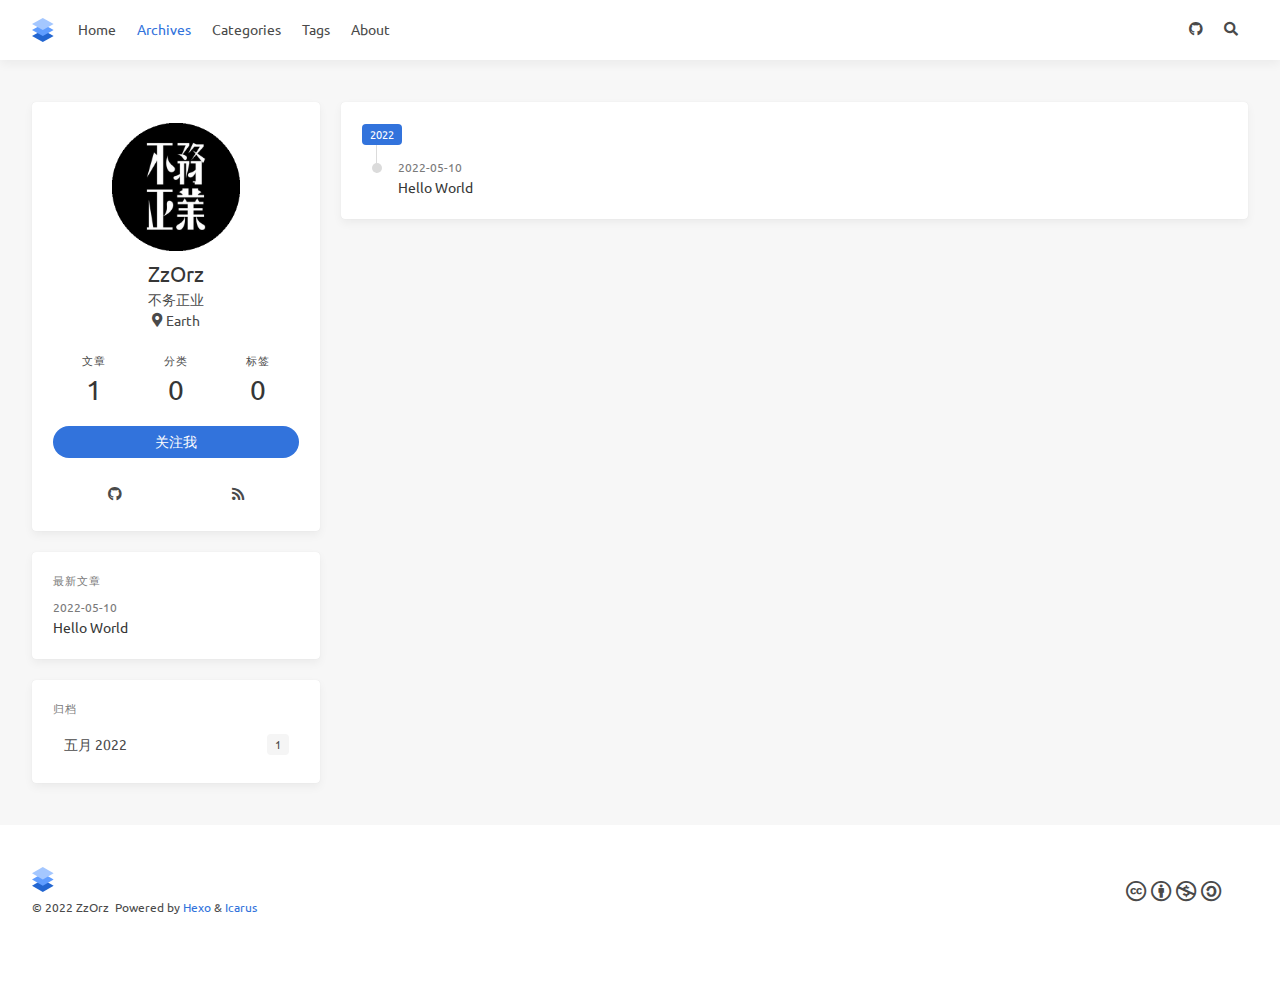
==== archives/index.html @ 0574f5ba "Site updated: 2022-05-11 13:56:56" ====
<!doctype html>
<html lang="zh"><head><meta charset="utf-8"><meta name="viewport" content="width=device-width, initial-scale=1, maximum-scale=1"><meta name="robots" content="noindex"><meta><title>归档 - ZzOrz&#039;s Blog</title><link rel="manifest" href="/manifest.json"><meta name="application-name" content="ZzOrz&#039;s Blog"><meta name="msapplication-TileImage" content="/img/favicon.svg"><meta name="apple-mobile-web-app-capable" content="yes"><meta name="apple-mobile-web-app-title" content="ZzOrz&#039;s Blog"><meta name="apple-mobile-web-app-status-bar-style" content="default"><meta property="og:type" content="blog"><meta property="og:title" content="ZzOrz&#039;s Blog"><meta property="og:url" content="https://0xzzorz.github.io/"><meta property="og:site_name" content="ZzOrz&#039;s Blog"><meta property="og:locale" content="zh_CN"><meta property="og:image" content="https://0xzzorz.github.io/img/og_image.png"><meta property="article:author" content="ZzOrz"><meta property="twitter:card" content="summary"><meta property="twitter:image" content="/img/og_image.png"><script type="application/ld+json">{"@context":"https://schema.org","@type":"BlogPosting","mainEntityOfPage":{"@type":"WebPage","@id":"https://0xZzOrz.github.io"},"headline":"ZzOrz's Blog","image":["https://0xzzorz.github.io/img/og_image.png"],"author":{"@type":"Person","name":"ZzOrz"},"publisher":{"@type":"Organization","name":"ZzOrz's Blog","logo":{"@type":"ImageObject","url":"https://0xzzorz.github.io/img/logo.svg"}},"description":""}</script><link rel="icon" href="/img/favicon.svg"><link rel="stylesheet" href="https://cdnjs.loli.net/ajax/libs/font-awesome/5.15.2/css/all.min.css"><link rel="stylesheet" href="https://cdnjs.loli.net/ajax/libs/highlight.js/9.12.0/styles/atom-one-light.min.css"><link rel="stylesheet" href="https://fonts.loli.net/css2?family=Ubuntu:wght@400;600&amp;family=Source+Code+Pro"><link rel="stylesheet" href="/css/default.css"><style>body>.footer,body>.navbar,body>.section{opacity:0}</style><!--!--><!--!--><!--!--><!--!--><link rel="stylesheet" href="https://cdnjs.loli.net/ajax/libs/cookieconsent/3.1.1/cookieconsent.min.css"><link rel="stylesheet" href="https://cdnjs.loli.net/ajax/libs/lightgallery/1.10.0/css/lightgallery.min.css"><link rel="stylesheet" href="https://cdnjs.loli.net/ajax/libs/justifiedGallery/3.8.1/css/justifiedGallery.min.css"><!--!--><!--!--><style>.pace{-webkit-pointer-events:none;pointer-events:none;-webkit-user-select:none;-moz-user-select:none;user-select:none}.pace-inactive{display:none}.pace .pace-progress{background:#3273dc;position:fixed;z-index:2000;top:0;right:100%;width:100%;height:2px}</style><script src="https://cdnjs.loli.net/ajax/libs/pace/1.2.4/pace.min.js"></script><!--!--><!--!--><!-- hexo injector head_end start --><script>
  (function () {
      function switchTab() {
          if (!location.hash) {
            return;
          }
          Array
              .from(document.querySelectorAll('.tab-content'))
              .forEach($tab => {
                  $tab.classList.add('is-hidden');
              });
          Array
              .from(document.querySelectorAll('.tabs li'))
              .forEach($tab => {
                  $tab.classList.remove('is-active');
              });
          const $activeTab = document.querySelector(location.hash);
          if ($activeTab) {
              $activeTab.classList.remove('is-hidden');
          }
          const $tabMenu = document.querySelector(`a[href="${location.hash}"]`);
          if ($tabMenu) {
              $tabMenu.parentElement.classList.add('is-active');
          }
      }
      switchTab();
      window.addEventListener('hashchange', switchTab, false);
  })();
  </script><!-- hexo injector head_end end --><meta name="generator" content="Hexo 6.1.0"></head><body class="is-3-column"><nav class="navbar navbar-main"><div class="container navbar-container"><div class="navbar-brand justify-content-center"><a class="navbar-item navbar-logo" href="/"><img src="/img/logo.svg" alt="ZzOrz&#039;s Blog" height="28"></a></div><div class="navbar-menu"><div class="navbar-start"><a class="navbar-item" href="/">Home</a><a class="navbar-item is-active" href="/archives">Archives</a><a class="navbar-item" href="/categories">Categories</a><a class="navbar-item" href="/tags">Tags</a><a class="navbar-item" href="/about">About</a></div><div class="navbar-end"><a class="navbar-item" target="_blank" rel="noopener" title="Download on GitHub" href="https://github.com/0xZzOrz"><i class="fab fa-github"></i></a><a class="navbar-item search" title="搜索" href="javascript:;"><i class="fas fa-search"></i></a></div></div></div></nav><section class="section"><div class="container"><div class="columns"><div class="column order-2 column-main is-8-tablet is-8-desktop is-9-widescreen"><div class="card"><div class="card-content"><h3 class="tag is-primary">2022</h3><div class="timeline"><article class="media"><div class="media-content"><p class="date"><time dateTime="2022-05-10T03:17:18.511Z">2022-05-10</time></p><p class="title"><a href="/2022/05/10/hello-world/">Hello World</a></p></div></article></div></div></div></div><div class="column column-left is-4-tablet is-4-desktop is-3-widescreen  order-1"><div class="card widget" data-type="profile"><div class="card-content"><nav class="level"><div class="level-item has-text-centered flex-shrink-1"><div><figure class="image is-128x128 mx-auto mb-2"><img class="avatar" src="/img/avatar.png" alt="ZzOrz"></figure><p class="title is-size-4 is-block" style="line-height:inherit;">ZzOrz</p><p class="is-size-6 is-block">不务正业</p><p class="is-size-6 is-flex justify-content-center"><i class="fas fa-map-marker-alt mr-1"></i><span>Earth</span></p></div></div></nav><nav class="level is-mobile"><div class="level-item has-text-centered is-marginless"><div><p class="heading">文章</p><a href="/archives"><p class="title">1</p></a></div></div><div class="level-item has-text-centered is-marginless"><div><p class="heading">分类</p><a href="/categories"><p class="title">0</p></a></div></div><div class="level-item has-text-centered is-marginless"><div><p class="heading">标签</p><a href="/tags"><p class="title">0</p></a></div></div></nav><div class="level"><a class="level-item button is-primary is-rounded" href="https://github.com/ppoffice" target="_blank" rel="noopener">关注我</a></div><div class="level is-mobile is-multiline"><a class="level-item button is-transparent is-marginless" target="_blank" rel="noopener" title="Github" href="https://github.com/ppoffice"><i class="fab fa-github"></i></a><a class="level-item button is-transparent is-marginless" target="_blank" rel="noopener" title="RSS" href="/"><i class="fas fa-rss"></i></a></div></div></div><!--!--><!--!--><div class="card widget" data-type="recent-posts"><div class="card-content"><h3 class="menu-label">最新文章</h3><article class="media"><div class="media-content"><p class="date"><time dateTime="2022-05-10T03:17:18.511Z">2022-05-10</time></p><p class="title"><a href="/2022/05/10/hello-world/">Hello World</a></p></div></article></div></div><div class="card widget" data-type="archives"><div class="card-content"><div class="menu"><h3 class="menu-label">归档</h3><ul class="menu-list"><li><a class="level is-mobile" href="/archives/2022/05/"><span class="level-start"><span class="level-item">五月 2022</span></span><span class="level-end"><span class="level-item tag">1</span></span></a></li></ul></div></div></div><!--!--></div><!--!--></div></div></section><footer class="footer"><div class="container"><div class="level"><div class="level-start"><a class="footer-logo is-block mb-2" href="/"><img src="/img/logo.svg" alt="ZzOrz&#039;s Blog" height="28"></a><p class="is-size-7"><span>&copy; 2022 ZzOrz</span>  Powered by <a href="https://hexo.io/" target="_blank" rel="noopener">Hexo</a> &amp; <a href="https://github.com/ppoffice/hexo-theme-icarus" target="_blank" rel="noopener">Icarus</a></p></div><div class="level-end"><div class="field has-addons"><p class="control"><a class="button is-transparent is-large" target="_blank" rel="noopener" title="CC BY-NC-SA 4.0" href="https://creativecommons.org/licenses/by-nc-sa/4.0/"><i class="fab fa-creative-commons"></i> <i class="fab fa-creative-commons-by"></i> <i class="fab fa-creative-commons-nc"></i> <i class="fab fa-creative-commons-sa"></i> </a></p></div></div></div></div></footer><script src="https://cdnjs.loli.net/ajax/libs/jquery/3.3.1/jquery.min.js"></script><script src="https://cdnjs.loli.net/ajax/libs/moment.js/2.22.2/moment-with-locales.min.js"></script><script src="https://cdnjs.loli.net/ajax/libs/clipboard.js/2.0.4/clipboard.min.js" defer></script><script>moment.locale("zh-CN");</script><script>var IcarusThemeSettings = {
            article: {
                highlight: {
                    clipboard: true,
                    fold: 'unfolded'
                }
            }
        };</script><script src="/js/column.js"></script><script src="/js/animation.js"></script><a id="back-to-top" title="回到顶端" href="javascript:;"><i class="fas fa-chevron-up"></i></a><script src="/js/back_to_top.js" defer></script><!--!--><!--!--><!--!--><script src="https://cdnjs.loli.net/ajax/libs/cookieconsent/3.1.1/cookieconsent.min.js" defer></script><script>window.addEventListener("load", () => {
      window.cookieconsent.initialise({
        type: "info",
        theme: "edgeless",
        static: false,
        position: "bottom-left",
        content: {
          message: "此网站使用Cookie来改善您的体验。",
          dismiss: "知道了！",
          allow: "允许使用Cookie",
          deny: "拒绝",
          link: "了解更多",
          policy: "Cookie政策",
          href: "https://www.cookiesandyou.com/",
        },
        palette: {
          popup: {
            background: "#edeff5",
            text: "#838391"
          },
          button: {
            background: "#4b81e8"
          },
        },
      });
    });</script><script src="https://cdnjs.loli.net/ajax/libs/lightgallery/1.10.0/js/lightgallery.min.js" defer></script><script src="https://cdnjs.loli.net/ajax/libs/justifiedGallery/3.8.1/js/jquery.justifiedGallery.min.js" defer></script><script>window.addEventListener("load", () => {
            if (typeof $.fn.lightGallery === 'function') {
                $('.article').lightGallery({ selector: '.gallery-item' });
            }
            if (typeof $.fn.justifiedGallery === 'function') {
                if ($('.justified-gallery > p > .gallery-item').length) {
                    $('.justified-gallery > p > .gallery-item').unwrap();
                }
                $('.justified-gallery').justifiedGallery();
            }
        });</script><!--!--><!--!--><!--!--><!--!--><!--!--><script src="/js/main.js" defer></script><div class="searchbox"><div class="searchbox-container"><div class="searchbox-header"><div class="searchbox-input-container"><input class="searchbox-input" type="text" placeholder="想要查找什么..."></div><a class="searchbox-close" href="javascript:;">×</a></div><div class="searchbox-body"></div></div></div><script src="/js/insight.js" defer></script><script>document.addEventListener('DOMContentLoaded', function () {
            loadInsight({"contentUrl":"/content.json"}, {"hint":"想要查找什么...","untitled":"(无标题)","posts":"文章","pages":"页面","categories":"分类","tags":"标签"});
        });</script></body></html>
---- css/default.css ----
@-moz-keyframes spinAround {
  from {
    transform: rotate(0deg);
  }
  to {
    transform: rotate(359deg);
  }
}
@-webkit-keyframes spinAround {
  from {
    transform: rotate(0deg);
  }
  to {
    transform: rotate(359deg);
  }
}
@-o-keyframes spinAround {
  from {
    transform: rotate(0deg);
  }
  to {
    transform: rotate(359deg);
  }
}
@keyframes spinAround {
  from {
    transform: rotate(0deg);
  }
  to {
    transform: rotate(359deg);
  }
}
.is-unselectable,
.breadcrumb,
.modal-close,
.pagination-previous,
.pagination-next,
.pagination-link,
.pagination-ellipsis,
.tabs,
.button,
.delete,
.file {
  -webkit-touch-callout: none;
  -webkit-user-select: none;
  -moz-user-select: none;
  -ms-user-select: none;
  user-select: none;
}
.navbar-link:not(.is-arrowless)::after,
.select:not(.is-multiple):not(.is-loading)::after {
  border: 3px solid transparent;
  border-radius: 2px;
  border-right: 0;
  border-top: 0;
  content: " ";
  display: block;
  height: 0.625em;
  margin-top: -0.4375em;
  pointer-events: none;
  position: absolute;
  top: 50%;
  transform: rotate(-45deg);
  transform-origin: center;
  width: 0.625em;
}
.breadcrumb:not(:last-child),
.level:not(:last-child),
.list:not(:last-child),
.message:not(:last-child),
.pagination:not(:last-child),
.tabs:not(:last-child),
.box:not(:last-child),
.content:not(:last-child),
.notification:not(:last-child),
.progress:not(:last-child),
.table:not(:last-child),
.table-container:not(:last-child),
.title:not(:last-child),
.subtitle:not(:last-child),
.block:not(:last-child),
.highlight:not(:last-child) {
  margin-bottom: 1.5rem;
}
.modal-close,
.delete {
  -moz-appearance: none;
  -webkit-appearance: none;
  background-color: rgba(10,10,10,0.2);
  border: none;
  border-radius: 290486px;
  cursor: pointer;
  pointer-events: auto;
  display: inline-block;
  flex-grow: 0;
  flex-shrink: 0;
  font-size: 0;
  height: 20px;
  max-height: 20px;
  max-width: 20px;
  min-height: 20px;
  min-width: 20px;
  outline: none;
  position: relative;
  vertical-align: top;
  width: 20px;
}
.modal-close::before,
.delete::before,
.modal-close::after,
.delete::after {
  background-color: #fff;
  content: "";
  display: block;
  left: 50%;
  position: absolute;
  top: 50%;
  transform: translateX(-50%) translateY(-50%) rotate(45deg);
  transform-origin: center center;
}
.modal-close::before,
.delete::before {
  height: 2px;
  width: 50%;
}
.modal-close::after,
.delete::after {
  height: 50%;
  width: 2px;
}
.modal-close:hover,
.delete:hover,
.modal-close:focus,
.delete:focus {
  background-color: rgba(10,10,10,0.3);
}
.modal-close:active,
.delete:active {
  background-color: rgba(10,10,10,0.4);
}
.modal-close.is-small,
.delete.is-small {
  height: 16px;
  max-height: 16px;
  max-width: 16px;
  min-height: 16px;
  min-width: 16px;
  width: 16px;
}
.modal-close.is-medium,
.delete.is-medium {
  height: 24px;
  max-height: 24px;
  max-width: 24px;
  min-height: 24px;
  min-width: 24px;
  width: 24px;
}
.modal-close.is-large,
.delete.is-large {
  height: 32px;
  max-height: 32px;
  max-width: 32px;
  min-height: 32px;
  min-width: 32px;
  width: 32px;
}
.button.is-loading::after,
.loader,
.select.is-loading::after,
.control.is-loading::after {
  animation: spinAround 500ms infinite linear;
  border: 2px solid #dbdbdb;
  border-radius: 290486px;
  border-right-color: transparent;
  border-top-color: transparent;
  content: "";
  display: block;
  height: 1em;
  position: relative;
  width: 1em;
}
.is-overlay,
.modal,
.modal-background,
.image.is-square img,
.image.is-1by1 img,
.image.is-5by4 img,
.image.is-4by3 img,
.image.is-3by2 img,
.image.is-5by3 img,
.image.is-16by9 img,
.image.is-2by1 img,
.image.is-3by1 img,
.image.is-4by5 img,
.image.is-3by4 img,
.image.is-2by3 img,
.image.is-3by5 img,
.image.is-9by16 img,
.image.is-1by2 img,
.image.is-1by3 img,
.image.is-square .has-ratio,
.image.is-1by1 .has-ratio,
.image.is-5by4 .has-ratio,
.image.is-4by3 .has-ratio,
.image.is-3by2 .has-ratio,
.image.is-5by3 .has-ratio,
.image.is-16by9 .has-ratio,
.image.is-2by1 .has-ratio,
.image.is-3by1 .has-ratio,
.image.is-4by5 .has-ratio,
.image.is-3by4 .has-ratio,
.image.is-2by3 .has-ratio,
.image.is-3by5 .has-ratio,
.image.is-9by16 .has-ratio,
.image.is-1by2 .has-ratio,
.image.is-1by3 .has-ratio,
.hero-video {
  bottom: 0;
  left: 0;
  position: absolute;
  right: 0;
  top: 0;
}
.pagination-previous,
.pagination-next,
.pagination-link,
.pagination-ellipsis,
.button,
.input,
.textarea,
.select select,
.file-cta,
.file-name {
  -moz-appearance: none;
  -webkit-appearance: none;
  align-items: center;
  border: 1px solid transparent;
  border-radius: 4px;
  box-shadow: none;
  display: inline-flex;
  font-size: 1rem;
  height: 2.25em;
  justify-content: flex-start;
  line-height: 1.5;
  padding-bottom: calc(0.5em - 1px);
  padding-left: calc(0.75em - 1px);
  padding-right: calc(0.75em - 1px);
  padding-top: calc(0.5em - 1px);
  position: relative;
  vertical-align: top;
}
.pagination-previous:focus,
.pagination-next:focus,
.pagination-link:focus,
.pagination-ellipsis:focus,
.button:focus,
.input:focus,
.textarea:focus,
.select select:focus,
.file-cta:focus,
.file-name:focus,
.pagination-previous.is-focused,
.pagination-next.is-focused,
.pagination-link.is-focused,
.pagination-ellipsis.is-focused,
.button.is-focused,
.input.is-focused,
.textarea.is-focused,
.select select.is-focused,
.file-cta.is-focused,
.file-name.is-focused,
.pagination-previous:active,
.pagination-next:active,
.pagination-link:active,
.pagination-ellipsis:active,
.button:active,
.input:active,
.textarea:active,
.select select:active,
.file-cta:active,
.file-name:active,
.pagination-previous.is-active,
.pagination-next.is-active,
.pagination-link.is-active,
.pagination-ellipsis.is-active,
.button.is-active,
.input.is-active,
.textarea.is-active,
.select select.is-active,
.file-cta.is-active,
.file-name.is-active {
  outline: none;
}
.pagination-previous[disabled],
.pagination-next[disabled],
.pagination-link[disabled],
.pagination-ellipsis[disabled],
.button[disabled],
.input[disabled],
.textarea[disabled],
.select select[disabled],
.file-cta[disabled],
.file-name[disabled],
fieldset[disabled] .pagination-previous,
fieldset[disabled] .pagination-next,
fieldset[disabled] .pagination-link,
fieldset[disabled] .pagination-ellipsis,
fieldset[disabled] .button,
fieldset[disabled] .input,
fieldset[disabled] .textarea,
fieldset[disabled] .select select,
fieldset[disabled] .file-cta,
fieldset[disabled] .file-name {
  cursor: not-allowed;
}
/* minireset.css v0.0.6 | MIT License | github.com/jgthms/minireset.css */
html,
body,
p,
ol,
ul,
li,
dl,
dt,
dd,
blockquote,
figure,
fieldset,
legend,
textarea,
pre,
iframe,
hr,
h1,
h2,
h3,
h4,
h5,
h6 {
  margin: 0;
  padding: 0;
}
h1,
h2,
h3,
h4,
h5,
h6 {
  font-size: 100%;
  font-weight: normal;
}
ul {
  list-style: none;
}
button,
input,
select,
textarea {
  margin: 0;
}
html {
  box-sizing: border-box;
}
*,
*::before,
*::after {
  box-sizing: inherit;
}
img,
video {
  height: auto;
  max-width: 100%;
}
iframe {
  border: 0;
}
table {
  border-collapse: collapse;
  border-spacing: 0;
}
td,
th {
  padding: 0;
}
td:not([align]),
th:not([align]) {
  text-align: left;
}
html {
  background-color: #f7f7f7;
  font-size: 14px;
  -moz-osx-font-smoothing: grayscale;
  -webkit-font-smoothing: antialiased;
  min-width: 300px;
  overflow-x: hidden;
  overflow-y: scroll;
  text-rendering: optimizeLegibility;
  text-size-adjust: 100%;
}
article,
aside,
figure,
footer,
header,
hgroup,
section {
  display: block;
}
body,
button,
input,
select,
textarea {
  font-family: Ubuntu, Roboto, 'Open Sans', 'Microsoft YaHei', sans-serif;
}
code,
pre {
  -moz-osx-font-smoothing: auto;
  -webkit-font-smoothing: auto;
  font-family: 'Source Code Pro', monospace, 'Microsoft YaHei';
}
body {
  color: #4a4a4a;
  font-size: 1em;
  font-weight: 400;
  line-height: 1.5;
}
a {
  color: #3273dc;
  cursor: pointer;
  text-decoration: none;
}
a strong {
  color: currentColor;
}
a:hover {
  color: #363636;
}
code {
  background-color: #f5f5f5;
  color: #f14668;
  font-size: 0.875em;
  font-weight: normal;
  padding: 0.25em 0.5em 0.25em;
}
hr {
  background-color: #f5f5f5;
  border: none;
  display: block;
  height: 2px;
  margin: 1.5rem 0;
}
img {
  height: auto;
  max-width: 100%;
}
input[type="checkbox"],
input[type="radio"] {
  vertical-align: baseline;
}
small {
  font-size: 0.875em;
}
span {
  font-style: inherit;
  font-weight: inherit;
}
strong {
  color: #363636;
  font-weight: 700;
}
fieldset {
  border: none;
}
pre {
  -webkit-overflow-scrolling: touch;
  background-color: #f5f5f5;
  color: #4a4a4a;
  font-size: 0.875em;
  overflow-x: auto;
  padding: 1.25rem 1.5rem;
  white-space: pre;
  word-wrap: normal;
}
pre code {
  background-color: transparent;
  color: currentColor;
  font-size: 1em;
  padding: 0;
}
table td,
table th {
  vertical-align: top;
}
table td:not([align]),
table th:not([align]) {
  text-align: left;
}
table th {
  color: #363636;
}
.is-clearfix::after {
  clear: both;
  content: " ";
  display: table;
}
.is-pulled-left {
  float: left !important;
}
.is-pulled-right {
  float: right !important;
}
.is-clipped {
  overflow: hidden !important;
}
.is-size-1 {
  font-size: 3rem !important;
}
.is-size-2 {
  font-size: 2.5rem !important;
}
.is-size-3 {
  font-size: 2rem !important;
}
.is-size-4 {
  font-size: 1.5rem !important;
}
.is-size-5 {
  font-size: 1.25rem !important;
}
.is-size-6,
article.media .title {
  font-size: 1rem !important;
}
.is-size-7,
article.media .date,
article.media .categories,
.article-licensing .licensing-title a,
.article-licensing .licensing-meta h6 {
  font-size: 0.85rem !important;
}
@media screen and (max-width: 768px) {
  .is-size-1-mobile {
    font-size: 3rem !important;
  }
  .is-size-2-mobile {
    font-size: 2.5rem !important;
  }
  .is-size-3-mobile {
    font-size: 2rem !important;
  }
  .is-size-4-mobile {
    font-size: 1.5rem !important;
  }
  .is-size-5-mobile {
    font-size: 1.25rem !important;
  }
  .is-size-6-mobile {
    font-size: 1rem !important;
  }
  .is-size-7-mobile {
    font-size: 0.85rem !important;
  }
}
@media screen and (min-width: 769px), print {
  .is-size-1-tablet {
    font-size: 3rem !important;
  }
  .is-size-2-tablet {
    font-size: 2.5rem !important;
  }
  .is-size-3-tablet {
    font-size: 2rem !important;
  }
  .is-size-4-tablet {
    font-size: 1.5rem !important;
  }
  .is-size-5-tablet {
    font-size: 1.25rem !important;
  }
  .is-size-6-tablet {
    font-size: 1rem !important;
  }
  .is-size-7-tablet {
    font-size: 0.85rem !important;
  }
}
@media screen and (max-width: 1087px) {
  .is-size-1-touch {
    font-size: 3rem !important;
  }
  .is-size-2-touch {
    font-size: 2.5rem !important;
  }
  .is-size-3-touch {
    font-size: 2rem !important;
  }
  .is-size-4-touch {
    font-size: 1.5rem !important;
  }
  .is-size-5-touch {
    font-size: 1.25rem !important;
  }
  .is-size-6-touch {
    font-size: 1rem !important;
  }
  .is-size-7-touch {
    font-size: 0.85rem !important;
  }
}
@media screen and (min-width: 1088px) {
  .is-size-1-desktop {
    font-size: 3rem !important;
  }
  .is-size-2-desktop {
    font-size: 2.5rem !important;
  }
  .is-size-3-desktop {
    font-size: 2rem !important;
  }
  .is-size-4-desktop {
    font-size: 1.5rem !important;
  }
  .is-size-5-desktop {
    font-size: 1.25rem !important;
  }
  .is-size-6-desktop {
    font-size: 1rem !important;
  }
  .is-size-7-desktop {
    font-size: 0.85rem !important;
  }
}
@media screen and (min-width: 1280px) {
  .is-size-1-widescreen {
    font-size: 3rem !important;
  }
  .is-size-2-widescreen {
    font-size: 2.5rem !important;
  }
  .is-size-3-widescreen {
    font-size: 2rem !important;
  }
  .is-size-4-widescreen {
    font-size: 1.5rem !important;
  }
  .is-size-5-widescreen {
    font-size: 1.25rem !important;
  }
  .is-size-6-widescreen {
    font-size: 1rem !important;
  }
  .is-size-7-widescreen {
    font-size: 0.85rem !important;
  }
}
@media screen and (min-width: 1472px) {
  .is-size-1-fullhd {
    font-size: 3rem !important;
  }
  .is-size-2-fullhd {
    font-size: 2.5rem !important;
  }
  .is-size-3-fullhd {
    font-size: 2rem !important;
  }
  .is-size-4-fullhd {
    font-size: 1.5rem !important;
  }
  .is-size-5-fullhd {
    font-size: 1.25rem !important;
  }
  .is-size-6-fullhd {
    font-size: 1rem !important;
  }
  .is-size-7-fullhd {
    font-size: 0.85rem !important;
  }
}
.has-text-centered {
  text-align: center !important;
}
.has-text-justified {
  text-align: justify !important;
}
.has-text-left {
  text-align: left !important;
}
.has-text-right {
  text-align: right !important;
}
@media screen and (max-width: 768px) {
  .has-text-centered-mobile {
    text-align: center !important;
  }
}
@media screen and (min-width: 769px), print {
  .has-text-centered-tablet {
    text-align: center !important;
  }
}
@media screen and (min-width: 769px) and (max-width: 1087px) {
  .has-text-centered-tablet-only {
    text-align: center !important;
  }
}
@media screen and (max-width: 1087px) {
  .has-text-centered-touch {
    text-align: center !important;
  }
}
@media screen and (min-width: 1088px) {
  .has-text-centered-desktop {
    text-align: center !important;
  }
}
@media screen and (min-width: 1088px) and (max-width: 1279px) {
  .has-text-centered-desktop-only {
    text-align: center !important;
  }
}
@media screen and (min-width: 1280px) {
  .has-text-centered-widescreen {
    text-align: center !important;
  }
}
@media screen and (min-width: 1280px) and (max-width: 1471px) {
  .has-text-centered-widescreen-only {
    text-align: center !important;
  }
}
@media screen and (min-width: 1472px) {
  .has-text-centered-fullhd {
    text-align: center !important;
  }
}
@media screen and (max-width: 768px) {
  .has-text-justified-mobile {
    text-align: justify !important;
  }
}
@media screen and (min-width: 769px), print {
  .has-text-justified-tablet {
    text-align: justify !important;
  }
}
@media screen and (min-width: 769px) and (max-width: 1087px) {
  .has-text-justified-tablet-only {
    text-align: justify !important;
  }
}
@media screen and (max-width: 1087px) {
  .has-text-justified-touch {
    text-align: justify !important;
  }
}
@media screen and (min-width: 1088px) {
  .has-text-justified-desktop {
    text-align: justify !important;
  }
}
@media screen and (min-width: 1088px) and (max-width: 1279px) {
  .has-text-justified-desktop-only {
    text-align: justify !important;
  }
}
@media screen and (min-width: 1280px) {
  .has-text-justified-widescreen {
    text-align: justify !important;
  }
}
@media screen and (min-width: 1280px) and (max-width: 1471px) {
  .has-text-justified-widescreen-only {
    text-align: justify !important;
  }
}
@media screen and (min-width: 1472px) {
  .has-text-justified-fullhd {
    text-align: justify !important;
  }
}
@media screen and (max-width: 768px) {
  .has-text-left-mobile {
    text-align: left !important;
  }
}
@media screen and (min-width: 769px), print {
  .has-text-left-tablet {
    text-align: left !important;
  }
}
@media screen and (min-width: 769px) and (max-width: 1087px) {
  .has-text-left-tablet-only {
    text-align: left !important;
  }
}
@media screen and (max-width: 1087px) {
  .has-text-left-touch {
    text-align: left !important;
  }
}
@media screen and (min-width: 1088px) {
  .has-text-left-desktop {
    text-align: left !important;
  }
}
@media screen and (min-width: 1088px) and (max-width: 1279px) {
  .has-text-left-desktop-only {
    text-align: left !important;
  }
}
@media screen and (min-width: 1280px) {
  .has-text-left-widescreen {
    text-align: left !important;
  }
}
@media screen and (min-width: 1280px) and (max-width: 1471px) {
  .has-text-left-widescreen-only {
    text-align: left !important;
  }
}
@media screen and (min-width: 1472px) {
  .has-text-left-fullhd {
    text-align: left !important;
  }
}
@media screen and (max-width: 768px) {
  .has-text-right-mobile {
    text-align: right !important;
  }
}
@media screen and (min-width: 769px), print {
  .has-text-right-tablet {
    text-align: right !important;
  }
}
@media screen and (min-width: 769px) and (max-width: 1087px) {
  .has-text-right-tablet-only {
    text-align: right !important;
  }
}
@media screen and (max-width: 1087px) {
  .has-text-right-touch {
    text-align: right !important;
  }
}
@media screen and (min-width: 1088px) {
  .has-text-right-desktop {
    text-align: right !important;
  }
}
@media screen and (min-width: 1088px) and (max-width: 1279px) {
  .has-text-right-desktop-only {
    text-align: right !important;
  }
}
@media screen and (min-width: 1280px) {
  .has-text-right-widescreen {
    text-align: right !important;
  }
}
@media screen and (min-width: 1280px) and (max-width: 1471px) {
  .has-text-right-widescreen-only {
    text-align: right !important;
  }
}
@media screen and (min-width: 1472px) {
  .has-text-right-fullhd {
    text-align: right !important;
  }
}
.is-capitalized {
  text-transform: capitalize !important;
}
.is-lowercase {
  text-transform: lowercase !important;
}
.is-uppercase,
article.media .categories {
  text-transform: uppercase !important;
}
.is-italic {
  font-style: italic !important;
}
.has-text-white {
  color: #fff !important;
}
a.has-text-white:hover,
a.has-text-white:focus {
  color: #e6e6e6 !important;
}
.has-background-white {
  background-color: #fff !important;
}
.has-text-black {
  color: #0a0a0a !important;
}
a.has-text-black:hover,
a.has-text-black:focus {
  color: #000 !important;
}
.has-background-black {
  background-color: #0a0a0a !important;
}
.has-text-light {
  color: #f5f5f5 !important;
}
a.has-text-light:hover,
a.has-text-light:focus {
  color: #dbdbdb !important;
}
.has-background-light {
  background-color: #f5f5f5 !important;
}
.has-text-dark {
  color: #363636 !important;
}
a.has-text-dark:hover,
a.has-text-dark:focus {
  color: #1c1c1c !important;
}
.has-background-dark {
  background-color: #363636 !important;
}
.has-text-primary {
  color: #3273dc !important;
}
a.has-text-primary:hover,
a.has-text-primary:focus {
  color: #205bbc !important;
}
.has-background-primary {
  background-color: #3273dc !important;
}
.has-text-link {
  color: #3273dc !important;
}
a.has-text-link:hover,
a.has-text-link:focus {
  color: #205bbc !important;
}
.has-background-link {
  background-color: #3273dc !important;
}
.has-text-info {
  color: #3298dc !important;
}
a.has-text-info:hover,
a.has-text-info:focus {
  color: #207dbc !important;
}
.has-background-info {
  background-color: #3298dc !important;
}
.has-text-success {
  color: #48c774 !important;
}
a.has-text-success:hover,
a.has-text-success:focus {
  color: #34a85c !important;
}
.has-background-success {
  background-color: #48c774 !important;
}
.has-text-warning {
  color: #ffdd57 !important;
}
a.has-text-warning:hover,
a.has-text-warning:focus {
  color: #ffd324 !important;
}
.has-background-warning {
  background-color: #ffdd57 !important;
}
.has-text-danger {
  color: #f14668 !important;
}
a.has-text-danger:hover,
a.has-text-danger:focus {
  color: #ee1742 !important;
}
.has-background-danger {
  background-color: #f14668 !important;
}
.has-text-grey-lightest {
  color: #ededed !important;
}
a.has-text-grey-lightest:hover,
a.has-text-grey-lightest:focus {
  color: #d4d4d4 !important;
}
.has-background-grey-lightest {
  background-color: #ededed !important;
}
.has-text-black-bis {
  color: #121212 !important;
}
.has-background-black-bis {
  background-color: #121212 !important;
}
.has-text-black-ter {
  color: #242424 !important;
}
.has-background-black-ter {
  background-color: #242424 !important;
}
.has-text-grey-darker {
  color: #363636 !important;
}
.has-background-grey-darker {
  background-color: #363636 !important;
}
.has-text-grey-dark {
  color: #4a4a4a !important;
}
.has-background-grey-dark {
  background-color: #4a4a4a !important;
}
.has-text-grey,
.article-licensing .licensing-title a {
  color: #7a7a7a !important;
}
.has-background-grey {
  background-color: #7a7a7a !important;
}
.has-text-grey-light {
  color: #b5b5b5 !important;
}
.has-background-grey-light {
  background-color: #b5b5b5 !important;
}
.has-text-grey-lighter {
  color: #dbdbdb !important;
}
.has-background-grey-lighter {
  background-color: #dbdbdb !important;
}
.has-text-white-ter {
  color: #f5f5f5 !important;
}
.has-background-white-ter {
  background-color: #f5f5f5 !important;
}
.has-text-white-bis {
  color: #fafafa !important;
}
.has-background-white-bis {
  background-color: #fafafa !important;
}
.has-text-weight-light {
  font-weight: 300 !important;
}
.has-text-weight-normal {
  font-weight: 400 !important;
}
.has-text-weight-medium {
  font-weight: 500 !important;
}
.has-text-weight-semibold {
  font-weight: 600 !important;
}
.has-text-weight-bold {
  font-weight: 700 !important;
}
.is-family-primary {
  font-family: Ubuntu, Roboto, 'Open Sans', 'Microsoft YaHei', sans-serif !important;
}
.is-family-secondary {
  font-family: Ubuntu, Roboto, 'Open Sans', 'Microsoft YaHei', sans-serif !important;
}
.is-family-sans-serif {
  font-family: Ubuntu, Roboto, 'Open Sans', 'Microsoft YaHei', sans-serif !important;
}
.is-family-monospace {
  font-family: monospace !important;
}
.is-family-code {
  font-family: 'Source Code Pro', monospace, 'Microsoft YaHei' !important;
}
.is-block {
  display: block !important;
}
@media screen and (max-width: 768px) {
  .is-block-mobile {
    display: block !important;
  }
}
@media screen and (min-width: 769px), print {
  .is-block-tablet {
    display: block !important;
  }
}
@media screen and (min-width: 769px) and (max-width: 1087px) {
  .is-block-tablet-only {
    display: block !important;
  }
}
@media screen and (max-width: 1087px) {
  .is-block-touch {
    display: block !important;
  }
}
@media screen and (min-width: 1088px) {
  .is-block-desktop {
    display: block !important;
  }
}
@media screen and (min-width: 1088px) and (max-width: 1279px) {
  .is-block-desktop-only {
    display: block !important;
  }
}
@media screen and (min-width: 1280px) {
  .is-block-widescreen {
    display: block !important;
  }
}
@media screen and (min-width: 1280px) and (max-width: 1471px) {
  .is-block-widescreen-only {
    display: block !important;
  }
}
@media screen and (min-width: 1472px) {
  .is-block-fullhd {
    display: block !important;
  }
}
.is-flex {
  display: flex !important;
}
@media screen and (max-width: 768px) {
  .is-flex-mobile {
    display: flex !important;
  }
}
@media screen and (min-width: 769px), print {
  .is-flex-tablet {
    display: flex !important;
  }
}
@media screen and (min-width: 769px) and (max-width: 1087px) {
  .is-flex-tablet-only {
    display: flex !important;
  }
}
@media screen and (max-width: 1087px) {
  .is-flex-touch {
    display: flex !important;
  }
}
@media screen and (min-width: 1088px) {
  .is-flex-desktop {
    display: flex !important;
  }
}
@media screen and (min-width: 1088px) and (max-width: 1279px) {
  .is-flex-desktop-only {
    display: flex !important;
  }
}
@media screen and (min-width: 1280px) {
  .is-flex-widescreen {
    display: flex !important;
  }
}
@media screen and (min-width: 1280px) and (max-width: 1471px) {
  .is-flex-widescreen-only {
    display: flex !important;
  }
}
@media screen and (min-width: 1472px) {
  .is-flex-fullhd {
    display: flex !important;
  }
}
.is-inline {
  display: inline !important;
}
@media screen and (max-width: 768px) {
  .is-inline-mobile {
    display: inline !important;
  }
}
@media screen and (min-width: 769px), print {
  .is-inline-tablet {
    display: inline !important;
  }
}
@media screen and (min-width: 769px) and (max-width: 1087px) {
  .is-inline-tablet-only {
    display: inline !important;
  }
}
@media screen and (max-width: 1087px) {
  .is-inline-touch {
    display: inline !important;
  }
}
@media screen and (min-width: 1088px) {
  .is-inline-desktop {
    display: inline !important;
  }
}
@media screen and (min-width: 1088px) and (max-width: 1279px) {
  .is-inline-desktop-only {
    display: inline !important;
  }
}
@media screen and (min-width: 1280px) {
  .is-inline-widescreen {
    display: inline !important;
  }
}
@media screen and (min-width: 1280px) and (max-width: 1471px) {
  .is-inline-widescreen-only {
    display: inline !important;
  }
}
@media screen and (min-width: 1472px) {
  .is-inline-fullhd {
    display: inline !important;
  }
}
.is-inline-block {
  display: inline-block !important;
}
@media screen and (max-width: 768px) {
  .is-inline-block-mobile {
    display: inline-block !important;
  }
}
@media screen and (min-width: 769px), print {
  .is-inline-block-tablet {
    display: inline-block !important;
  }
}
@media screen and (min-width: 769px) and (max-width: 1087px) {
  .is-inline-block-tablet-only {
    display: inline-block !important;
  }
}
@media screen and (max-width: 1087px) {
  .is-inline-block-touch {
    display: inline-block !important;
  }
}
@media screen and (min-width: 1088px) {
  .is-inline-block-desktop {
    display: inline-block !important;
  }
}
@media screen and (min-width: 1088px) and (max-width: 1279px) {
  .is-inline-block-desktop-only {
    display: inline-block !important;
  }
}
@media screen and (min-width: 1280px) {
  .is-inline-block-widescreen {
    display: inline-block !important;
  }
}
@media screen and (min-width: 1280px) and (max-width: 1471px) {
  .is-inline-block-widescreen-only {
    display: inline-block !important;
  }
}
@media screen and (min-width: 1472px) {
  .is-inline-block-fullhd {
    display: inline-block !important;
  }
}
.is-inline-flex {
  display: inline-flex !important;
}
@media screen and (max-width: 768px) {
  .is-inline-flex-mobile {
    display: inline-flex !important;
  }
}
@media screen and (min-width: 769px), print {
  .is-inline-flex-tablet {
    display: inline-flex !important;
  }
}
@media screen and (min-width: 769px) and (max-width: 1087px) {
  .is-inline-flex-tablet-only {
    display: inline-flex !important;
  }
}
@media screen and (max-width: 1087px) {
  .is-inline-flex-touch {
    display: inline-flex !important;
  }
}
@media screen and (min-width: 1088px) {
  .is-inline-flex-desktop {
    display: inline-flex !important;
  }
}
@media screen and (min-width: 1088px) and (max-width: 1279px) {
  .is-inline-flex-desktop-only {
    display: inline-flex !important;
  }
}
@media screen and (min-width: 1280px) {
  .is-inline-flex-widescreen {
    display: inline-flex !important;
  }
}
@media screen and (min-width: 1280px) and (max-width: 1471px) {
  .is-inline-flex-widescreen-only {
    display: inline-flex !important;
  }
}
@media screen and (min-width: 1472px) {
  .is-inline-flex-fullhd {
    display: inline-flex !important;
  }
}
.is-hidden {
  display: none !important;
}
.is-sr-only {
  border: none !important;
  clip: rect(0, 0, 0, 0) !important;
  height: 0.01em !important;
  overflow: hidden !important;
  padding: 0 !important;
  position: absolute !important;
  white-space: nowrap !important;
  width: 0.01em !important;
}
@media screen and (max-width: 768px) {
  .is-hidden-mobile {
    display: none !important;
  }
}
@media screen and (min-width: 769px), print {
  .is-hidden-tablet {
    display: none !important;
  }
}
@media screen and (min-width: 769px) and (max-width: 1087px) {
  .is-hidden-tablet-only {
    display: none !important;
  }
}
@media screen and (max-width: 1087px) {
  .is-hidden-touch {
    display: none !important;
  }
}
@media screen and (min-width: 1088px) {
  .is-hidden-desktop {
    display: none !important;
  }
}
@media screen and (min-width: 1088px) and (max-width: 1279px) {
  .is-hidden-desktop-only {
    display: none !important;
  }
}
@media screen and (min-width: 1280px) {
  .is-hidden-widescreen {
    display: none !important;
  }
}
@media screen and (min-width: 1280px) and (max-width: 1471px) {
  .is-hidden-widescreen-only {
    display: none !important;
  }
}
@media screen and (min-width: 1472px) {
  .is-hidden-fullhd {
    display: none !important;
  }
}
.is-invisible {
  visibility: hidden !important;
}
@media screen and (max-width: 768px) {
  .is-invisible-mobile {
    visibility: hidden !important;
  }
}
@media screen and (min-width: 769px), print {
  .is-invisible-tablet {
    visibility: hidden !important;
  }
}
@media screen and (min-width: 769px) and (max-width: 1087px) {
  .is-invisible-tablet-only {
    visibility: hidden !important;
  }
}
@media screen and (max-width: 1087px) {
  .is-invisible-touch {
    visibility: hidden !important;
  }
}
@media screen and (min-width: 1088px) {
  .is-invisible-desktop {
    visibility: hidden !important;
  }
}
@media screen and (min-width: 1088px) and (max-width: 1279px) {
  .is-invisible-desktop-only {
    visibility: hidden !important;
  }
}
@media screen and (min-width: 1280px) {
  .is-invisible-widescreen {
    visibility: hidden !important;
  }
}
@media screen and (min-width: 1280px) and (max-width: 1471px) {
  .is-invisible-widescreen-only {
    visibility: hidden !important;
  }
}
@media screen and (min-width: 1472px) {
  .is-invisible-fullhd {
    visibility: hidden !important;
  }
}
.is-marginless {
  margin: 0 !important;
}
.is-paddingless {
  padding: 0 !important;
}
.is-radiusless {
  border-radius: 0 !important;
}
.is-shadowless {
  box-shadow: none !important;
}
.is-relative {
  position: relative !important;
}
.breadcrumb {
  font-size: 1rem;
  white-space: nowrap;
}
.breadcrumb a {
  align-items: center;
  color: #3273dc;
  display: flex;
  justify-content: center;
  padding: 0 0.75em;
}
.breadcrumb a:hover {
  color: #363636;
}
.breadcrumb li {
  align-items: center;
  display: flex;
}
.breadcrumb li:first-child a {
  padding-left: 0;
}
.breadcrumb li.is-active a {
  color: #363636;
  cursor: default;
  pointer-events: none;
}
.breadcrumb li + li::before {
  color: #b5b5b5;
  content: "\0002f";
}
.breadcrumb ul,
.breadcrumb ol {
  align-items: flex-start;
  display: flex;
  flex-wrap: wrap;
  justify-content: flex-start;
}
.breadcrumb .icon:first-child {
  margin-right: 0.5em;
}
.breadcrumb .icon:last-child {
  margin-left: 0.5em;
}
.breadcrumb.is-centered ol,
.breadcrumb.is-centered ul {
  justify-content: center;
}
.breadcrumb.is-right ol,
.breadcrumb.is-right ul {
  justify-content: flex-end;
}
.breadcrumb.is-small {
  font-size: 0.75rem;
}
.breadcrumb.is-medium {
  font-size: 1.25rem;
}
.breadcrumb.is-large {
  font-size: 1.5rem;
}
.breadcrumb.has-arrow-separator li + li::before {
  content: "\02192";
}
.breadcrumb.has-bullet-separator li + li::before {
  content: "\02022";
}
.breadcrumb.has-dot-separator li + li::before {
  content: "\000b7";
}
.breadcrumb.has-succeeds-separator li + li::before {
  content: "\0227B";
}
.card {
  background-color: #fff;
  box-shadow: 0 4px 10px rgba(0,0,0,0.05), 0 0 1px rgba(0,0,0,0.1);
  color: #4a4a4a;
  max-width: 100%;
  position: relative;
}
.card-header {
  background-color: transparent;
  align-items: stretch;
  box-shadow: 0 0.125em 0.25em rgba(10,10,10,0.1);
  display: flex;
}
.card-header-title {
  align-items: center;
  color: #363636;
  display: flex;
  flex-grow: 1;
  font-weight: 700;
  padding: 0.75rem 1rem;
}
.card-header-title.is-centered {
  justify-content: center;
}
.card-header-icon {
  align-items: center;
  cursor: pointer;
  display: flex;
  justify-content: center;
  padding: 0.75rem 1rem;
}
.card-image {
  display: block;
  position: relative;
}
.card-content {
  background-color: transparent;
  padding: 1.5rem;
}
.card-footer {
  background-color: transparent;
  border-top: 1px solid #ededed;
  align-items: stretch;
  display: flex;
}
.card-footer-item {
  align-items: center;
  display: flex;
  flex-basis: 0;
  flex-grow: 1;
  flex-shrink: 0;
  justify-content: center;
  padding: 0.75rem;
}
.card-footer-item:not(:last-child) {
  border-right: 1px solid #ededed;
}
.card .media:not(:last-child) {
  margin-bottom: 0.75rem;
}
.dropdown {
  display: inline-flex;
  position: relative;
  vertical-align: top;
}
.dropdown.is-active .dropdown-menu,
.dropdown.is-hoverable:hover .dropdown-menu {
  display: block;
}
.dropdown.is-right .dropdown-menu {
  left: auto;
  right: 0;
}
.dropdown.is-up .dropdown-menu {
  bottom: 100%;
  padding-bottom: 4px;
  padding-top: initial;
  top: auto;
}
.dropdown-menu {
  display: none;
  left: 0;
  min-width: 12rem;
  padding-top: 4px;
  position: absolute;
  top: 100%;
  z-index: 20;
}
.dropdown-content {
  background-color: #fff;
  border-radius: 4px;
  box-shadow: 0 0.5em 1em -0.125em rgba(10,10,10,0.1), 0 0px 0 1px rgba(10,10,10,0.02);
  padding-bottom: 0.5rem;
  padding-top: 0.5rem;
}
.dropdown-item {
  color: #4a4a4a;
  display: block;
  font-size: 0.875rem;
  line-height: 1.5;
  padding: 0.375rem 1rem;
  position: relative;
}
a.dropdown-item,
button.dropdown-item {
  padding-right: 3rem;
  text-align: left;
  white-space: nowrap;
  width: 100%;
}
a.dropdown-item:hover,
button.dropdown-item:hover {
  background-color: #f5f5f5;
  color: #0a0a0a;
}
a.dropdown-item.is-active,
button.dropdown-item.is-active {
  background-color: #3273dc;
  color: #fff;
}
.dropdown-divider {
  background-color: #ededed;
  border: none;
  display: block;
  height: 1px;
  margin: 0.5rem 0;
}
.level {
  align-items: center;
  justify-content: space-between;
}
.level code {
  border-radius: 4px;
}
.level img {
  display: inline-block;
  vertical-align: top;
}
.level.is-mobile {
  display: flex;
}
.level.is-mobile .level-left,
.level.is-mobile .level-right {
  display: flex;
}
.level.is-mobile .level-left + .level-right {
  margin-top: 0;
}
.level.is-mobile .level-item:not(:last-child) {
  margin-bottom: 0;
  margin-right: 0.75rem;
}
.level.is-mobile .level-item:not(.is-narrow) {
  flex-grow: 1;
}
@media screen and (min-width: 769px), print {
  .level {
    display: flex;
  }
  .level > .level-item:not(.is-narrow) {
    flex-grow: 1;
  }
}
.level-item {
  align-items: center;
  display: flex;
  flex-basis: auto;
  flex-grow: 0;
  flex-shrink: 0;
  justify-content: center;
}
.level-item .title,
.level-item .subtitle {
  margin-bottom: 0;
}
@media screen and (max-width: 768px) {
  .level-item:not(:last-child) {
    margin-bottom: 0.75rem;
  }
}
.level-left,
.level-right {
  flex-basis: auto;
  flex-grow: 0;
  flex-shrink: 0;
}
.level-left .level-item.is-flexible,
.level-right .level-item.is-flexible {
  flex-grow: 1;
}
@media screen and (min-width: 769px), print {
  .level-left .level-item:not(:last-child),
  .level-right .level-item:not(:last-child) {
    margin-right: 0.75rem;
  }
}
.level-left {
  align-items: center;
  justify-content: flex-start;
}
@media screen and (max-width: 768px) {
  .level-left + .level-right {
    margin-top: 1.5rem;
  }
}
@media screen and (min-width: 769px), print {
  .level-left {
    display: flex;
  }
}
.level-right {
  align-items: center;
  justify-content: flex-end;
}
@media screen and (min-width: 769px), print {
  .level-right {
    display: flex;
  }
}
.list {
  background-color: #fff;
  border-radius: 4px;
  box-shadow: 0 2px 3px rgba(10,10,10,0.1), 0 0 0 1px rgba(10,10,10,0.1);
}
.list-item {
  display: block;
  padding: 0.5em 1em;
}
.list-item:not(a) {
  color: #4a4a4a;
}
.list-item:first-child {
  border-top-left-radius: 4px;
  border-top-right-radius: 4px;
}
.list-item:last-child {
  border-bottom-left-radius: 4px;
  border-bottom-right-radius: 4px;
}
.list-item:not(:last-child) {
  border-bottom: 1px solid #dbdbdb;
}
.list-item.is-active {
  background-color: #3273dc;
  color: #fff;
}
a.list-item {
  background-color: #f5f5f5;
  cursor: pointer;
}
.media {
  align-items: flex-start;
  display: flex;
  text-align: left;
}
.media .content:not(:last-child) {
  margin-bottom: 0.75rem;
}
.media .media {
  border-top: 1px solid rgba(219,219,219,0.5);
  display: flex;
  padding-top: 0.75rem;
}
.media .media .content:not(:last-child),
.media .media .control:not(:last-child) {
  margin-bottom: 0.5rem;
}
.media .media .media {
  padding-top: 0.5rem;
}
.media .media .media + .media {
  margin-top: 0.5rem;
}
.media + .media {
  border-top: 1px solid rgba(219,219,219,0.5);
  margin-top: 1rem;
  padding-top: 1rem;
}
.media.is-large + .media {
  margin-top: 1.5rem;
  padding-top: 1.5rem;
}
.media-left,
.media-right {
  flex-basis: auto;
  flex-grow: 0;
  flex-shrink: 0;
}
.media-left {
  margin-right: 1rem;
}
.media-right {
  margin-left: 1rem;
}
.media-content {
  flex-basis: auto;
  flex-grow: 1;
  flex-shrink: 1;
  text-align: left;
}
@media screen and (max-width: 768px) {
  .media-content {
    overflow-x: auto;
  }
}
.menu {
  font-size: 1rem;
}
.menu.is-small {
  font-size: 0.75rem;
}
.menu.is-medium {
  font-size: 1.25rem;
}
.menu.is-large {
  font-size: 1.5rem;
}
.menu-list {
  line-height: 1.25;
}
.menu-list a {
  border-radius: 2px;
  color: #4a4a4a;
  display: block;
  padding: 0.5em 0.75em;
}
.menu-list a:hover {
  background-color: #f5f5f5;
  color: #363636;
}
.menu-list a.is-active {
  background-color: #eef3fc;
  color: #3273dc;
}
.menu-list li ul {
  border-left: 1px solid #dbdbdb;
  margin: 0.75em;
  padding-left: 0.75em;
}
.menu-label {
  color: #7a7a7a;
  font-size: 0.75em;
  letter-spacing: 0.1em;
  text-transform: uppercase;
}
.menu-label:not(:first-child) {
  margin-top: 1em;
}
.menu-label:not(:last-child) {
  margin-bottom: 1em;
}
.message {
  background-color: #f5f5f5;
  border-radius: 4px;
  font-size: 1rem;
}
.message strong {
  color: currentColor;
}
.message a:not(.button):not(.tag):not(.dropdown-item) {
  color: currentColor;
  text-decoration: underline;
}
.message.is-small {
  font-size: 0.75rem;
}
.message.is-medium {
  font-size: 1.25rem;
}
.message.is-large {
  font-size: 1.5rem;
}
.message.is-white {
  background-color: #fff;
}
.message.is-white .message-header {
  background-color: #fff;
  color: #0a0a0a;
}
.message.is-white .message-body {
  border-color: #fff;
}
.message.is-black {
  background-color: #fafafa;
}
.message.is-black .message-header {
  background-color: #0a0a0a;
  color: #fff;
}
.message.is-black .message-body {
  border-color: #0a0a0a;
}
.message.is-light {
  background-color: #fafafa;
}
.message.is-light .message-header {
  background-color: #f5f5f5;
  color: rgba(0,0,0,0.7);
}
.message.is-light .message-body {
  border-color: #f5f5f5;
}
.message.is-dark {
  background-color: #fafafa;
}
.message.is-dark .message-header {
  background-color: #363636;
  color: #fff;
}
.message.is-dark .message-body {
  border-color: #363636;
}
.message.is-primary {
  background-color: #eef3fc;
}
.message.is-primary .message-header {
  background-color: #3273dc;
  color: #fff;
}
.message.is-primary .message-body {
  border-color: #3273dc;
  color: #2160c4;
}
.message.is-link {
  background-color: #eef3fc;
}
.message.is-link .message-header {
  background-color: #3273dc;
  color: #fff;
}
.message.is-link .message-body {
  border-color: #3273dc;
  color: #2160c4;
}
.message.is-info {
  background-color: #eef6fc;
}
.message.is-info .message-header {
  background-color: #3298dc;
  color: #fff;
}
.message.is-info .message-body {
  border-color: #3298dc;
  color: #1d72aa;
}
.message.is-success {
  background-color: #effaf3;
}
.message.is-success .message-header {
  background-color: #48c774;
  color: #fff;
}
.message.is-success .message-body {
  border-color: #48c774;
  color: #257942;
}
.message.is-warning {
  background-color: #fffbeb;
}
.message.is-warning .message-header {
  background-color: #ffdd57;
  color: rgba(0,0,0,0.7);
}
.message.is-warning .message-body {
  border-color: #ffdd57;
  color: #947600;
}
.message.is-danger {
  background-color: #feecf0;
}
.message.is-danger .message-header {
  background-color: #f14668;
  color: #fff;
}
.message.is-danger .message-body {
  border-color: #f14668;
  color: #cc0f35;
}
.message.is-grey-lightest {
  background-color: #fafafa;
}
.message.is-grey-lightest .message-header {
  background-color: #ededed;
  color: #363636;
}
.message.is-grey-lightest .message-body {
  border-color: #ededed;
}
.message-header {
  align-items: center;
  background-color: #4a4a4a;
  border-radius: 4px 4px 0 0;
  color: #fff;
  display: flex;
  font-weight: 700;
  justify-content: space-between;
  line-height: 1.25;
  padding: 0.75em 1em;
  position: relative;
}
.message-header .delete {
  flex-grow: 0;
  flex-shrink: 0;
  margin-left: 0.75em;
}
.message-header + .message-body {
  border-width: 0;
  border-top-left-radius: 0;
  border-top-right-radius: 0;
}
.message-body {
  border-color: #dbdbdb;
  border-radius: 4px;
  border-style: solid;
  border-width: 0 0 0 4px;
  color: #4a4a4a;
  padding: 1.25em 1.5em;
}
.message-body code,
.message-body pre {
  background-color: #fff;
}
.message-body pre code {
  background-color: transparent;
}
.modal {
  align-items: center;
  display: none;
  flex-direction: column;
  justify-content: center;
  overflow: hidden;
  position: fixed;
  z-index: 40;
}
.modal.is-active {
  display: flex;
}
.modal-background {
  background-color: rgba(10,10,10,0.86);
}
.modal-content,
.modal-card {
  margin: 0 20px;
  max-height: calc(100vh - 160px);
  overflow: auto;
  position: relative;
  width: 100%;
}
@media screen and (min-width: 769px), print {
  .modal-content,
  .modal-card {
    margin: 0 auto;
    max-height: calc(100vh - 40px);
    width: 640px;
  }
}
.modal-close {
  background: none;
  height: 40px;
  position: fixed;
  right: 20px;
  top: 20px;
  width: 40px;
}
.modal-card {
  display: flex;
  flex-direction: column;
  max-height: calc(100vh - 40px);
  overflow: hidden;
  -ms-overflow-y: visible;
}
.modal-card-head,
.modal-card-foot {
  align-items: center;
  background-color: #f5f5f5;
  display: flex;
  flex-shrink: 0;
  justify-content: flex-start;
  padding: 20px;
  position: relative;
}
.modal-card-head {
  border-bottom: 1px solid #dbdbdb;
  border-top-left-radius: 6px;
  border-top-right-radius: 6px;
}
.modal-card-title {
  color: #363636;
  flex-grow: 1;
  flex-shrink: 0;
  font-size: 1.5rem;
  line-height: 1;
}
.modal-card-foot {
  border-bottom-left-radius: 6px;
  border-bottom-right-radius: 6px;
  border-top: 1px solid #dbdbdb;
}
.modal-card-foot .button:not(:last-child) {
  margin-right: 0.5em;
}
.modal-card-body {
  -webkit-overflow-scrolling: touch;
  background-color: #fff;
  flex-grow: 1;
  flex-shrink: 1;
  overflow: auto;
  padding: 20px;
}
.navbar {
  background-color: #fff;
  min-height: 3.25rem;
  position: relative;
  z-index: 30;
}
.navbar.is-white {
  background-color: #fff;
  color: #0a0a0a;
}
.navbar.is-white .navbar-brand > .navbar-item,
.navbar.is-white .navbar-brand .navbar-link {
  color: #0a0a0a;
}
.navbar.is-white .navbar-brand > a.navbar-item:focus,
.navbar.is-white .navbar-brand .navbar-link:focus,
.navbar.is-white .navbar-brand > a.navbar-item:hover,
.navbar.is-white .navbar-brand .navbar-link:hover,
.navbar.is-white .navbar-brand > a.navbar-item.is-active,
.navbar.is-white .navbar-brand .navbar-link.is-active {
  background-color: #f2f2f2;
  color: #0a0a0a;
}
.navbar.is-white .navbar-brand .navbar-link::after {
  border-color: #0a0a0a;
}
.navbar.is-white .navbar-burger {
  color: #0a0a0a;
}
@media screen and (min-width: 1088px) {
  .navbar.is-white .navbar-start > .navbar-item,
  .navbar.is-white .navbar-end > .navbar-item,
  .navbar.is-white .navbar-start .navbar-link,
  .navbar.is-white .navbar-end .navbar-link {
    color: #0a0a0a;
  }
  .navbar.is-white .navbar-start > a.navbar-item:focus,
  .navbar.is-white .navbar-end > a.navbar-item:focus,
  .navbar.is-white .navbar-start .navbar-link:focus,
  .navbar.is-white .navbar-end .navbar-link:focus,
  .navbar.is-white .navbar-start > a.navbar-item:hover,
  .navbar.is-white .navbar-end > a.navbar-item:hover,
  .navbar.is-white .navbar-start .navbar-link:hover,
  .navbar.is-white .navbar-end .navbar-link:hover,
  .navbar.is-white .navbar-start > a.navbar-item.is-active,
  .navbar.is-white .navbar-end > a.navbar-item.is-active,
  .navbar.is-white .navbar-start .navbar-link.is-active,
  .navbar.is-white .navbar-end .navbar-link.is-active {
    background-color: #f2f2f2;
    color: #0a0a0a;
  }
  .navbar.is-white .navbar-start .navbar-link::after,
  .navbar.is-white .navbar-end .navbar-link::after {
    border-color: #0a0a0a;
  }
  .navbar.is-white .navbar-item.has-dropdown:focus .navbar-link,
  .navbar.is-white .navbar-item.has-dropdown:hover .navbar-link,
  .navbar.is-white .navbar-item.has-dropdown.is-active .navbar-link {
    background-color: #f2f2f2;
    color: #0a0a0a;
  }
  .navbar.is-white .navbar-dropdown a.navbar-item.is-active {
    background-color: #fff;
    color: #0a0a0a;
  }
}
.navbar.is-black {
  background-color: #0a0a0a;
  color: #fff;
}
.navbar.is-black .navbar-brand > .navbar-item,
.navbar.is-black .navbar-brand .navbar-link {
  color: #fff;
}
.navbar.is-black .navbar-brand > a.navbar-item:focus,
.navbar.is-black .navbar-brand .navbar-link:focus,
.navbar.is-black .navbar-brand > a.navbar-item:hover,
.navbar.is-black .navbar-brand .navbar-link:hover,
.navbar.is-black .navbar-brand > a.navbar-item.is-active,
.navbar.is-black .navbar-brand .navbar-link.is-active {
  background-color: #000;
  color: #fff;
}
.navbar.is-black .navbar-brand .navbar-link::after {
  border-color: #fff;
}
.navbar.is-black .navbar-burger {
  color: #fff;
}
@media screen and (min-width: 1088px) {
  .navbar.is-black .navbar-start > .navbar-item,
  .navbar.is-black .navbar-end > .navbar-item,
  .navbar.is-black .navbar-start .navbar-link,
  .navbar.is-black .navbar-end .navbar-link {
    color: #fff;
  }
  .navbar.is-black .navbar-start > a.navbar-item:focus,
  .navbar.is-black .navbar-end > a.navbar-item:focus,
  .navbar.is-black .navbar-start .navbar-link:focus,
  .navbar.is-black .navbar-end .navbar-link:focus,
  .navbar.is-black .navbar-start > a.navbar-item:hover,
  .navbar.is-black .navbar-end > a.navbar-item:hover,
  .navbar.is-black .navbar-start .navbar-link:hover,
  .navbar.is-black .navbar-end .navbar-link:hover,
  .navbar.is-black .navbar-start > a.navbar-item.is-active,
  .navbar.is-black .navbar-end > a.navbar-item.is-active,
  .navbar.is-black .navbar-start .navbar-link.is-active,
  .navbar.is-black .navbar-end .navbar-link.is-active {
    background-color: #000;
    color: #fff;
  }
  .navbar.is-black .navbar-start .navbar-link::after,
  .navbar.is-black .navbar-end .navbar-link::after {
    border-color: #fff;
  }
  .navbar.is-black .navbar-item.has-dropdown:focus .navbar-link,
  .navbar.is-black .navbar-item.has-dropdown:hover .navbar-link,
  .navbar.is-black .navbar-item.has-dropdown.is-active .navbar-link {
    background-color: #000;
    color: #fff;
  }
  .navbar.is-black .navbar-dropdown a.navbar-item.is-active {
    background-color: #0a0a0a;
    color: #fff;
  }
}
.navbar.is-light {
  background-color: #f5f5f5;
  color: rgba(0,0,0,0.7);
}
.navbar.is-light .navbar-brand > .navbar-item,
.navbar.is-light .navbar-brand .navbar-link {
  color: rgba(0,0,0,0.7);
}
.navbar.is-light .navbar-brand > a.navbar-item:focus,
.navbar.is-light .navbar-brand .navbar-link:focus,
.navbar.is-light .navbar-brand > a.navbar-item:hover,
.navbar.is-light .navbar-brand .navbar-link:hover,
.navbar.is-light .navbar-brand > a.navbar-item.is-active,
.navbar.is-light .navbar-brand .navbar-link.is-active {
  background-color: #e8e8e8;
  color: rgba(0,0,0,0.7);
}
.navbar.is-light .navbar-brand .navbar-link::after {
  border-color: rgba(0,0,0,0.7);
}
.navbar.is-light .navbar-burger {
  color: rgba(0,0,0,0.7);
}
@media screen and (min-width: 1088px) {
  .navbar.is-light .navbar-start > .navbar-item,
  .navbar.is-light .navbar-end > .navbar-item,
  .navbar.is-light .navbar-start .navbar-link,
  .navbar.is-light .navbar-end .navbar-link {
    color: rgba(0,0,0,0.7);
  }
  .navbar.is-light .navbar-start > a.navbar-item:focus,
  .navbar.is-light .navbar-end > a.navbar-item:focus,
  .navbar.is-light .navbar-start .navbar-link:focus,
  .navbar.is-light .navbar-end .navbar-link:focus,
  .navbar.is-light .navbar-start > a.navbar-item:hover,
  .navbar.is-light .navbar-end > a.navbar-item:hover,
  .navbar.is-light .navbar-start .navbar-link:hover,
  .navbar.is-light .navbar-end .navbar-link:hover,
  .navbar.is-light .navbar-start > a.navbar-item.is-active,
  .navbar.is-light .navbar-end > a.navbar-item.is-active,
  .navbar.is-light .navbar-start .navbar-link.is-active,
  .navbar.is-light .navbar-end .navbar-link.is-active {
    background-color: #e8e8e8;
    color: rgba(0,0,0,0.7);
  }
  .navbar.is-light .navbar-start .navbar-link::after,
  .navbar.is-light .navbar-end .navbar-link::after {
    border-color: rgba(0,0,0,0.7);
  }
  .navbar.is-light .navbar-item.has-dropdown:focus .navbar-link,
  .navbar.is-light .navbar-item.has-dropdown:hover .navbar-link,
  .navbar.is-light .navbar-item.has-dropdown.is-active .navbar-link {
    background-color: #e8e8e8;
    color: rgba(0,0,0,0.7);
  }
  .navbar.is-light .navbar-dropdown a.navbar-item.is-active {
    background-color: #f5f5f5;
    color: rgba(0,0,0,0.7);
  }
}
.navbar.is-dark {
  background-color: #363636;
  color: #fff;
}
.navbar.is-dark .navbar-brand > .navbar-item,
.navbar.is-dark .navbar-brand .navbar-link {
  color: #fff;
}
.navbar.is-dark .navbar-brand > a.navbar-item:focus,
.navbar.is-dark .navbar-brand .navbar-link:focus,
.navbar.is-dark .navbar-brand > a.navbar-item:hover,
.navbar.is-dark .navbar-brand .navbar-link:hover,
.navbar.is-dark .navbar-brand > a.navbar-item.is-active,
.navbar.is-dark .navbar-brand .navbar-link.is-active {
  background-color: #292929;
  color: #fff;
}
.navbar.is-dark .navbar-brand .navbar-link::after {
  border-color: #fff;
}
.navbar.is-dark .navbar-burger {
  color: #fff;
}
@media screen and (min-width: 1088px) {
  .navbar.is-dark .navbar-start > .navbar-item,
  .navbar.is-dark .navbar-end > .navbar-item,
  .navbar.is-dark .navbar-start .navbar-link,
  .navbar.is-dark .navbar-end .navbar-link {
    color: #fff;
  }
  .navbar.is-dark .navbar-start > a.navbar-item:focus,
  .navbar.is-dark .navbar-end > a.navbar-item:focus,
  .navbar.is-dark .navbar-start .navbar-link:focus,
  .navbar.is-dark .navbar-end .navbar-link:focus,
  .navbar.is-dark .navbar-start > a.navbar-item:hover,
  .navbar.is-dark .navbar-end > a.navbar-item:hover,
  .navbar.is-dark .navbar-start .navbar-link:hover,
  .navbar.is-dark .navbar-end .navbar-link:hover,
  .navbar.is-dark .navbar-start > a.navbar-item.is-active,
  .navbar.is-dark .navbar-end > a.navbar-item.is-active,
  .navbar.is-dark .navbar-start .navbar-link.is-active,
  .navbar.is-dark .navbar-end .navbar-link.is-active {
    background-color: #292929;
    color: #fff;
  }
  .navbar.is-dark .navbar-start .navbar-link::after,
  .navbar.is-dark .navbar-end .navbar-link::after {
    border-color: #fff;
  }
  .navbar.is-dark .navbar-item.has-dropdown:focus .navbar-link,
  .navbar.is-dark .navbar-item.has-dropdown:hover .navbar-link,
  .navbar.is-dark .navbar-item.has-dropdown.is-active .navbar-link {
    background-color: #292929;
    color: #fff;
  }
  .navbar.is-dark .navbar-dropdown a.navbar-item.is-active {
    background-color: #363636;
    color: #fff;
  }
}
.navbar.is-primary {
  background-color: #3273dc;
  color: #fff;
}
.navbar.is-primary .navbar-brand > .navbar-item,
.navbar.is-primary .navbar-brand .navbar-link {
  color: #fff;
}
.navbar.is-primary .navbar-brand > a.navbar-item:focus,
.navbar.is-primary .navbar-brand .navbar-link:focus,
.navbar.is-primary .navbar-brand > a.navbar-item:hover,
.navbar.is-primary .navbar-brand .navbar-link:hover,
.navbar.is-primary .navbar-brand > a.navbar-item.is-active,
.navbar.is-primary .navbar-brand .navbar-link.is-active {
  background-color: #2366d1;
  color: #fff;
}
.navbar.is-primary .navbar-brand .navbar-link::after {
  border-color: #fff;
}
.navbar.is-primary .navbar-burger {
  color: #fff;
}
@media screen and (min-width: 1088px) {
  .navbar.is-primary .navbar-start > .navbar-item,
  .navbar.is-primary .navbar-end > .navbar-item,
  .navbar.is-primary .navbar-start .navbar-link,
  .navbar.is-primary .navbar-end .navbar-link {
    color: #fff;
  }
  .navbar.is-primary .navbar-start > a.navbar-item:focus,
  .navbar.is-primary .navbar-end > a.navbar-item:focus,
  .navbar.is-primary .navbar-start .navbar-link:focus,
  .navbar.is-primary .navbar-end .navbar-link:focus,
  .navbar.is-primary .navbar-start > a.navbar-item:hover,
  .navbar.is-primary .navbar-end > a.navbar-item:hover,
  .navbar.is-primary .navbar-start .navbar-link:hover,
  .navbar.is-primary .navbar-end .navbar-link:hover,
  .navbar.is-primary .navbar-start > a.navbar-item.is-active,
  .navbar.is-primary .navbar-end > a.navbar-item.is-active,
  .navbar.is-primary .navbar-start .navbar-link.is-active,
  .navbar.is-primary .navbar-end .navbar-link.is-active {
    background-color: #2366d1;
    color: #fff;
  }
  .navbar.is-primary .navbar-start .navbar-link::after,
  .navbar.is-primary .navbar-end .navbar-link::after {
    border-color: #fff;
  }
  .navbar.is-primary .navbar-item.has-dropdown:focus .navbar-link,
  .navbar.is-primary .navbar-item.has-dropdown:hover .navbar-link,
  .navbar.is-primary .navbar-item.has-dropdown.is-active .navbar-link {
    background-color: #2366d1;
    color: #fff;
  }
  .navbar.is-primary .navbar-dropdown a.navbar-item.is-active {
    background-color: #3273dc;
    color: #fff;
  }
}
.navbar.is-link {
  background-color: #3273dc;
  color: #fff;
}
.navbar.is-link .navbar-brand > .navbar-item,
.navbar.is-link .navbar-brand .navbar-link {
  color: #fff;
}
.navbar.is-link .navbar-brand > a.navbar-item:focus,
.navbar.is-link .navbar-brand .navbar-link:focus,
.navbar.is-link .navbar-brand > a.navbar-item:hover,
.navbar.is-link .navbar-brand .navbar-link:hover,
.navbar.is-link .navbar-brand > a.navbar-item.is-active,
.navbar.is-link .navbar-brand .navbar-link.is-active {
  background-color: #2366d1;
  color: #fff;
}
.navbar.is-link .navbar-brand .navbar-link::after {
  border-color: #fff;
}
.navbar.is-link .navbar-burger {
  color: #fff;
}
@media screen and (min-width: 1088px) {
  .navbar.is-link .navbar-start > .navbar-item,
  .navbar.is-link .navbar-end > .navbar-item,
  .navbar.is-link .navbar-start .navbar-link,
  .navbar.is-link .navbar-end .navbar-link {
    color: #fff;
  }
  .navbar.is-link .navbar-start > a.navbar-item:focus,
  .navbar.is-link .navbar-end > a.navbar-item:focus,
  .navbar.is-link .navbar-start .navbar-link:focus,
  .navbar.is-link .navbar-end .navbar-link:focus,
  .navbar.is-link .navbar-start > a.navbar-item:hover,
  .navbar.is-link .navbar-end > a.navbar-item:hover,
  .navbar.is-link .navbar-start .navbar-link:hover,
  .navbar.is-link .navbar-end .navbar-link:hover,
  .navbar.is-link .navbar-start > a.navbar-item.is-active,
  .navbar.is-link .navbar-end > a.navbar-item.is-active,
  .navbar.is-link .navbar-start .navbar-link.is-active,
  .navbar.is-link .navbar-end .navbar-link.is-active {
    background-color: #2366d1;
    color: #fff;
  }
  .navbar.is-link .navbar-start .navbar-link::after,
  .navbar.is-link .navbar-end .navbar-link::after {
    border-color: #fff;
  }
  .navbar.is-link .navbar-item.has-dropdown:focus .navbar-link,
  .navbar.is-link .navbar-item.has-dropdown:hover .navbar-link,
  .navbar.is-link .navbar-item.has-dropdown.is-active .navbar-link {
    background-color: #2366d1;
    color: #fff;
  }
  .navbar.is-link .navbar-dropdown a.navbar-item.is-active {
    background-color: #3273dc;
    color: #fff;
  }
}
.navbar.is-info {
  background-color: #3298dc;
  color: #fff;
}
.navbar.is-info .navbar-brand > .navbar-item,
.navbar.is-info .navbar-brand .navbar-link {
  color: #fff;
}
.navbar.is-info .navbar-brand > a.navbar-item:focus,
.navbar.is-info .navbar-brand .navbar-link:focus,
.navbar.is-info .navbar-brand > a.navbar-item:hover,
.navbar.is-info .navbar-brand .navbar-link:hover,
.navbar.is-info .navbar-brand > a.navbar-item.is-active,
.navbar.is-info .navbar-brand .navbar-link.is-active {
  background-color: #238cd1;
  color: #fff;
}
.navbar.is-info .navbar-brand .navbar-link::after {
  border-color: #fff;
}
.navbar.is-info .navbar-burger {
  color: #fff;
}
@media screen and (min-width: 1088px) {
  .navbar.is-info .navbar-start > .navbar-item,
  .navbar.is-info .navbar-end > .navbar-item,
  .navbar.is-info .navbar-start .navbar-link,
  .navbar.is-info .navbar-end .navbar-link {
    color: #fff;
  }
  .navbar.is-info .navbar-start > a.navbar-item:focus,
  .navbar.is-info .navbar-end > a.navbar-item:focus,
  .navbar.is-info .navbar-start .navbar-link:focus,
  .navbar.is-info .navbar-end .navbar-link:focus,
  .navbar.is-info .navbar-start > a.navbar-item:hover,
  .navbar.is-info .navbar-end > a.navbar-item:hover,
  .navbar.is-info .navbar-start .navbar-link:hover,
  .navbar.is-info .navbar-end .navbar-link:hover,
  .navbar.is-info .navbar-start > a.navbar-item.is-active,
  .navbar.is-info .navbar-end > a.navbar-item.is-active,
  .navbar.is-info .navbar-start .navbar-link.is-active,
  .navbar.is-info .navbar-end .navbar-link.is-active {
    background-color: #238cd1;
    color: #fff;
  }
  .navbar.is-info .navbar-start .navbar-link::after,
  .navbar.is-info .navbar-end .navbar-link::after {
    border-color: #fff;
  }
  .navbar.is-info .navbar-item.has-dropdown:focus .navbar-link,
  .navbar.is-info .navbar-item.has-dropdown:hover .navbar-link,
  .navbar.is-info .navbar-item.has-dropdown.is-active .navbar-link {
    background-color: #238cd1;
    color: #fff;
  }
  .navbar.is-info .navbar-dropdown a.navbar-item.is-active {
    background-color: #3298dc;
    color: #fff;
  }
}
.navbar.is-success {
  background-color: #48c774;
  color: #fff;
}
.navbar.is-success .navbar-brand > .navbar-item,
.navbar.is-success .navbar-brand .navbar-link {
  color: #fff;
}
.navbar.is-success .navbar-brand > a.navbar-item:focus,
.navbar.is-success .navbar-brand .navbar-link:focus,
.navbar.is-success .navbar-brand > a.navbar-item:hover,
.navbar.is-success .navbar-brand .navbar-link:hover,
.navbar.is-success .navbar-brand > a.navbar-item.is-active,
.navbar.is-success .navbar-brand .navbar-link.is-active {
  background-color: #3abb67;
  color: #fff;
}
.navbar.is-success .navbar-brand .navbar-link::after {
  border-color: #fff;
}
.navbar.is-success .navbar-burger {
  color: #fff;
}
@media screen and (min-width: 1088px) {
  .navbar.is-success .navbar-start > .navbar-item,
  .navbar.is-success .navbar-end > .navbar-item,
  .navbar.is-success .navbar-start .navbar-link,
  .navbar.is-success .navbar-end .navbar-link {
    color: #fff;
  }
  .navbar.is-success .navbar-start > a.navbar-item:focus,
  .navbar.is-success .navbar-end > a.navbar-item:focus,
  .navbar.is-success .navbar-start .navbar-link:focus,
  .navbar.is-success .navbar-end .navbar-link:focus,
  .navbar.is-success .navbar-start > a.navbar-item:hover,
  .navbar.is-success .navbar-end > a.navbar-item:hover,
  .navbar.is-success .navbar-start .navbar-link:hover,
  .navbar.is-success .navbar-end .navbar-link:hover,
  .navbar.is-success .navbar-start > a.navbar-item.is-active,
  .navbar.is-success .navbar-end > a.navbar-item.is-active,
  .navbar.is-success .navbar-start .navbar-link.is-active,
  .navbar.is-success .navbar-end .navbar-link.is-active {
    background-color: #3abb67;
    color: #fff;
  }
  .navbar.is-success .navbar-start .navbar-link::after,
  .navbar.is-success .navbar-end .navbar-link::after {
    border-color: #fff;
  }
  .navbar.is-success .navbar-item.has-dropdown:focus .navbar-link,
  .navbar.is-success .navbar-item.has-dropdown:hover .navbar-link,
  .navbar.is-success .navbar-item.has-dropdown.is-active .navbar-link {
    background-color: #3abb67;
    color: #fff;
  }
  .navbar.is-success .navbar-dropdown a.navbar-item.is-active {
    background-color: #48c774;
    color: #fff;
  }
}
.navbar.is-warning {
  background-color: #ffdd57;
  color: rgba(0,0,0,0.7);
}
.navbar.is-warning .navbar-brand > .navbar-item,
.navbar.is-warning .navbar-brand .navbar-link {
  color: rgba(0,0,0,0.7);
}
.navbar.is-warning .navbar-brand > a.navbar-item:focus,
.navbar.is-warning .navbar-brand .navbar-link:focus,
.navbar.is-warning .navbar-brand > a.navbar-item:hover,
.navbar.is-warning .navbar-brand .navbar-link:hover,
.navbar.is-warning .navbar-brand > a.navbar-item.is-active,
.navbar.is-warning .navbar-brand .navbar-link.is-active {
  background-color: #ffd83d;
  color: rgba(0,0,0,0.7);
}
.navbar.is-warning .navbar-brand .navbar-link::after {
  border-color: rgba(0,0,0,0.7);
}
.navbar.is-warning .navbar-burger {
  color: rgba(0,0,0,0.7);
}
@media screen and (min-width: 1088px) {
  .navbar.is-warning .navbar-start > .navbar-item,
  .navbar.is-warning .navbar-end > .navbar-item,
  .navbar.is-warning .navbar-start .navbar-link,
  .navbar.is-warning .navbar-end .navbar-link {
    color: rgba(0,0,0,0.7);
  }
  .navbar.is-warning .navbar-start > a.navbar-item:focus,
  .navbar.is-warning .navbar-end > a.navbar-item:focus,
  .navbar.is-warning .navbar-start .navbar-link:focus,
  .navbar.is-warning .navbar-end .navbar-link:focus,
  .navbar.is-warning .navbar-start > a.navbar-item:hover,
  .navbar.is-warning .navbar-end > a.navbar-item:hover,
  .navbar.is-warning .navbar-start .navbar-link:hover,
  .navbar.is-warning .navbar-end .navbar-link:hover,
  .navbar.is-warning .navbar-start > a.navbar-item.is-active,
  .navbar.is-warning .navbar-end > a.navbar-item.is-active,
  .navbar.is-warning .navbar-start .navbar-link.is-active,
  .navbar.is-warning .navbar-end .navbar-link.is-active {
    background-color: #ffd83d;
    color: rgba(0,0,0,0.7);
  }
  .navbar.is-warning .navbar-start .navbar-link::after,
  .navbar.is-warning .navbar-end .navbar-link::after {
    border-color: rgba(0,0,0,0.7);
  }
  .navbar.is-warning .navbar-item.has-dropdown:focus .navbar-link,
  .navbar.is-warning .navbar-item.has-dropdown:hover .navbar-link,
  .navbar.is-warning .navbar-item.has-dropdown.is-active .navbar-link {
    background-color: #ffd83d;
    color: rgba(0,0,0,0.7);
  }
  .navbar.is-warning .navbar-dropdown a.navbar-item.is-active {
    background-color: #ffdd57;
    color: rgba(0,0,0,0.7);
  }
}
.navbar.is-danger {
  background-color: #f14668;
  color: #fff;
}
.navbar.is-danger .navbar-brand > .navbar-item,
.navbar.is-danger .navbar-brand .navbar-link {
  color: #fff;
}
.navbar.is-danger .navbar-brand > a.navbar-item:focus,
.navbar.is-danger .navbar-brand .navbar-link:focus,
.navbar.is-danger .navbar-brand > a.navbar-item:hover,
.navbar.is-danger .navbar-brand .navbar-link:hover,
.navbar.is-danger .navbar-brand > a.navbar-item.is-active,
.navbar.is-danger .navbar-brand .navbar-link.is-active {
  background-color: #ef2e55;
  color: #fff;
}
.navbar.is-danger .navbar-brand .navbar-link::after {
  border-color: #fff;
}
.navbar.is-danger .navbar-burger {
  color: #fff;
}
@media screen and (min-width: 1088px) {
  .navbar.is-danger .navbar-start > .navbar-item,
  .navbar.is-danger .navbar-end > .navbar-item,
  .navbar.is-danger .navbar-start .navbar-link,
  .navbar.is-danger .navbar-end .navbar-link {
    color: #fff;
  }
  .navbar.is-danger .navbar-start > a.navbar-item:focus,
  .navbar.is-danger .navbar-end > a.navbar-item:focus,
  .navbar.is-danger .navbar-start .navbar-link:focus,
  .navbar.is-danger .navbar-end .navbar-link:focus,
  .navbar.is-danger .navbar-start > a.navbar-item:hover,
  .navbar.is-danger .navbar-end > a.navbar-item:hover,
  .navbar.is-danger .navbar-start .navbar-link:hover,
  .navbar.is-danger .navbar-end .navbar-link:hover,
  .navbar.is-danger .navbar-start > a.navbar-item.is-active,
  .navbar.is-danger .navbar-end > a.navbar-item.is-active,
  .navbar.is-danger .navbar-start .navbar-link.is-active,
  .navbar.is-danger .navbar-end .navbar-link.is-active {
    background-color: #ef2e55;
    color: #fff;
  }
  .navbar.is-danger .navbar-start .navbar-link::after,
  .navbar.is-danger .navbar-end .navbar-link::after {
    border-color: #fff;
  }
  .navbar.is-danger .navbar-item.has-dropdown:focus .navbar-link,
  .navbar.is-danger .navbar-item.has-dropdown:hover .navbar-link,
  .navbar.is-danger .navbar-item.has-dropdown.is-active .navbar-link {
    background-color: #ef2e55;
    color: #fff;
  }
  .navbar.is-danger .navbar-dropdown a.navbar-item.is-active {
    background-color: #f14668;
    color: #fff;
  }
}
.navbar.is-grey-lightest {
  background-color: #ededed;
  color: #363636;
}
.navbar.is-grey-lightest .navbar-brand > .navbar-item,
.navbar.is-grey-lightest .navbar-brand .navbar-link {
  color: #363636;
}
.navbar.is-grey-lightest .navbar-brand > a.navbar-item:focus,
.navbar.is-grey-lightest .navbar-brand .navbar-link:focus,
.navbar.is-grey-lightest .navbar-brand > a.navbar-item:hover,
.navbar.is-grey-lightest .navbar-brand .navbar-link:hover,
.navbar.is-grey-lightest .navbar-brand > a.navbar-item.is-active,
.navbar.is-grey-lightest .navbar-brand .navbar-link.is-active {
  background-color: #e0e0e0;
  color: #363636;
}
.navbar.is-grey-lightest .navbar-brand .navbar-link::after {
  border-color: #363636;
}
.navbar.is-grey-lightest .navbar-burger {
  color: #363636;
}
@media screen and (min-width: 1088px) {
  .navbar.is-grey-lightest .navbar-start > .navbar-item,
  .navbar.is-grey-lightest .navbar-end > .navbar-item,
  .navbar.is-grey-lightest .navbar-start .navbar-link,
  .navbar.is-grey-lightest .navbar-end .navbar-link {
    color: #363636;
  }
  .navbar.is-grey-lightest .navbar-start > a.navbar-item:focus,
  .navbar.is-grey-lightest .navbar-end > a.navbar-item:focus,
  .navbar.is-grey-lightest .navbar-start .navbar-link:focus,
  .navbar.is-grey-lightest .navbar-end .navbar-link:focus,
  .navbar.is-grey-lightest .navbar-start > a.navbar-item:hover,
  .navbar.is-grey-lightest .navbar-end > a.navbar-item:hover,
  .navbar.is-grey-lightest .navbar-start .navbar-link:hover,
  .navbar.is-grey-lightest .navbar-end .navbar-link:hover,
  .navbar.is-grey-lightest .navbar-start > a.navbar-item.is-active,
  .navbar.is-grey-lightest .navbar-end > a.navbar-item.is-active,
  .navbar.is-grey-lightest .navbar-start .navbar-link.is-active,
  .navbar.is-grey-lightest .navbar-end .navbar-link.is-active {
    background-color: #e0e0e0;
    color: #363636;
  }
  .navbar.is-grey-lightest .navbar-start .navbar-link::after,
  .navbar.is-grey-lightest .navbar-end .navbar-link::after {
    border-color: #363636;
  }
  .navbar.is-grey-lightest .navbar-item.has-dropdown:focus .navbar-link,
  .navbar.is-grey-lightest .navbar-item.has-dropdown:hover .navbar-link,
  .navbar.is-grey-lightest .navbar-item.has-dropdown.is-active .navbar-link {
    background-color: #e0e0e0;
    color: #363636;
  }
  .navbar.is-grey-lightest .navbar-dropdown a.navbar-item.is-active {
    background-color: #ededed;
    color: #363636;
  }
}
.navbar > .container {
  align-items: stretch;
  display: flex;
  min-height: 3.25rem;
  width: 100%;
}
.navbar.has-shadow {
  box-shadow: 0 2px 0 0 #f5f5f5;
}
.navbar.is-fixed-bottom,
.navbar.is-fixed-top {
  left: 0;
  position: fixed;
  right: 0;
  z-index: 30;
}
.navbar.is-fixed-bottom {
  bottom: 0;
}
.navbar.is-fixed-bottom.has-shadow {
  box-shadow: 0 -2px 0 0 #f5f5f5;
}
.navbar.is-fixed-top {
  top: 0;
}
html.has-navbar-fixed-top,
body.has-navbar-fixed-top {
  padding-top: 3.25rem;
}
html.has-navbar-fixed-bottom,
body.has-navbar-fixed-bottom {
  padding-bottom: 3.25rem;
}
.navbar-brand,
.navbar-tabs {
  align-items: stretch;
  display: flex;
  flex-shrink: 0;
  min-height: 3.25rem;
}
.navbar-brand a.navbar-item:focus,
.navbar-brand a.navbar-item:hover {
  background-color: transparent;
}
.navbar-tabs {
  -webkit-overflow-scrolling: touch;
  max-width: 100vw;
  overflow-x: auto;
  overflow-y: hidden;
}
.navbar-burger {
  color: #4a4a4a;
  cursor: pointer;
  display: block;
  height: 3.25rem;
  position: relative;
  width: 3.25rem;
  margin-left: auto;
}
.navbar-burger span {
  background-color: currentColor;
  display: block;
  height: 1px;
  left: calc(50% - 8px);
  position: absolute;
  transform-origin: center;
  transition-duration: 86ms;
  transition-property: background-color, opacity, transform;
  transition-timing-function: ease-out;
  width: 16px;
}
.navbar-burger span:nth-child(1) {
  top: calc(50% - 6px);
}
.navbar-burger span:nth-child(2) {
  top: calc(50% - 1px);
}
.navbar-burger span:nth-child(3) {
  top: calc(50% + 4px);
}
.navbar-burger:hover {
  background-color: rgba(0,0,0,0.05);
}
.navbar-burger.is-active span:nth-child(1) {
  transform: translateY(5px) rotate(45deg);
}
.navbar-burger.is-active span:nth-child(2) {
  opacity: 0;
}
.navbar-burger.is-active span:nth-child(3) {
  transform: translateY(-5px) rotate(-45deg);
}
.navbar-menu {
  display: none;
}
.navbar-item,
.navbar-link {
  color: #4a4a4a;
  display: block;
  line-height: 1.5;
  padding: 0.5rem 0.75rem;
  position: relative;
}
.navbar-item .icon:only-child,
.navbar-link .icon:only-child {
  margin-left: -0.25rem;
  margin-right: -0.25rem;
}
a.navbar-item,
.navbar-link {
  cursor: pointer;
}
a.navbar-item:focus,
.navbar-link:focus,
a.navbar-item:focus-within,
.navbar-link:focus-within,
a.navbar-item:hover,
.navbar-link:hover,
a.navbar-item.is-active,
.navbar-link.is-active {
  background-color: #fafafa;
  color: #3273dc;
}
.navbar-item {
  display: block;
  flex-grow: 0;
  flex-shrink: 0;
}
.navbar-item img {
  max-height: 1.75rem;
}
.navbar-item.has-dropdown {
  padding: 0;
}
.navbar-item.is-expanded {
  flex-grow: 1;
  flex-shrink: 1;
}
.navbar-item.is-tab {
  border-bottom: 1px solid transparent;
  min-height: 3.25rem;
  padding-bottom: calc(0.5rem - 1px);
}
.navbar-item.is-tab:focus,
.navbar-item.is-tab:hover {
  background-color: transparent;
  border-bottom-color: #3273dc;
}
.navbar-item.is-tab.is-active {
  background-color: transparent;
  border-bottom-color: #3273dc;
  border-bottom-style: solid;
  border-bottom-width: 3px;
  color: #3273dc;
  padding-bottom: calc(0.5rem - 3px);
}
.navbar-content {
  flex-grow: 1;
  flex-shrink: 1;
}
.navbar-link:not(.is-arrowless) {
  padding-right: 2.5em;
}
.navbar-link:not(.is-arrowless)::after {
  border-color: #3273dc;
  margin-top: -0.375em;
  right: 1.125em;
}
.navbar-dropdown {
  font-size: 0.875rem;
  padding-bottom: 0.5rem;
  padding-top: 0.5rem;
}
.navbar-dropdown .navbar-item {
  padding-left: 1.5rem;
  padding-right: 1.5rem;
}
.navbar-divider {
  background-color: #f5f5f5;
  border: none;
  display: none;
  height: 2px;
  margin: 0.5rem 0;
}
@media screen and (max-width: 1087px) {
  .navbar > .container {
    display: block;
  }
  .navbar-brand .navbar-item,
  .navbar-tabs .navbar-item {
    align-items: center;
    display: flex;
  }
  .navbar-link::after {
    display: none;
  }
  .navbar-menu {
    background-color: #fff;
    box-shadow: 0 8px 16px rgba(10,10,10,0.1);
    padding: 0.5rem 0;
  }
  .navbar-menu.is-active {
    display: block;
  }
  .navbar.is-fixed-bottom-touch,
  .navbar.is-fixed-top-touch {
    left: 0;
    position: fixed;
    right: 0;
    z-index: 30;
  }
  .navbar.is-fixed-bottom-touch {
    bottom: 0;
  }
  .navbar.is-fixed-bottom-touch.has-shadow {
    box-shadow: 0 -2px 3px rgba(10,10,10,0.1);
  }
  .navbar.is-fixed-top-touch {
    top: 0;
  }
  .navbar.is-fixed-top .navbar-menu,
  .navbar.is-fixed-top-touch .navbar-menu {
    -webkit-overflow-scrolling: touch;
    max-height: calc(100vh - 3.25rem);
    overflow: auto;
  }
  html.has-navbar-fixed-top-touch,
  body.has-navbar-fixed-top-touch {
    padding-top: 3.25rem;
  }
  html.has-navbar-fixed-bottom-touch,
  body.has-navbar-fixed-bottom-touch {
    padding-bottom: 3.25rem;
  }
}
@media screen and (min-width: 1088px) {
  .navbar,
  .navbar-menu,
  .navbar-start,
  .navbar-end {
    align-items: stretch;
    display: flex;
  }
  .navbar {
    min-height: 3.25rem;
  }
  .navbar.is-spaced {
    padding: 1rem 2rem;
  }
  .navbar.is-spaced .navbar-start,
  .navbar.is-spaced .navbar-end {
    align-items: center;
  }
  .navbar.is-spaced a.navbar-item,
  .navbar.is-spaced .navbar-link {
    border-radius: 4px;
  }
  .navbar.is-transparent a.navbar-item:focus,
  .navbar.is-transparent .navbar-link:focus,
  .navbar.is-transparent a.navbar-item:hover,
  .navbar.is-transparent .navbar-link:hover,
  .navbar.is-transparent a.navbar-item.is-active,
  .navbar.is-transparent .navbar-link.is-active {
    background-color: transparent !important;
  }
  .navbar.is-transparent .navbar-item.has-dropdown.is-active .navbar-link,
  .navbar.is-transparent .navbar-item.has-dropdown.is-hoverable:focus .navbar-link,
  .navbar.is-transparent .navbar-item.has-dropdown.is-hoverable:focus-within .navbar-link,
  .navbar.is-transparent .navbar-item.has-dropdown.is-hoverable:hover .navbar-link {
    background-color: transparent !important;
  }
  .navbar.is-transparent .navbar-dropdown a.navbar-item:focus,
  .navbar.is-transparent .navbar-dropdown a.navbar-item:hover {
    background-color: #f5f5f5;
    color: #0a0a0a;
  }
  .navbar.is-transparent .navbar-dropdown a.navbar-item.is-active {
    background-color: #f5f5f5;
    color: #3273dc;
  }
  .navbar-burger {
    display: none;
  }
  .navbar-item,
  .navbar-link {
    align-items: center;
    display: flex;
  }
  .navbar-item {
    display: flex;
  }
  .navbar-item.has-dropdown {
    align-items: stretch;
  }
  .navbar-item.has-dropdown-up .navbar-link::after {
    transform: rotate(135deg) translate(0.25em, -0.25em);
  }
  .navbar-item.has-dropdown-up .navbar-dropdown {
    border-bottom: 2px solid #dbdbdb;
    border-radius: 6px 6px 0 0;
    border-top: none;
    bottom: 100%;
    box-shadow: 0 -8px 8px rgba(10,10,10,0.1);
    top: auto;
  }
  .navbar-item.is-active .navbar-dropdown,
  .navbar-item.is-hoverable:focus .navbar-dropdown,
  .navbar-item.is-hoverable:focus-within .navbar-dropdown,
  .navbar-item.is-hoverable:hover .navbar-dropdown {
    display: block;
  }
  .navbar.is-spaced .navbar-item.is-active .navbar-dropdown,
  .navbar.is-spaced .navbar-item.is-hoverable:focus .navbar-dropdown,
  .navbar.is-spaced .navbar-item.is-hoverable:focus-within .navbar-dropdown,
  .navbar.is-spaced .navbar-item.is-hoverable:hover .navbar-dropdown,
  .navbar-item.is-active .navbar-dropdown.is-boxed,
  .navbar-item.is-hoverable:focus .navbar-dropdown.is-boxed,
  .navbar-item.is-hoverable:focus-within .navbar-dropdown.is-boxed,
  .navbar-item.is-hoverable:hover .navbar-dropdown.is-boxed {
    opacity: 1;
    pointer-events: auto;
    transform: translateY(0);
  }
  .navbar-menu {
    flex-grow: 1;
    flex-shrink: 0;
  }
  .navbar-start {
    justify-content: flex-start;
    margin-right: auto;
  }
  .navbar-end {
    justify-content: flex-end;
    margin-left: auto;
  }
  .navbar-dropdown {
    background-color: #fff;
    border-bottom-left-radius: 6px;
    border-bottom-right-radius: 6px;
    border-top: 2px solid #dbdbdb;
    box-shadow: 0 8px 8px rgba(10,10,10,0.1);
    display: none;
    font-size: 0.875rem;
    left: 0;
    min-width: 100%;
    position: absolute;
    top: 100%;
    z-index: 20;
  }
  .navbar-dropdown .navbar-item {
    padding: 0.375rem 1rem;
    white-space: nowrap;
  }
  .navbar-dropdown a.navbar-item {
    padding-right: 3rem;
  }
  .navbar-dropdown a.navbar-item:focus,
  .navbar-dropdown a.navbar-item:hover {
    background-color: #f5f5f5;
    color: #0a0a0a;
  }
  .navbar-dropdown a.navbar-item.is-active {
    background-color: #f5f5f5;
    color: #3273dc;
  }
  .navbar.is-spaced .navbar-dropdown,
  .navbar-dropdown.is-boxed {
    border-radius: 6px;
    border-top: none;
    box-shadow: 0 8px 8px rgba(10,10,10,0.1), 0 0 0 1px rgba(10,10,10,0.1);
    display: block;
    opacity: 0;
    pointer-events: none;
    top: calc(100% + -4px);
    transform: translateY(-5px);
    transition-duration: 86ms;
    transition-property: opacity, transform;
  }
  .navbar-dropdown.is-right {
    left: auto;
    right: 0;
  }
  .navbar-divider {
    display: block;
  }
  .navbar > .container .navbar-brand,
  .container > .navbar .navbar-brand {
    margin-left: -0.75rem;
  }
  .navbar > .container .navbar-menu,
  .container > .navbar .navbar-menu {
    margin-right: -0.75rem;
  }
  .navbar.is-fixed-bottom-desktop,
  .navbar.is-fixed-top-desktop {
    left: 0;
    position: fixed;
    right: 0;
    z-index: 30;
  }
  .navbar.is-fixed-bottom-desktop {
    bottom: 0;
  }
  .navbar.is-fixed-bottom-desktop.has-shadow {
    box-shadow: 0 -2px 3px rgba(10,10,10,0.1);
  }
  .navbar.is-fixed-top-desktop {
    top: 0;
  }
  html.has-navbar-fixed-top-desktop,
  body.has-navbar-fixed-top-desktop {
    padding-top: 3.25rem;
  }
  html.has-navbar-fixed-bottom-desktop,
  body.has-navbar-fixed-bottom-desktop {
    padding-bottom: 3.25rem;
  }
  html.has-spaced-navbar-fixed-top,
  body.has-spaced-navbar-fixed-top {
    padding-top: 5.25rem;
  }
  html.has-spaced-navbar-fixed-bottom,
  body.has-spaced-navbar-fixed-bottom {
    padding-bottom: 5.25rem;
  }
  a.navbar-item.is-active,
  .navbar-link.is-active {
    color: #3273dc;
  }
  a.navbar-item.is-active:not(:focus):not(:hover),
  .navbar-link.is-active:not(:focus):not(:hover) {
    background-color: transparent;
  }
  .navbar-item.has-dropdown:focus .navbar-link,
  .navbar-item.has-dropdown:hover .navbar-link,
  .navbar-item.has-dropdown.is-active .navbar-link {
    background-color: #fafafa;
  }
}
.hero.is-fullheight-with-navbar {
  min-height: calc(100vh - 3.25rem);
}
.pagination {
  font-size: 1rem;
  margin: -0.25rem;
}
.pagination.is-small {
  font-size: 0.75rem;
}
.pagination.is-medium {
  font-size: 1.25rem;
}
.pagination.is-large {
  font-size: 1.5rem;
}
.pagination.is-rounded .pagination-previous,
.pagination.is-rounded .pagination-next {
  padding-left: 1em;
  padding-right: 1em;
  border-radius: 290486px;
}
.pagination.is-rounded .pagination-link {
  border-radius: 290486px;
}
.pagination,
.pagination-list {
  align-items: center;
  display: flex;
  justify-content: center;
  text-align: center;
}
.pagination-previous,
.pagination-next,
.pagination-link,
.pagination-ellipsis {
  font-size: 1em;
  justify-content: center;
  margin: 0.25rem;
  padding-left: 0.5em;
  padding-right: 0.5em;
  text-align: center;
}
.pagination-previous,
.pagination-next,
.pagination-link {
  border-color: #dbdbdb;
  color: #363636;
  min-width: 2.25em;
}
.pagination-previous:hover,
.pagination-next:hover,
.pagination-link:hover {
  border-color: #b5b5b5;
  color: #363636;
}
.pagination-previous:focus,
.pagination-next:focus,
.pagination-link:focus {
  border-color: #3273dc;
}
.pagination-previous:active,
.pagination-next:active,
.pagination-link:active {
  box-shadow: inset 0 1px 2px rgba(10,10,10,0.2);
}
.pagination-previous[disabled],
.pagination-next[disabled],
.pagination-link[disabled] {
  background-color: #dbdbdb;
  border-color: #dbdbdb;
  box-shadow: none;
  color: #7a7a7a;
  opacity: 0.5;
}
.pagination-previous,
.pagination-next {
  padding-left: 0.75em;
  padding-right: 0.75em;
  white-space: nowrap;
}
.pagination-link.is-current {
  background-color: #3273dc;
  border-color: #3273dc;
  color: #fff;
}
.pagination-ellipsis {
  color: #b5b5b5;
  pointer-events: none;
}
.pagination-list {
  flex-wrap: wrap;
}
@media screen and (max-width: 768px) {
  .pagination {
    flex-wrap: wrap;
  }
  .pagination-previous,
  .pagination-next {
    flex-grow: 1;
    flex-shrink: 1;
  }
  .pagination-list li {
    flex-grow: 1;
    flex-shrink: 1;
  }
}
@media screen and (min-width: 769px), print {
  .pagination-list {
    flex-grow: 1;
    flex-shrink: 1;
    justify-content: flex-start;
    order: 1;
  }
  .pagination-previous {
    order: 2;
  }
  .pagination-next {
    order: 3;
  }
  .pagination {
    justify-content: space-between;
  }
  .pagination.is-centered .pagination-previous,
  .pagination .pagination-previous {
    order: 1;
  }
  .pagination.is-centered .pagination-list,
  .pagination .pagination-list {
    justify-content: center;
    order: 2;
  }
  .pagination.is-centered .pagination-next,
  .pagination .pagination-next {
    order: 3;
  }
  .pagination.is-right .pagination-previous {
    order: 1;
  }
  .pagination.is-right .pagination-next {
    order: 2;
  }
  .pagination.is-right .pagination-list {
    justify-content: flex-end;
    order: 3;
  }
}
.panel {
  border-radius: 6px;
  box-shadow: 0 0.5em 1em -0.125em rgba(10,10,10,0.1), 0 0px 0 1px rgba(10,10,10,0.02);
  font-size: 1rem;
}
.panel:not(:last-child) {
  margin-bottom: 1.5rem;
}
.panel.is-white .panel-heading {
  background-color: #fff;
  color: #0a0a0a;
}
.panel.is-white .panel-tabs a.is-active {
  border-bottom-color: #fff;
}
.panel.is-white .panel-block.is-active .panel-icon {
  color: #fff;
}
.panel.is-black .panel-heading {
  background-color: #0a0a0a;
  color: #fff;
}
.panel.is-black .panel-tabs a.is-active {
  border-bottom-color: #0a0a0a;
}
.panel.is-black .panel-block.is-active .panel-icon {
  color: #0a0a0a;
}
.panel.is-light .panel-heading {
  background-color: #f5f5f5;
  color: rgba(0,0,0,0.7);
}
.panel.is-light .panel-tabs a.is-active {
  border-bottom-color: #f5f5f5;
}
.panel.is-light .panel-block.is-active .panel-icon {
  color: #f5f5f5;
}
.panel.is-dark .panel-heading {
  background-color: #363636;
  color: #fff;
}
.panel.is-dark .panel-tabs a.is-active {
  border-bottom-color: #363636;
}
.panel.is-dark .panel-block.is-active .panel-icon {
  color: #363636;
}
.panel.is-primary .panel-heading {
  background-color: #3273dc;
  color: #fff;
}
.panel.is-primary .panel-tabs a.is-active {
  border-bottom-color: #3273dc;
}
.panel.is-primary .panel-block.is-active .panel-icon {
  color: #3273dc;
}
.panel.is-link .panel-heading {
  background-color: #3273dc;
  color: #fff;
}
.panel.is-link .panel-tabs a.is-active {
  border-bottom-color: #3273dc;
}
.panel.is-link .panel-block.is-active .panel-icon {
  color: #3273dc;
}
.panel.is-info .panel-heading {
  background-color: #3298dc;
  color: #fff;
}
.panel.is-info .panel-tabs a.is-active {
  border-bottom-color: #3298dc;
}
.panel.is-info .panel-block.is-active .panel-icon {
  color: #3298dc;
}
.panel.is-success .panel-heading {
  background-color: #48c774;
  color: #fff;
}
.panel.is-success .panel-tabs a.is-active {
  border-bottom-color: #48c774;
}
.panel.is-success .panel-block.is-active .panel-icon {
  color: #48c774;
}
.panel.is-warning .panel-heading {
  background-color: #ffdd57;
  color: rgba(0,0,0,0.7);
}
.panel.is-warning .panel-tabs a.is-active {
  border-bottom-color: #ffdd57;
}
.panel.is-warning .panel-block.is-active .panel-icon {
  color: #ffdd57;
}
.panel.is-danger .panel-heading {
  background-color: #f14668;
  color: #fff;
}
.panel.is-danger .panel-tabs a.is-active {
  border-bottom-color: #f14668;
}
.panel.is-danger .panel-block.is-active .panel-icon {
  color: #f14668;
}
.panel.is-grey-lightest .panel-heading {
  background-color: #ededed;
  color: #363636;
}
.panel.is-grey-lightest .panel-tabs a.is-active {
  border-bottom-color: #ededed;
}
.panel.is-grey-lightest .panel-block.is-active .panel-icon {
  color: #ededed;
}
.panel-tabs:not(:last-child),
.panel-block:not(:last-child) {
  border-bottom: 1px solid #ededed;
}
.panel-heading {
  background-color: #ededed;
  border-radius: 6px 6px 0 0;
  color: #363636;
  font-size: 1.25em;
  font-weight: 700;
  line-height: 1.25;
  padding: 0.75em 1em;
}
.panel-tabs {
  align-items: flex-end;
  display: flex;
  font-size: 0.875em;
  justify-content: center;
}
.panel-tabs a {
  border-bottom: 1px solid #dbdbdb;
  margin-bottom: -1px;
  padding: 0.5em;
}
.panel-tabs a.is-active {
  border-bottom-color: #4a4a4a;
  color: #363636;
}
.panel-list a {
  color: #4a4a4a;
}
.panel-list a:hover {
  color: #3273dc;
}
.panel-block {
  align-items: center;
  color: #363636;
  display: flex;
  justify-content: flex-start;
  padding: 0.5em 0.75em;
}
.panel-block input[type="checkbox"] {
  margin-right: 0.75em;
}
.panel-block > .control {
  flex-grow: 1;
  flex-shrink: 1;
  width: 100%;
}
.panel-block.is-wrapped {
  flex-wrap: wrap;
}
.panel-block.is-active {
  border-left-color: #3273dc;
  color: #363636;
}
.panel-block.is-active .panel-icon {
  color: #3273dc;
}
.panel-block:last-child {
  border-bottom-left-radius: 6px;
  border-bottom-right-radius: 6px;
}
a.panel-block,
label.panel-block {
  cursor: pointer;
}
a.panel-block:hover,
label.panel-block:hover {
  background-color: #f5f5f5;
}
.panel-icon {
  display: inline-block;
  font-size: 14px;
  height: 1em;
  line-height: 1em;
  text-align: center;
  vertical-align: top;
  width: 1em;
  color: #7a7a7a;
  margin-right: 0.75em;
}
.panel-icon .fa {
  font-size: inherit;
  line-height: inherit;
}
.tabs {
  -webkit-overflow-scrolling: touch;
  align-items: stretch;
  display: flex;
  font-size: 1rem;
  justify-content: space-between;
  overflow: hidden;
  overflow-x: auto;
  white-space: nowrap;
}
.tabs a {
  align-items: center;
  border-bottom-color: #dbdbdb;
  border-bottom-style: solid;
  border-bottom-width: 1px;
  color: #4a4a4a;
  display: flex;
  justify-content: center;
  margin-bottom: -1px;
  padding: 0.5em 1em;
  vertical-align: top;
}
.tabs a:hover {
  border-bottom-color: #363636;
  color: #363636;
}
.tabs li {
  display: block;
}
.tabs li.is-active a {
  border-bottom-color: #3273dc;
  color: #3273dc;
}
.tabs ul {
  align-items: center;
  border-bottom-color: #dbdbdb;
  border-bottom-style: solid;
  border-bottom-width: 1px;
  display: flex;
  flex-grow: 1;
  flex-shrink: 0;
  justify-content: flex-start;
}
.tabs ul.is-left {
  padding-right: 0.75em;
}
.tabs ul.is-center {
  flex: none;
  justify-content: center;
  padding-left: 0.75em;
  padding-right: 0.75em;
}
.tabs ul.is-right {
  justify-content: flex-end;
  padding-left: 0.75em;
}
.tabs .icon:first-child {
  margin-right: 0.5em;
}
.tabs .icon:last-child {
  margin-left: 0.5em;
}
.tabs.is-centered ul {
  justify-content: center;
}
.tabs.is-right ul {
  justify-content: flex-end;
}
.tabs.is-boxed a {
  border: 1px solid transparent;
  border-radius: 4px 4px 0 0;
}
.tabs.is-boxed a:hover {
  background-color: #f5f5f5;
  border-bottom-color: #dbdbdb;
}
.tabs.is-boxed li.is-active a {
  background-color: #fff;
  border-color: #dbdbdb;
  border-bottom-color: transparent !important;
}
.tabs.is-fullwidth li {
  flex-grow: 1;
  flex-shrink: 0;
}
.tabs.is-toggle a {
  border-color: #dbdbdb;
  border-style: solid;
  border-width: 1px;
  margin-bottom: 0;
  position: relative;
}
.tabs.is-toggle a:hover {
  background-color: #f5f5f5;
  border-color: #b5b5b5;
  z-index: 2;
}
.tabs.is-toggle li + li {
  margin-left: -1px;
}
.tabs.is-toggle li:first-child a {
  border-radius: 4px 0 0 4px;
}
.tabs.is-toggle li:last-child a {
  border-radius: 0 4px 4px 0;
}
.tabs.is-toggle li.is-active a {
  background-color: #3273dc;
  border-color: #3273dc;
  color: #fff;
  z-index: 1;
}
.tabs.is-toggle ul {
  border-bottom: none;
}
.tabs.is-toggle.is-toggle-rounded li:first-child a {
  border-bottom-left-radius: 290486px;
  border-top-left-radius: 290486px;
  padding-left: 1.25em;
}
.tabs.is-toggle.is-toggle-rounded li:last-child a {
  border-bottom-right-radius: 290486px;
  border-top-right-radius: 290486px;
  padding-right: 1.25em;
}
.tabs.is-small {
  font-size: 0.75rem;
}
.tabs.is-medium {
  font-size: 1.25rem;
}
.tabs.is-large {
  font-size: 1.5rem;
}
.box {
  background-color: #fff;
  border-radius: 6px;
  box-shadow: 0 0.5em 1em -0.125em rgba(10,10,10,0.1), 0 0px 0 1px rgba(10,10,10,0.02);
  color: #4a4a4a;
  display: block;
  padding: 1.25rem;
}
a.box:hover,
a.box:focus {
  box-shadow: 0 0.5em 1em -0.125em rgba(10,10,10,0.1), 0 0 0 1px #3273dc;
}
a.box:active {
  box-shadow: inset 0 1px 2px rgba(10,10,10,0.2), 0 0 0 1px #3273dc;
}
.button {
  background-color: #fff;
  border-color: #dbdbdb;
  border-width: 1px;
  color: #363636;
  cursor: pointer;
  justify-content: center;
  padding-bottom: calc(0.375em - 1px);
  padding-left: 1em;
  padding-right: 1em;
  padding-top: calc(0.375em - 1px);
  text-align: center;
  white-space: nowrap;
}
.button strong {
  color: inherit;
}
.button .icon,
.button .icon.is-small,
.button .icon.is-medium,
.button .icon.is-large {
  height: 1.5em;
  width: 1.5em;
}
.button .icon:first-child:not(:last-child) {
  margin-left: calc(-0.5em - 1px);
  margin-right: 0.25em;
}
.button .icon:last-child:not(:first-child) {
  margin-left: 0.25em;
  margin-right: calc(-0.5em - 1px);
}
.button .icon:first-child:last-child {
  margin-left: calc(-0.5em - 1px);
  margin-right: calc(-0.5em - 1px);
}
.button:hover,
.button.is-hovered {
  border-color: #b5b5b5;
  color: #363636;
}
.button:focus,
.button.is-focused {
  border-color: #3273dc;
  color: #363636;
}
.button:focus:not(:active),
.button.is-focused:not(:active) {
  box-shadow: 0 0 0 0.125em rgba(50,115,220,0.25);
}
.button:active,
.button.is-active {
  border-color: #4a4a4a;
  color: #363636;
}
.button.is-text {
  background-color: transparent;
  border-color: transparent;
  color: #4a4a4a;
  text-decoration: underline;
}
.button.is-text:hover,
.button.is-text.is-hovered,
.button.is-text:focus,
.button.is-text.is-focused {
  background-color: #f5f5f5;
  color: #363636;
}
.button.is-text:active,
.button.is-text.is-active {
  background-color: #e8e8e8;
  color: #363636;
}
.button.is-text[disabled],
fieldset[disabled] .button.is-text {
  background-color: transparent;
  border-color: transparent;
  box-shadow: none;
}
.button.is-white {
  background-color: #fff;
  border-color: transparent;
  color: #0a0a0a;
}
.button.is-white:hover,
.button.is-white.is-hovered {
  background-color: #f9f9f9;
  border-color: transparent;
  color: #0a0a0a;
}
.button.is-white:focus,
.button.is-white.is-focused {
  border-color: transparent;
  color: #0a0a0a;
}
.button.is-white:focus:not(:active),
.button.is-white.is-focused:not(:active) {
  box-shadow: 0 0 0 0.125em rgba(255,255,255,0.25);
}
.button.is-white:active,
.button.is-white.is-active {
  background-color: #f2f2f2;
  border-color: transparent;
  color: #0a0a0a;
}
.button.is-white[disabled],
fieldset[disabled] .button.is-white {
  background-color: #fff;
  border-color: transparent;
  box-shadow: none;
}
.button.is-white.is-inverted {
  background-color: #0a0a0a;
  color: #fff;
}
.button.is-white.is-inverted:hover,
.button.is-white.is-inverted.is-hovered {
  background-color: #000;
}
.button.is-white.is-inverted[disabled],
fieldset[disabled] .button.is-white.is-inverted {
  background-color: #0a0a0a;
  border-color: transparent;
  box-shadow: none;
  color: #fff;
}
.button.is-white.is-loading::after {
  border-color: transparent transparent #0a0a0a #0a0a0a !important;
}
.button.is-white.is-outlined {
  background-color: transparent;
  border-color: #fff;
  color: #fff;
}
.button.is-white.is-outlined:hover,
.button.is-white.is-outlined.is-hovered,
.button.is-white.is-outlined:focus,
.button.is-white.is-outlined.is-focused {
  background-color: #fff;
  border-color: #fff;
  color: #0a0a0a;
}
.button.is-white.is-outlined.is-loading::after {
  border-color: transparent transparent #fff #fff !important;
}
.button.is-white.is-outlined.is-loading:hover::after,
.button.is-white.is-outlined.is-loading.is-hovered::after,
.button.is-white.is-outlined.is-loading:focus::after,
.button.is-white.is-outlined.is-loading.is-focused::after {
  border-color: transparent transparent #0a0a0a #0a0a0a !important;
}
.button.is-white.is-outlined[disabled],
fieldset[disabled] .button.is-white.is-outlined {
  background-color: transparent;
  border-color: #fff;
  box-shadow: none;
  color: #fff;
}
.button.is-white.is-inverted.is-outlined {
  background-color: transparent;
  border-color: #0a0a0a;
  color: #0a0a0a;
}
.button.is-white.is-inverted.is-outlined:hover,
.button.is-white.is-inverted.is-outlined.is-hovered,
.button.is-white.is-inverted.is-outlined:focus,
.button.is-white.is-inverted.is-outlined.is-focused {
  background-color: #0a0a0a;
  color: #fff;
}
.button.is-white.is-inverted.is-outlined.is-loading:hover::after,
.button.is-white.is-inverted.is-outlined.is-loading.is-hovered::after,
.button.is-white.is-inverted.is-outlined.is-loading:focus::after,
.button.is-white.is-inverted.is-outlined.is-loading.is-focused::after {
  border-color: transparent transparent #fff #fff !important;
}
.button.is-white.is-inverted.is-outlined[disabled],
fieldset[disabled] .button.is-white.is-inverted.is-outlined {
  background-color: transparent;
  border-color: #0a0a0a;
  box-shadow: none;
  color: #0a0a0a;
}
.button.is-black {
  background-color: #0a0a0a;
  border-color: transparent;
  color: #fff;
}
.button.is-black:hover,
.button.is-black.is-hovered {
  background-color: #040404;
  border-color: transparent;
  color: #fff;
}
.button.is-black:focus,
.button.is-black.is-focused {
  border-color: transparent;
  color: #fff;
}
.button.is-black:focus:not(:active),
.button.is-black.is-focused:not(:active) {
  box-shadow: 0 0 0 0.125em rgba(10,10,10,0.25);
}
.button.is-black:active,
.button.is-black.is-active {
  background-color: #000;
  border-color: transparent;
  color: #fff;
}
.button.is-black[disabled],
fieldset[disabled] .button.is-black {
  background-color: #0a0a0a;
  border-color: transparent;
  box-shadow: none;
}
.button.is-black.is-inverted {
  background-color: #fff;
  color: #0a0a0a;
}
.button.is-black.is-inverted:hover,
.button.is-black.is-inverted.is-hovered {
  background-color: #f2f2f2;
}
.button.is-black.is-inverted[disabled],
fieldset[disabled] .button.is-black.is-inverted {
  background-color: #fff;
  border-color: transparent;
  box-shadow: none;
  color: #0a0a0a;
}
.button.is-black.is-loading::after {
  border-color: transparent transparent #fff #fff !important;
}
.button.is-black.is-outlined {
  background-color: transparent;
  border-color: #0a0a0a;
  color: #0a0a0a;
}
.button.is-black.is-outlined:hover,
.button.is-black.is-outlined.is-hovered,
.button.is-black.is-outlined:focus,
.button.is-black.is-outlined.is-focused {
  background-color: #0a0a0a;
  border-color: #0a0a0a;
  color: #fff;
}
.button.is-black.is-outlined.is-loading::after {
  border-color: transparent transparent #0a0a0a #0a0a0a !important;
}
.button.is-black.is-outlined.is-loading:hover::after,
.button.is-black.is-outlined.is-loading.is-hovered::after,
.button.is-black.is-outlined.is-loading:focus::after,
.button.is-black.is-outlined.is-loading.is-focused::after {
  border-color: transparent transparent #fff #fff !important;
}
.button.is-black.is-outlined[disabled],
fieldset[disabled] .button.is-black.is-outlined {
  background-color: transparent;
  border-color: #0a0a0a;
  box-shadow: none;
  color: #0a0a0a;
}
.button.is-black.is-inverted.is-outlined {
  background-color: transparent;
  border-color: #fff;
  color: #fff;
}
.button.is-black.is-inverted.is-outlined:hover,
.button.is-black.is-inverted.is-outlined.is-hovered,
.button.is-black.is-inverted.is-outlined:focus,
.button.is-black.is-inverted.is-outlined.is-focused {
  background-color: #fff;
  color: #0a0a0a;
}
.button.is-black.is-inverted.is-outlined.is-loading:hover::after,
.button.is-black.is-inverted.is-outlined.is-loading.is-hovered::after,
.button.is-black.is-inverted.is-outlined.is-loading:focus::after,
.button.is-black.is-inverted.is-outlined.is-loading.is-focused::after {
  border-color: transparent transparent #0a0a0a #0a0a0a !important;
}
.button.is-black.is-inverted.is-outlined[disabled],
fieldset[disabled] .button.is-black.is-inverted.is-outlined {
  background-color: transparent;
  border-color: #fff;
  box-shadow: none;
  color: #fff;
}
.button.is-light,
article.article .article-more {
  background-color: #f5f5f5;
  border-color: transparent;
  color: rgba(0,0,0,0.7);
}
.button.is-light:hover,
article.article .article-more:hover,
.button.is-light.is-hovered,
article.article .article-more.is-hovered {
  background-color: #eee;
  border-color: transparent;
  color: rgba(0,0,0,0.7);
}
.button.is-light:focus,
article.article .article-more:focus,
.button.is-light.is-focused,
article.article .article-more.is-focused {
  border-color: transparent;
  color: rgba(0,0,0,0.7);
}
.button.is-light:focus:not(:active),
article.article .article-more:focus:not(:active),
.button.is-light.is-focused:not(:active),
article.article .article-more.is-focused:not(:active) {
  box-shadow: 0 0 0 0.125em rgba(245,245,245,0.25);
}
.button.is-light:active,
article.article .article-more:active,
.button.is-light.is-active,
article.article .article-more.is-active {
  background-color: #e8e8e8;
  border-color: transparent;
  color: rgba(0,0,0,0.7);
}
.button.is-light[disabled],
article.article .article-more[disabled],
fieldset[disabled] .button.is-light,
fieldset[disabled] article.article .article-more {
  background-color: #f5f5f5;
  border-color: transparent;
  box-shadow: none;
}
.button.is-light.is-inverted,
article.article .article-more.is-inverted {
  background-color: rgba(0,0,0,0.7);
  color: #f5f5f5;
}
.button.is-light.is-inverted:hover,
article.article .article-more.is-inverted:hover,
.button.is-light.is-inverted.is-hovered,
article.article .article-more.is-inverted.is-hovered {
  background-color: rgba(0,0,0,0.7);
}
.button.is-light.is-inverted[disabled],
article.article .article-more.is-inverted[disabled],
fieldset[disabled] .button.is-light.is-inverted,
fieldset[disabled] article.article .article-more.is-inverted {
  background-color: rgba(0,0,0,0.7);
  border-color: transparent;
  box-shadow: none;
  color: #f5f5f5;
}
.button.is-light.is-loading::after,
article.article .article-more.is-loading::after {
  border-color: transparent transparent rgba(0,0,0,0.7) rgba(0,0,0,0.7) !important;
}
.button.is-light.is-outlined,
article.article .article-more.is-outlined {
  background-color: transparent;
  border-color: #f5f5f5;
  color: #f5f5f5;
}
.button.is-light.is-outlined:hover,
article.article .article-more.is-outlined:hover,
.button.is-light.is-outlined.is-hovered,
article.article .article-more.is-outlined.is-hovered,
.button.is-light.is-outlined:focus,
article.article .article-more.is-outlined:focus,
.button.is-light.is-outlined.is-focused,
article.article .article-more.is-outlined.is-focused {
  background-color: #f5f5f5;
  border-color: #f5f5f5;
  color: rgba(0,0,0,0.7);
}
.button.is-light.is-outlined.is-loading::after,
article.article .article-more.is-outlined.is-loading::after {
  border-color: transparent transparent #f5f5f5 #f5f5f5 !important;
}
.button.is-light.is-outlined.is-loading:hover::after,
article.article .article-more.is-outlined.is-loading:hover::after,
.button.is-light.is-outlined.is-loading.is-hovered::after,
article.article .article-more.is-outlined.is-loading.is-hovered::after,
.button.is-light.is-outlined.is-loading:focus::after,
article.article .article-more.is-outlined.is-loading:focus::after,
.button.is-light.is-outlined.is-loading.is-focused::after,
article.article .article-more.is-outlined.is-loading.is-focused::after {
  border-color: transparent transparent rgba(0,0,0,0.7) rgba(0,0,0,0.7) !important;
}
.button.is-light.is-outlined[disabled],
article.article .article-more.is-outlined[disabled],
fieldset[disabled] .button.is-light.is-outlined,
fieldset[disabled] article.article .article-more.is-outlined {
  background-color: transparent;
  border-color: #f5f5f5;
  box-shadow: none;
  color: #f5f5f5;
}
.button.is-light.is-inverted.is-outlined,
article.article .article-more.is-inverted.is-outlined {
  background-color: transparent;
  border-color: rgba(0,0,0,0.7);
  color: rgba(0,0,0,0.7);
}
.button.is-light.is-inverted.is-outlined:hover,
article.article .article-more.is-inverted.is-outlined:hover,
.button.is-light.is-inverted.is-outlined.is-hovered,
article.article .article-more.is-inverted.is-outlined.is-hovered,
.button.is-light.is-inverted.is-outlined:focus,
article.article .article-more.is-inverted.is-outlined:focus,
.button.is-light.is-inverted.is-outlined.is-focused,
article.article .article-more.is-inverted.is-outlined.is-focused {
  background-color: rgba(0,0,0,0.7);
  color: #f5f5f5;
}
.button.is-light.is-inverted.is-outlined.is-loading:hover::after,
article.article .article-more.is-inverted.is-outlined.is-loading:hover::after,
.button.is-light.is-inverted.is-outlined.is-loading.is-hovered::after,
article.article .article-more.is-inverted.is-outlined.is-loading.is-hovered::after,
.button.is-light.is-inverted.is-outlined.is-loading:focus::after,
article.article .article-more.is-inverted.is-outlined.is-loading:focus::after,
.button.is-light.is-inverted.is-outlined.is-loading.is-focused::after,
article.article .article-more.is-inverted.is-outlined.is-loading.is-focused::after {
  border-color: transparent transparent #f5f5f5 #f5f5f5 !important;
}
.button.is-light.is-inverted.is-outlined[disabled],
article.article .article-more.is-inverted.is-outlined[disabled],
fieldset[disabled] .button.is-light.is-inverted.is-outlined,
fieldset[disabled] article.article .article-more.is-inverted.is-outlined {
  background-color: transparent;
  border-color: rgba(0,0,0,0.7);
  box-shadow: none;
  color: rgba(0,0,0,0.7);
}
.button.is-dark {
  background-color: #363636;
  border-color: transparent;
  color: #fff;
}
.button.is-dark:hover,
.button.is-dark.is-hovered {
  background-color: #2f2f2f;
  border-color: transparent;
  color: #fff;
}
.button.is-dark:focus,
.button.is-dark.is-focused {
  border-color: transparent;
  color: #fff;
}
.button.is-dark:focus:not(:active),
.button.is-dark.is-focused:not(:active) {
  box-shadow: 0 0 0 0.125em rgba(54,54,54,0.25);
}
.button.is-dark:active,
.button.is-dark.is-active {
  background-color: #292929;
  border-color: transparent;
  color: #fff;
}
.button.is-dark[disabled],
fieldset[disabled] .button.is-dark {
  background-color: #363636;
  border-color: transparent;
  box-shadow: none;
}
.button.is-dark.is-inverted {
  background-color: #fff;
  color: #363636;
}
.button.is-dark.is-inverted:hover,
.button.is-dark.is-inverted.is-hovered {
  background-color: #f2f2f2;
}
.button.is-dark.is-inverted[disabled],
fieldset[disabled] .button.is-dark.is-inverted {
  background-color: #fff;
  border-color: transparent;
  box-shadow: none;
  color: #363636;
}
.button.is-dark.is-loading::after {
  border-color: transparent transparent #fff #fff !important;
}
.button.is-dark.is-outlined {
  background-color: transparent;
  border-color: #363636;
  color: #363636;
}
.button.is-dark.is-outlined:hover,
.button.is-dark.is-outlined.is-hovered,
.button.is-dark.is-outlined:focus,
.button.is-dark.is-outlined.is-focused {
  background-color: #363636;
  border-color: #363636;
  color: #fff;
}
.button.is-dark.is-outlined.is-loading::after {
  border-color: transparent transparent #363636 #363636 !important;
}
.button.is-dark.is-outlined.is-loading:hover::after,
.button.is-dark.is-outlined.is-loading.is-hovered::after,
.button.is-dark.is-outlined.is-loading:focus::after,
.button.is-dark.is-outlined.is-loading.is-focused::after {
  border-color: transparent transparent #fff #fff !important;
}
.button.is-dark.is-outlined[disabled],
fieldset[disabled] .button.is-dark.is-outlined {
  background-color: transparent;
  border-color: #363636;
  box-shadow: none;
  color: #363636;
}
.button.is-dark.is-inverted.is-outlined {
  background-color: transparent;
  border-color: #fff;
  color: #fff;
}
.button.is-dark.is-inverted.is-outlined:hover,
.button.is-dark.is-inverted.is-outlined.is-hovered,
.button.is-dark.is-inverted.is-outlined:focus,
.button.is-dark.is-inverted.is-outlined.is-focused {
  background-color: #fff;
  color: #363636;
}
.button.is-dark.is-inverted.is-outlined.is-loading:hover::after,
.button.is-dark.is-inverted.is-outlined.is-loading.is-hovered::after,
.button.is-dark.is-inverted.is-outlined.is-loading:focus::after,
.button.is-dark.is-inverted.is-outlined.is-loading.is-focused::after {
  border-color: transparent transparent #363636 #363636 !important;
}
.button.is-dark.is-inverted.is-outlined[disabled],
fieldset[disabled] .button.is-dark.is-inverted.is-outlined {
  background-color: transparent;
  border-color: #fff;
  box-shadow: none;
  color: #fff;
}
.button.is-primary {
  background-color: #3273dc;
  border-color: transparent;
  color: #fff;
}
.button.is-primary:hover,
.button.is-primary.is-hovered {
  background-color: #276cda;
  border-color: transparent;
  color: #fff;
}
.button.is-primary:focus,
.button.is-primary.is-focused {
  border-color: transparent;
  color: #fff;
}
.button.is-primary:focus:not(:active),
.button.is-primary.is-focused:not(:active) {
  box-shadow: 0 0 0 0.125em rgba(50,115,220,0.25);
}
.button.is-primary:active,
.button.is-primary.is-active {
  background-color: #2366d1;
  border-color: transparent;
  color: #fff;
}
.button.is-primary[disabled],
fieldset[disabled] .button.is-primary {
  background-color: #3273dc;
  border-color: transparent;
  box-shadow: none;
}
.button.is-primary.is-inverted {
  background-color: #fff;
  color: #3273dc;
}
.button.is-primary.is-inverted:hover,
.button.is-primary.is-inverted.is-hovered {
  background-color: #f2f2f2;
}
.button.is-primary.is-inverted[disabled],
fieldset[disabled] .button.is-primary.is-inverted {
  background-color: #fff;
  border-color: transparent;
  box-shadow: none;
  color: #3273dc;
}
.button.is-primary.is-loading::after {
  border-color: transparent transparent #fff #fff !important;
}
.button.is-primary.is-outlined {
  background-color: transparent;
  border-color: #3273dc;
  color: #3273dc;
}
.button.is-primary.is-outlined:hover,
.button.is-primary.is-outlined.is-hovered,
.button.is-primary.is-outlined:focus,
.button.is-primary.is-outlined.is-focused {
  background-color: #3273dc;
  border-color: #3273dc;
  color: #fff;
}
.button.is-primary.is-outlined.is-loading::after {
  border-color: transparent transparent #3273dc #3273dc !important;
}
.button.is-primary.is-outlined.is-loading:hover::after,
.button.is-primary.is-outlined.is-loading.is-hovered::after,
.button.is-primary.is-outlined.is-loading:focus::after,
.button.is-primary.is-outlined.is-loading.is-focused::after {
  border-color: transparent transparent #fff #fff !important;
}
.button.is-primary.is-outlined[disabled],
fieldset[disabled] .button.is-primary.is-outlined {
  background-color: transparent;
  border-color: #3273dc;
  box-shadow: none;
  color: #3273dc;
}
.button.is-primary.is-inverted.is-outlined {
  background-color: transparent;
  border-color: #fff;
  color: #fff;
}
.button.is-primary.is-inverted.is-outlined:hover,
.button.is-primary.is-inverted.is-outlined.is-hovered,
.button.is-primary.is-inverted.is-outlined:focus,
.button.is-primary.is-inverted.is-outlined.is-focused {
  background-color: #fff;
  color: #3273dc;
}
.button.is-primary.is-inverted.is-outlined.is-loading:hover::after,
.button.is-primary.is-inverted.is-outlined.is-loading.is-hovered::after,
.button.is-primary.is-inverted.is-outlined.is-loading:focus::after,
.button.is-primary.is-inverted.is-outlined.is-loading.is-focused::after {
  border-color: transparent transparent #3273dc #3273dc !important;
}
.button.is-primary.is-inverted.is-outlined[disabled],
fieldset[disabled] .button.is-primary.is-inverted.is-outlined {
  background-color: transparent;
  border-color: #fff;
  box-shadow: none;
  color: #fff;
}
.button.is-primary.is-light {
  background-color: #eef3fc;
  color: #2160c4;
}
.button.is-primary.is-light:hover,
.button.is-primary.is-light.is-hovered {
  background-color: #e3ecfa;
  border-color: transparent;
  color: #2160c4;
}
.button.is-primary.is-light:active,
.button.is-primary.is-light.is-active {
  background-color: #d8e4f8;
  border-color: transparent;
  color: #2160c4;
}
.button.is-link {
  background-color: #3273dc;
  border-color: transparent;
  color: #fff;
}
.button.is-link:hover,
.button.is-link.is-hovered {
  background-color: #276cda;
  border-color: transparent;
  color: #fff;
}
.button.is-link:focus,
.button.is-link.is-focused {
  border-color: transparent;
  color: #fff;
}
.button.is-link:focus:not(:active),
.button.is-link.is-focused:not(:active) {
  box-shadow: 0 0 0 0.125em rgba(50,115,220,0.25);
}
.button.is-link:active,
.button.is-link.is-active {
  background-color: #2366d1;
  border-color: transparent;
  color: #fff;
}
.button.is-link[disabled],
fieldset[disabled] .button.is-link {
  background-color: #3273dc;
  border-color: transparent;
  box-shadow: none;
}
.button.is-link.is-inverted {
  background-color: #fff;
  color: #3273dc;
}
.button.is-link.is-inverted:hover,
.button.is-link.is-inverted.is-hovered {
  background-color: #f2f2f2;
}
.button.is-link.is-inverted[disabled],
fieldset[disabled] .button.is-link.is-inverted {
  background-color: #fff;
  border-color: transparent;
  box-shadow: none;
  color: #3273dc;
}
.button.is-link.is-loading::after {
  border-color: transparent transparent #fff #fff !important;
}
.button.is-link.is-outlined {
  background-color: transparent;
  border-color: #3273dc;
  color: #3273dc;
}
.button.is-link.is-outlined:hover,
.button.is-link.is-outlined.is-hovered,
.button.is-link.is-outlined:focus,
.button.is-link.is-outlined.is-focused {
  background-color: #3273dc;
  border-color: #3273dc;
  color: #fff;
}
.button.is-link.is-outlined.is-loading::after {
  border-color: transparent transparent #3273dc #3273dc !important;
}
.button.is-link.is-outlined.is-loading:hover::after,
.button.is-link.is-outlined.is-loading.is-hovered::after,
.button.is-link.is-outlined.is-loading:focus::after,
.button.is-link.is-outlined.is-loading.is-focused::after {
  border-color: transparent transparent #fff #fff !important;
}
.button.is-link.is-outlined[disabled],
fieldset[disabled] .button.is-link.is-outlined {
  background-color: transparent;
  border-color: #3273dc;
  box-shadow: none;
  color: #3273dc;
}
.button.is-link.is-inverted.is-outlined {
  background-color: transparent;
  border-color: #fff;
  color: #fff;
}
.button.is-link.is-inverted.is-outlined:hover,
.button.is-link.is-inverted.is-outlined.is-hovered,
.button.is-link.is-inverted.is-outlined:focus,
.button.is-link.is-inverted.is-outlined.is-focused {
  background-color: #fff;
  color: #3273dc;
}
.button.is-link.is-inverted.is-outlined.is-loading:hover::after,
.button.is-link.is-inverted.is-outlined.is-loading.is-hovered::after,
.button.is-link.is-inverted.is-outlined.is-loading:focus::after,
.button.is-link.is-inverted.is-outlined.is-loading.is-focused::after {
  border-color: transparent transparent #3273dc #3273dc !important;
}
.button.is-link.is-inverted.is-outlined[disabled],
fieldset[disabled] .button.is-link.is-inverted.is-outlined {
  background-color: transparent;
  border-color: #fff;
  box-shadow: none;
  color: #fff;
}
.button.is-link.is-light {
  background-color: #eef3fc;
  color: #2160c4;
}
.button.is-link.is-light:hover,
.button.is-link.is-light.is-hovered {
  background-color: #e3ecfa;
  border-color: transparent;
  color: #2160c4;
}
.button.is-link.is-light:active,
.button.is-link.is-light.is-active {
  background-color: #d8e4f8;
  border-color: transparent;
  color: #2160c4;
}
.button.is-info {
  background-color: #3298dc;
  border-color: transparent;
  color: #fff;
}
.button.is-info:hover,
.button.is-info.is-hovered {
  background-color: #2793da;
  border-color: transparent;
  color: #fff;
}
.button.is-info:focus,
.button.is-info.is-focused {
  border-color: transparent;
  color: #fff;
}
.button.is-info:focus:not(:active),
.button.is-info.is-focused:not(:active) {
  box-shadow: 0 0 0 0.125em rgba(50,152,220,0.25);
}
.button.is-info:active,
.button.is-info.is-active {
  background-color: #238cd1;
  border-color: transparent;
  color: #fff;
}
.button.is-info[disabled],
fieldset[disabled] .button.is-info {
  background-color: #3298dc;
  border-color: transparent;
  box-shadow: none;
}
.button.is-info.is-inverted {
  background-color: #fff;
  color: #3298dc;
}
.button.is-info.is-inverted:hover,
.button.is-info.is-inverted.is-hovered {
  background-color: #f2f2f2;
}
.button.is-info.is-inverted[disabled],
fieldset[disabled] .button.is-info.is-inverted {
  background-color: #fff;
  border-color: transparent;
  box-shadow: none;
  color: #3298dc;
}
.button.is-info.is-loading::after {
  border-color: transparent transparent #fff #fff !important;
}
.button.is-info.is-outlined {
  background-color: transparent;
  border-color: #3298dc;
  color: #3298dc;
}
.button.is-info.is-outlined:hover,
.button.is-info.is-outlined.is-hovered,
.button.is-info.is-outlined:focus,
.button.is-info.is-outlined.is-focused {
  background-color: #3298dc;
  border-color: #3298dc;
  color: #fff;
}
.button.is-info.is-outlined.is-loading::after {
  border-color: transparent transparent #3298dc #3298dc !important;
}
.button.is-info.is-outlined.is-loading:hover::after,
.button.is-info.is-outlined.is-loading.is-hovered::after,
.button.is-info.is-outlined.is-loading:focus::after,
.button.is-info.is-outlined.is-loading.is-focused::after {
  border-color: transparent transparent #fff #fff !important;
}
.button.is-info.is-outlined[disabled],
fieldset[disabled] .button.is-info.is-outlined {
  background-color: transparent;
  border-color: #3298dc;
  box-shadow: none;
  color: #3298dc;
}
.button.is-info.is-inverted.is-outlined {
  background-color: transparent;
  border-color: #fff;
  color: #fff;
}
.button.is-info.is-inverted.is-outlined:hover,
.button.is-info.is-inverted.is-outlined.is-hovered,
.button.is-info.is-inverted.is-outlined:focus,
.button.is-info.is-inverted.is-outlined.is-focused {
  background-color: #fff;
  color: #3298dc;
}
.button.is-info.is-inverted.is-outlined.is-loading:hover::after,
.button.is-info.is-inverted.is-outlined.is-loading.is-hovered::after,
.button.is-info.is-inverted.is-outlined.is-loading:focus::after,
.button.is-info.is-inverted.is-outlined.is-loading.is-focused::after {
  border-color: transparent transparent #3298dc #3298dc !important;
}
.button.is-info.is-inverted.is-outlined[disabled],
fieldset[disabled] .button.is-info.is-inverted.is-outlined {
  background-color: transparent;
  border-color: #fff;
  box-shadow: none;
  color: #fff;
}
.button.is-info.is-light {
  background-color: #eef6fc;
  color: #1d72aa;
}
.button.is-info.is-light:hover,
.button.is-info.is-light.is-hovered {
  background-color: #e3f1fa;
  border-color: transparent;
  color: #1d72aa;
}
.button.is-info.is-light:active,
.button.is-info.is-light.is-active {
  background-color: #d8ebf8;
  border-color: transparent;
  color: #1d72aa;
}
.button.is-success {
  background-color: #48c774;
  border-color: transparent;
  color: #fff;
}
.button.is-success:hover,
.button.is-success.is-hovered {
  background-color: #3ec46d;
  border-color: transparent;
  color: #fff;
}
.button.is-success:focus,
.button.is-success.is-focused {
  border-color: transparent;
  color: #fff;
}
.button.is-success:focus:not(:active),
.button.is-success.is-focused:not(:active) {
  box-shadow: 0 0 0 0.125em rgba(72,199,116,0.25);
}
.button.is-success:active,
.button.is-success.is-active {
  background-color: #3abb67;
  border-color: transparent;
  color: #fff;
}
.button.is-success[disabled],
fieldset[disabled] .button.is-success {
  background-color: #48c774;
  border-color: transparent;
  box-shadow: none;
}
.button.is-success.is-inverted {
  background-color: #fff;
  color: #48c774;
}
.button.is-success.is-inverted:hover,
.button.is-success.is-inverted.is-hovered {
  background-color: #f2f2f2;
}
.button.is-success.is-inverted[disabled],
fieldset[disabled] .button.is-success.is-inverted {
  background-color: #fff;
  border-color: transparent;
  box-shadow: none;
  color: #48c774;
}
.button.is-success.is-loading::after {
  border-color: transparent transparent #fff #fff !important;
}
.button.is-success.is-outlined {
  background-color: transparent;
  border-color: #48c774;
  color: #48c774;
}
.button.is-success.is-outlined:hover,
.button.is-success.is-outlined.is-hovered,
.button.is-success.is-outlined:focus,
.button.is-success.is-outlined.is-focused {
  background-color: #48c774;
  border-color: #48c774;
  color: #fff;
}
.button.is-success.is-outlined.is-loading::after {
  border-color: transparent transparent #48c774 #48c774 !important;
}
.button.is-success.is-outlined.is-loading:hover::after,
.button.is-success.is-outlined.is-loading.is-hovered::after,
.button.is-success.is-outlined.is-loading:focus::after,
.button.is-success.is-outlined.is-loading.is-focused::after {
  border-color: transparent transparent #fff #fff !important;
}
.button.is-success.is-outlined[disabled],
fieldset[disabled] .button.is-success.is-outlined {
  background-color: transparent;
  border-color: #48c774;
  box-shadow: none;
  color: #48c774;
}
.button.is-success.is-inverted.is-outlined {
  background-color: transparent;
  border-color: #fff;
  color: #fff;
}
.button.is-success.is-inverted.is-outlined:hover,
.button.is-success.is-inverted.is-outlined.is-hovered,
.button.is-success.is-inverted.is-outlined:focus,
.button.is-success.is-inverted.is-outlined.is-focused {
  background-color: #fff;
  color: #48c774;
}
.button.is-success.is-inverted.is-outlined.is-loading:hover::after,
.button.is-success.is-inverted.is-outlined.is-loading.is-hovered::after,
.button.is-success.is-inverted.is-outlined.is-loading:focus::after,
.button.is-success.is-inverted.is-outlined.is-loading.is-focused::after {
  border-color: transparent transparent #48c774 #48c774 !important;
}
.button.is-success.is-inverted.is-outlined[disabled],
fieldset[disabled] .button.is-success.is-inverted.is-outlined {
  background-color: transparent;
  border-color: #fff;
  box-shadow: none;
  color: #fff;
}
.button.is-success.is-light {
  background-color: #effaf3;
  color: #257942;
}
.button.is-success.is-light:hover,
.button.is-success.is-light.is-hovered {
  background-color: #e6f7ec;
  border-color: transparent;
  color: #257942;
}
.button.is-success.is-light:active,
.button.is-success.is-light.is-active {
  background-color: #dcf4e4;
  border-color: transparent;
  color: #257942;
}
.button.is-warning {
  background-color: #ffdd57;
  border-color: transparent;
  color: rgba(0,0,0,0.7);
}
.button.is-warning:hover,
.button.is-warning.is-hovered {
  background-color: #ffdb4a;
  border-color: transparent;
  color: rgba(0,0,0,0.7);
}
.button.is-warning:focus,
.button.is-warning.is-focused {
  border-color: transparent;
  color: rgba(0,0,0,0.7);
}
.button.is-warning:focus:not(:active),
.button.is-warning.is-focused:not(:active) {
  box-shadow: 0 0 0 0.125em rgba(255,221,87,0.25);
}
.button.is-warning:active,
.button.is-warning.is-active {
  background-color: #ffd83d;
  border-color: transparent;
  color: rgba(0,0,0,0.7);
}
.button.is-warning[disabled],
fieldset[disabled] .button.is-warning {
  background-color: #ffdd57;
  border-color: transparent;
  box-shadow: none;
}
.button.is-warning.is-inverted {
  background-color: rgba(0,0,0,0.7);
  color: #ffdd57;
}
.button.is-warning.is-inverted:hover,
.button.is-warning.is-inverted.is-hovered {
  background-color: rgba(0,0,0,0.7);
}
.button.is-warning.is-inverted[disabled],
fieldset[disabled] .button.is-warning.is-inverted {
  background-color: rgba(0,0,0,0.7);
  border-color: transparent;
  box-shadow: none;
  color: #ffdd57;
}
.button.is-warning.is-loading::after {
  border-color: transparent transparent rgba(0,0,0,0.7) rgba(0,0,0,0.7) !important;
}
.button.is-warning.is-outlined {
  background-color: transparent;
  border-color: #ffdd57;
  color: #ffdd57;
}
.button.is-warning.is-outlined:hover,
.button.is-warning.is-outlined.is-hovered,
.button.is-warning.is-outlined:focus,
.button.is-warning.is-outlined.is-focused {
  background-color: #ffdd57;
  border-color: #ffdd57;
  color: rgba(0,0,0,0.7);
}
.button.is-warning.is-outlined.is-loading::after {
  border-color: transparent transparent #ffdd57 #ffdd57 !important;
}
.button.is-warning.is-outlined.is-loading:hover::after,
.button.is-warning.is-outlined.is-loading.is-hovered::after,
.button.is-warning.is-outlined.is-loading:focus::after,
.button.is-warning.is-outlined.is-loading.is-focused::after {
  border-color: transparent transparent rgba(0,0,0,0.7) rgba(0,0,0,0.7) !important;
}
.button.is-warning.is-outlined[disabled],
fieldset[disabled] .button.is-warning.is-outlined {
  background-color: transparent;
  border-color: #ffdd57;
  box-shadow: none;
  color: #ffdd57;
}
.button.is-warning.is-inverted.is-outlined {
  background-color: transparent;
  border-color: rgba(0,0,0,0.7);
  color: rgba(0,0,0,0.7);
}
.button.is-warning.is-inverted.is-outlined:hover,
.button.is-warning.is-inverted.is-outlined.is-hovered,
.button.is-warning.is-inverted.is-outlined:focus,
.button.is-warning.is-inverted.is-outlined.is-focused {
  background-color: rgba(0,0,0,0.7);
  color: #ffdd57;
}
.button.is-warning.is-inverted.is-outlined.is-loading:hover::after,
.button.is-warning.is-inverted.is-outlined.is-loading.is-hovered::after,
.button.is-warning.is-inverted.is-outlined.is-loading:focus::after,
.button.is-warning.is-inverted.is-outlined.is-loading.is-focused::after {
  border-color: transparent transparent #ffdd57 #ffdd57 !important;
}
.button.is-warning.is-inverted.is-outlined[disabled],
fieldset[disabled] .button.is-warning.is-inverted.is-outlined {
  background-color: transparent;
  border-color: rgba(0,0,0,0.7);
  box-shadow: none;
  color: rgba(0,0,0,0.7);
}
.button.is-warning.is-light {
  background-color: #fffbeb;
  color: #947600;
}
.button.is-warning.is-light:hover,
.button.is-warning.is-light.is-hovered {
  background-color: #fff8de;
  border-color: transparent;
  color: #947600;
}
.button.is-warning.is-light:active,
.button.is-warning.is-light.is-active {
  background-color: #fff6d1;
  border-color: transparent;
  color: #947600;
}
.button.is-danger {
  background-color: #f14668;
  border-color: transparent;
  color: #fff;
}
.button.is-danger:hover,
.button.is-danger.is-hovered {
  background-color: #f03a5f;
  border-color: transparent;
  color: #fff;
}
.button.is-danger:focus,
.button.is-danger.is-focused {
  border-color: transparent;
  color: #fff;
}
.button.is-danger:focus:not(:active),
.button.is-danger.is-focused:not(:active) {
  box-shadow: 0 0 0 0.125em rgba(241,70,104,0.25);
}
.button.is-danger:active,
.button.is-danger.is-active {
  background-color: #ef2e55;
  border-color: transparent;
  color: #fff;
}
.button.is-danger[disabled],
fieldset[disabled] .button.is-danger {
  background-color: #f14668;
  border-color: transparent;
  box-shadow: none;
}
.button.is-danger.is-inverted {
  background-color: #fff;
  color: #f14668;
}
.button.is-danger.is-inverted:hover,
.button.is-danger.is-inverted.is-hovered {
  background-color: #f2f2f2;
}
.button.is-danger.is-inverted[disabled],
fieldset[disabled] .button.is-danger.is-inverted {
  background-color: #fff;
  border-color: transparent;
  box-shadow: none;
  color: #f14668;
}
.button.is-danger.is-loading::after {
  border-color: transparent transparent #fff #fff !important;
}
.button.is-danger.is-outlined {
  background-color: transparent;
  border-color: #f14668;
  color: #f14668;
}
.button.is-danger.is-outlined:hover,
.button.is-danger.is-outlined.is-hovered,
.button.is-danger.is-outlined:focus,
.button.is-danger.is-outlined.is-focused {
  background-color: #f14668;
  border-color: #f14668;
  color: #fff;
}
.button.is-danger.is-outlined.is-loading::after {
  border-color: transparent transparent #f14668 #f14668 !important;
}
.button.is-danger.is-outlined.is-loading:hover::after,
.button.is-danger.is-outlined.is-loading.is-hovered::after,
.button.is-danger.is-outlined.is-loading:focus::after,
.button.is-danger.is-outlined.is-loading.is-focused::after {
  border-color: transparent transparent #fff #fff !important;
}
.button.is-danger.is-outlined[disabled],
fieldset[disabled] .button.is-danger.is-outlined {
  background-color: transparent;
  border-color: #f14668;
  box-shadow: none;
  color: #f14668;
}
.button.is-danger.is-inverted.is-outlined {
  background-color: transparent;
  border-color: #fff;
  color: #fff;
}
.button.is-danger.is-inverted.is-outlined:hover,
.button.is-danger.is-inverted.is-outlined.is-hovered,
.button.is-danger.is-inverted.is-outlined:focus,
.button.is-danger.is-inverted.is-outlined.is-focused {
  background-color: #fff;
  color: #f14668;
}
.button.is-danger.is-inverted.is-outlined.is-loading:hover::after,
.button.is-danger.is-inverted.is-outlined.is-loading.is-hovered::after,
.button.is-danger.is-inverted.is-outlined.is-loading:focus::after,
.button.is-danger.is-inverted.is-outlined.is-loading.is-focused::after {
  border-color: transparent transparent #f14668 #f14668 !important;
}
.button.is-danger.is-inverted.is-outlined[disabled],
fieldset[disabled] .button.is-danger.is-inverted.is-outlined {
  background-color: transparent;
  border-color: #fff;
  box-shadow: none;
  color: #fff;
}
.button.is-danger.is-light {
  background-color: #feecf0;
  color: #cc0f35;
}
.button.is-danger.is-light:hover,
.button.is-danger.is-light.is-hovered {
  background-color: #fde0e6;
  border-color: transparent;
  color: #cc0f35;
}
.button.is-danger.is-light:active,
.button.is-danger.is-light.is-active {
  background-color: #fcd4dc;
  border-color: transparent;
  color: #cc0f35;
}
.button.is-grey-lightest {
  background-color: #ededed;
  border-color: transparent;
  color: #363636;
}
.button.is-grey-lightest:hover,
.button.is-grey-lightest.is-hovered {
  background-color: #e7e7e7;
  border-color: transparent;
  color: #363636;
}
.button.is-grey-lightest:focus,
.button.is-grey-lightest.is-focused {
  border-color: transparent;
  color: #363636;
}
.button.is-grey-lightest:focus:not(:active),
.button.is-grey-lightest.is-focused:not(:active) {
  box-shadow: 0 0 0 0.125em rgba(237,237,237,0.25);
}
.button.is-grey-lightest:active,
.button.is-grey-lightest.is-active {
  background-color: #e0e0e0;
  border-color: transparent;
  color: #363636;
}
.button.is-grey-lightest[disabled],
fieldset[disabled] .button.is-grey-lightest {
  background-color: #ededed;
  border-color: transparent;
  box-shadow: none;
}
.button.is-grey-lightest.is-inverted {
  background-color: #363636;
  color: #ededed;
}
.button.is-grey-lightest.is-inverted:hover,
.button.is-grey-lightest.is-inverted.is-hovered {
  background-color: #292929;
}
.button.is-grey-lightest.is-inverted[disabled],
fieldset[disabled] .button.is-grey-lightest.is-inverted {
  background-color: #363636;
  border-color: transparent;
  box-shadow: none;
  color: #ededed;
}
.button.is-grey-lightest.is-loading::after {
  border-color: transparent transparent #363636 #363636 !important;
}
.button.is-grey-lightest.is-outlined {
  background-color: transparent;
  border-color: #ededed;
  color: #ededed;
}
.button.is-grey-lightest.is-outlined:hover,
.button.is-grey-lightest.is-outlined.is-hovered,
.button.is-grey-lightest.is-outlined:focus,
.button.is-grey-lightest.is-outlined.is-focused {
  background-color: #ededed;
  border-color: #ededed;
  color: #363636;
}
.button.is-grey-lightest.is-outlined.is-loading::after {
  border-color: transparent transparent #ededed #ededed !important;
}
.button.is-grey-lightest.is-outlined.is-loading:hover::after,
.button.is-grey-lightest.is-outlined.is-loading.is-hovered::after,
.button.is-grey-lightest.is-outlined.is-loading:focus::after,
.button.is-grey-lightest.is-outlined.is-loading.is-focused::after {
  border-color: transparent transparent #363636 #363636 !important;
}
.button.is-grey-lightest.is-outlined[disabled],
fieldset[disabled] .button.is-grey-lightest.is-outlined {
  background-color: transparent;
  border-color: #ededed;
  box-shadow: none;
  color: #ededed;
}
.button.is-grey-lightest.is-inverted.is-outlined {
  background-color: transparent;
  border-color: #363636;
  color: #363636;
}
.button.is-grey-lightest.is-inverted.is-outlined:hover,
.button.is-grey-lightest.is-inverted.is-outlined.is-hovered,
.button.is-grey-lightest.is-inverted.is-outlined:focus,
.button.is-grey-lightest.is-inverted.is-outlined.is-focused {
  background-color: #363636;
  color: #ededed;
}
.button.is-grey-lightest.is-inverted.is-outlined.is-loading:hover::after,
.button.is-grey-lightest.is-inverted.is-outlined.is-loading.is-hovered::after,
.button.is-grey-lightest.is-inverted.is-outlined.is-loading:focus::after,
.button.is-grey-lightest.is-inverted.is-outlined.is-loading.is-focused::after {
  border-color: transparent transparent #ededed #ededed !important;
}
.button.is-grey-lightest.is-inverted.is-outlined[disabled],
fieldset[disabled] .button.is-grey-lightest.is-inverted.is-outlined {
  background-color: transparent;
  border-color: #363636;
  box-shadow: none;
  color: #363636;
}
.button.is-small {
  border-radius: 2px;
  font-size: 0.75rem;
}
.button.is-normal {
  font-size: 1rem;
}
.button.is-medium {
  font-size: 1.25rem;
}
.button.is-large {
  font-size: 1.5rem;
}
.button[disabled],
fieldset[disabled] .button {
  background-color: #fff;
  border-color: #dbdbdb;
  box-shadow: none;
  opacity: 0.5;
}
.button.is-fullwidth {
  display: flex;
  width: 100%;
}
.button.is-loading {
  color: transparent !important;
  pointer-events: none;
}
.button.is-loading::after {
  position: absolute;
  left: calc(50% - (1em / 2));
  top: calc(50% - (1em / 2));
  position: absolute !important;
}
.button.is-static {
  background-color: #f5f5f5;
  border-color: #dbdbdb;
  color: #7a7a7a;
  box-shadow: none;
  pointer-events: none;
}
.button.is-rounded {
  border-radius: 290486px;
  padding-left: calc(1em + 0.25em);
  padding-right: calc(1em + 0.25em);
}
.buttons {
  align-items: center;
  display: flex;
  flex-wrap: wrap;
  justify-content: flex-start;
}
.buttons .button {
  margin-bottom: 0.5rem;
}
.buttons .button:not(:last-child):not(.is-fullwidth) {
  margin-right: 0.5rem;
}
.buttons:last-child {
  margin-bottom: -0.5rem;
}
.buttons:not(:last-child) {
  margin-bottom: 1rem;
}
.buttons.are-small .button:not(.is-normal):not(.is-medium):not(.is-large) {
  border-radius: 2px;
  font-size: 0.75rem;
}
.buttons.are-medium .button:not(.is-small):not(.is-normal):not(.is-large) {
  font-size: 1.25rem;
}
.buttons.are-large .button:not(.is-small):not(.is-normal):not(.is-medium) {
  font-size: 1.5rem;
}
.buttons.has-addons .button:not(:first-child) {
  border-bottom-left-radius: 0;
  border-top-left-radius: 0;
}
.buttons.has-addons .button:not(:last-child) {
  border-bottom-right-radius: 0;
  border-top-right-radius: 0;
  margin-right: -1px;
}
.buttons.has-addons .button:last-child {
  margin-right: 0;
}
.buttons.has-addons .button:hover,
.buttons.has-addons .button.is-hovered {
  z-index: 2;
}
.buttons.has-addons .button:focus,
.buttons.has-addons .button.is-focused,
.buttons.has-addons .button:active,
.buttons.has-addons .button.is-active,
.buttons.has-addons .button.is-selected {
  z-index: 3;
}
.buttons.has-addons .button:focus:hover,
.buttons.has-addons .button.is-focused:hover,
.buttons.has-addons .button:active:hover,
.buttons.has-addons .button.is-active:hover,
.buttons.has-addons .button.is-selected:hover {
  z-index: 4;
}
.buttons.has-addons .button.is-expanded {
  flex-grow: 1;
  flex-shrink: 1;
}
.buttons.is-centered {
  justify-content: center;
}
.buttons.is-centered:not(.has-addons) .button:not(.is-fullwidth) {
  margin-left: 0.25rem;
  margin-right: 0.25rem;
}
.buttons.is-right {
  justify-content: flex-end;
}
.buttons.is-right:not(.has-addons) .button:not(.is-fullwidth) {
  margin-left: 0.25rem;
  margin-right: 0.25rem;
}
.container {
  flex-grow: 1;
  margin: 0 auto;
  position: relative;
  width: auto;
}
.container.is-fluid {
  max-width: none;
  padding-left: 64px;
  padding-right: 64px;
  width: 100%;
}
@media screen and (min-width: 1088px) {
  .container {
    max-width: 960px;
  }
}
@media screen and (max-width: 1279px) {
  .container.is-widescreen {
    max-width: 1152px;
  }
}
@media screen and (max-width: 1471px) {
  .container.is-fullhd {
    max-width: 1344px;
  }
}
@media screen and (min-width: 1280px) {
  .container {
    max-width: 1152px;
  }
}
@media screen and (min-width: 1472px) {
  .container {
    max-width: 1344px;
  }
}
.content li + li {
  margin-top: 0.25em;
}
.content p:not(:last-child),
.content dl:not(:last-child),
.content ol:not(:last-child),
.content ul:not(:last-child),
.content blockquote:not(:last-child),
.content pre:not(:last-child),
.content table:not(:last-child) {
  margin-bottom: 1em;
}
.content h1,
.content h2,
.content h3,
.content h4,
.content h5,
.content h6 {
  color: #363636;
  font-weight: 400;
  line-height: 1.125;
}
.content h1 {
  font-size: 2em;
  margin-bottom: 0.5em;
}
.content h1:not(:first-child) {
  margin-top: 1em;
}
.content h2 {
  font-size: 1.75em;
  margin-bottom: 0.5714em;
}
.content h2:not(:first-child) {
  margin-top: 1.1428em;
}
.content h3 {
  font-size: 1.5em;
  margin-bottom: 0.6666em;
}
.content h3:not(:first-child) {
  margin-top: 1.3333em;
}
.content h4 {
  font-size: 1.25em;
  margin-bottom: 0.8em;
}
.content h5 {
  font-size: 1.125em;
  margin-bottom: 0.8888em;
}
.content h6 {
  font-size: 1em;
  margin-bottom: 1em;
}
.content blockquote {
  background-color: #f5f5f5;
  border-left: 5px solid #dbdbdb;
  padding: 1.25em 1.5em;
}
.content ol {
  list-style-position: outside;
  margin-left: 2em;
  margin-top: 1em;
}
.content ol:not([type]) {
  list-style-type: decimal;
}
.content ol:not([type]).is-lower-alpha {
  list-style-type: lower-alpha;
}
.content ol:not([type]).is-lower-roman {
  list-style-type: lower-roman;
}
.content ol:not([type]).is-upper-alpha {
  list-style-type: upper-alpha;
}
.content ol:not([type]).is-upper-roman {
  list-style-type: upper-roman;
}
.content ul {
  list-style: disc outside;
  margin-left: 2em;
  margin-top: 1em;
}
.content ul ul {
  list-style-type: circle;
  margin-top: 0.5em;
}
.content ul ul ul {
  list-style-type: square;
}
.content dd {
  margin-left: 2em;
}
.content figure {
  margin-left: 2em;
  margin-right: 2em;
  text-align: center;
}
.content figure:not(:first-child) {
  margin-top: 2em;
}
.content figure:not(:last-child) {
  margin-bottom: 2em;
}
.content figure img {
  display: inline-block;
}
.content figure figcaption {
  font-style: italic;
}
.content pre {
  -webkit-overflow-scrolling: touch;
  overflow-x: auto;
  padding: 1.25em 1.5em;
  white-space: pre;
  word-wrap: normal;
}
.content sup,
.content sub {
  font-size: 75%;
}
.content table {
  width: 100%;
}
.content table td,
.content table th {
  border: 1px solid #dbdbdb;
  border-width: 0 0 1px;
  padding: 0.5em 0.75em;
  vertical-align: top;
}
.content table th {
  color: #363636;
}
.content table th:not([align]) {
  text-align: left;
}
.content table thead td,
.content table thead th {
  border-width: 0 0 2px;
  color: #363636;
}
.content table tfoot td,
.content table tfoot th {
  border-width: 2px 0 0;
  color: #363636;
}
.content table tbody tr:last-child td,
.content table tbody tr:last-child th {
  border-bottom-width: 0;
}
.content .tabs li + li {
  margin-top: 0;
}
.content.is-small {
  font-size: 0.75rem;
}
.content.is-medium {
  font-size: 1.25rem;
}
.content.is-large {
  font-size: 1.5rem;
}
.icon {
  align-items: center;
  display: inline-flex;
  justify-content: center;
  height: 1.5rem;
  width: 1.5rem;
}
.icon.is-small {
  height: 1rem;
  width: 1rem;
}
.icon.is-medium {
  height: 2rem;
  width: 2rem;
}
.icon.is-large {
  height: 3rem;
  width: 3rem;
}
.image {
  display: block;
  position: relative;
}
.image img {
  display: block;
  height: auto;
  width: 100%;
}
.image img.is-rounded {
  border-radius: 290486px;
}
.image.is-fullwidth {
  width: 100%;
}
.image.is-square img,
.image.is-1by1 img,
.image.is-5by4 img,
.image.is-4by3 img,
.image.is-3by2 img,
.image.is-5by3 img,
.image.is-16by9 img,
.image.is-2by1 img,
.image.is-3by1 img,
.image.is-4by5 img,
.image.is-3by4 img,
.image.is-2by3 img,
.image.is-3by5 img,
.image.is-9by16 img,
.image.is-1by2 img,
.image.is-1by3 img,
.image.is-square .has-ratio,
.image.is-1by1 .has-ratio,
.image.is-5by4 .has-ratio,
.image.is-4by3 .has-ratio,
.image.is-3by2 .has-ratio,
.image.is-5by3 .has-ratio,
.image.is-16by9 .has-ratio,
.image.is-2by1 .has-ratio,
.image.is-3by1 .has-ratio,
.image.is-4by5 .has-ratio,
.image.is-3by4 .has-ratio,
.image.is-2by3 .has-ratio,
.image.is-3by5 .has-ratio,
.image.is-9by16 .has-ratio,
.image.is-1by2 .has-ratio,
.image.is-1by3 .has-ratio {
  height: 100%;
  width: 100%;
}
.image.is-square,
.image.is-1by1 {
  padding-top: 100%;
}
.image.is-5by4 {
  padding-top: 80%;
}
.image.is-4by3 {
  padding-top: 75%;
}
.image.is-3by2 {
  padding-top: 66.6666%;
}
.image.is-5by3 {
  padding-top: 60%;
}
.image.is-16by9 {
  padding-top: 56.25%;
}
.image.is-2by1 {
  padding-top: 50%;
}
.image.is-3by1 {
  padding-top: 33.3333%;
}
.image.is-4by5 {
  padding-top: 125%;
}
.image.is-3by4 {
  padding-top: 133.3333%;
}
.image.is-2by3 {
  padding-top: 150%;
}
.image.is-3by5 {
  padding-top: 166.6666%;
}
.image.is-9by16 {
  padding-top: 177.7777%;
}
.image.is-1by2 {
  padding-top: 200%;
}
.image.is-1by3 {
  padding-top: 300%;
}
.image.is-16x16 {
  height: 16px;
  width: 16px;
}
.image.is-24x24 {
  height: 24px;
  width: 24px;
}
.image.is-32x32 {
  height: 32px;
  width: 32px;
}
.image.is-48x48 {
  height: 48px;
  width: 48px;
}
.image.is-64x64 {
  height: 64px;
  width: 64px;
}
.image.is-96x96 {
  height: 96px;
  width: 96px;
}
.image.is-128x128 {
  height: 128px;
  width: 128px;
}
.notification {
  background-color: #f5f5f5;
  border-radius: 4px;
  padding: 1.25rem 2.5rem 1.25rem 1.5rem;
  position: relative;
}
.notification a:not(.button):not(.dropdown-item) {
  color: currentColor;
  text-decoration: underline;
}
.notification strong {
  color: currentColor;
}
.notification code,
.notification pre {
  background: #fff;
}
.notification pre code {
  background: transparent;
}
.notification > .delete {
  position: absolute;
  right: 0.5rem;
  top: 0.5rem;
}
.notification .title,
.notification .subtitle,
.notification .content {
  color: currentColor;
}
.notification.is-white {
  background-color: #fff;
  color: #0a0a0a;
}
.notification.is-black {
  background-color: #0a0a0a;
  color: #fff;
}
.notification.is-light {
  background-color: #f5f5f5;
  color: rgba(0,0,0,0.7);
}
.notification.is-dark {
  background-color: #363636;
  color: #fff;
}
.notification.is-primary {
  background-color: #3273dc;
  color: #fff;
}
.notification.is-link {
  background-color: #3273dc;
  color: #fff;
}
.notification.is-info {
  background-color: #3298dc;
  color: #fff;
}
.notification.is-success {
  background-color: #48c774;
  color: #fff;
}
.notification.is-warning {
  background-color: #ffdd57;
  color: rgba(0,0,0,0.7);
}
.notification.is-danger {
  background-color: #f14668;
  color: #fff;
}
.notification.is-grey-lightest {
  background-color: #ededed;
  color: #363636;
}
.progress {
  -moz-appearance: none;
  -webkit-appearance: none;
  border: none;
  border-radius: 290486px;
  display: block;
  height: 1rem;
  overflow: hidden;
  padding: 0;
  width: 100%;
}
.progress::-webkit-progress-bar {
  background-color: #ededed;
}
.progress::-webkit-progress-value {
  background-color: #4a4a4a;
}
.progress::-moz-progress-bar {
  background-color: #4a4a4a;
}
.progress::-ms-fill {
  background-color: #4a4a4a;
  border: none;
}
.progress.is-white::-webkit-progress-value {
  background-color: #fff;
}
.progress.is-white::-moz-progress-bar {
  background-color: #fff;
}
.progress.is-white::-ms-fill {
  background-color: #fff;
}
.progress.is-white:indeterminate {
  background-image: linear-gradient(to right, #fff 30%, #ededed 30%);
}
.progress.is-black::-webkit-progress-value {
  background-color: #0a0a0a;
}
.progress.is-black::-moz-progress-bar {
  background-color: #0a0a0a;
}
.progress.is-black::-ms-fill {
  background-color: #0a0a0a;
}
.progress.is-black:indeterminate {
  background-image: linear-gradient(to right, #0a0a0a 30%, #ededed 30%);
}
.progress.is-light::-webkit-progress-value {
  background-color: #f5f5f5;
}
.progress.is-light::-moz-progress-bar {
  background-color: #f5f5f5;
}
.progress.is-light::-ms-fill {
  background-color: #f5f5f5;
}
.progress.is-light:indeterminate {
  background-image: linear-gradient(to right, #f5f5f5 30%, #ededed 30%);
}
.progress.is-dark::-webkit-progress-value {
  background-color: #363636;
}
.progress.is-dark::-moz-progress-bar {
  background-color: #363636;
}
.progress.is-dark::-ms-fill {
  background-color: #363636;
}
.progress.is-dark:indeterminate {
  background-image: linear-gradient(to right, #363636 30%, #ededed 30%);
}
.progress.is-primary::-webkit-progress-value {
  background-color: #3273dc;
}
.progress.is-primary::-moz-progress-bar {
  background-color: #3273dc;
}
.progress.is-primary::-ms-fill {
  background-color: #3273dc;
}
.progress.is-primary:indeterminate {
  background-image: linear-gradient(to right, #3273dc 30%, #ededed 30%);
}
.progress.is-link::-webkit-progress-value {
  background-color: #3273dc;
}
.progress.is-link::-moz-progress-bar {
  background-color: #3273dc;
}
.progress.is-link::-ms-fill {
  background-color: #3273dc;
}
.progress.is-link:indeterminate {
  background-image: linear-gradient(to right, #3273dc 30%, #ededed 30%);
}
.progress.is-info::-webkit-progress-value {
  background-color: #3298dc;
}
.progress.is-info::-moz-progress-bar {
  background-color: #3298dc;
}
.progress.is-info::-ms-fill {
  background-color: #3298dc;
}
.progress.is-info:indeterminate {
  background-image: linear-gradient(to right, #3298dc 30%, #ededed 30%);
}
.progress.is-success::-webkit-progress-value {
  background-color: #48c774;
}
.progress.is-success::-moz-progress-bar {
  background-color: #48c774;
}
.progress.is-success::-ms-fill {
  background-color: #48c774;
}
.progress.is-success:indeterminate {
  background-image: linear-gradient(to right, #48c774 30%, #ededed 30%);
}
.progress.is-warning::-webkit-progress-value {
  background-color: #ffdd57;
}
.progress.is-warning::-moz-progress-bar {
  background-color: #ffdd57;
}
.progress.is-warning::-ms-fill {
  background-color: #ffdd57;
}
.progress.is-warning:indeterminate {
  background-image: linear-gradient(to right, #ffdd57 30%, #ededed 30%);
}
.progress.is-danger::-webkit-progress-value {
  background-color: #f14668;
}
.progress.is-danger::-moz-progress-bar {
  background-color: #f14668;
}
.progress.is-danger::-ms-fill {
  background-color: #f14668;
}
.progress.is-danger:indeterminate {
  background-image: linear-gradient(to right, #f14668 30%, #ededed 30%);
}
.progress.is-grey-lightest::-webkit-progress-value {
  background-color: #ededed;
}
.progress.is-grey-lightest::-moz-progress-bar {
  background-color: #ededed;
}
.progress.is-grey-lightest::-ms-fill {
  background-color: #ededed;
}
.progress.is-grey-lightest:indeterminate {
  background-image: linear-gradient(to right, #ededed 30%, #ededed 30%);
}
.progress:indeterminate {
  animation-duration: 1.5s;
  animation-iteration-count: infinite;
  animation-name: moveIndeterminate;
  animation-timing-function: linear;
  background-color: #ededed;
  background-image: linear-gradient(to right, #4a4a4a 30%, #ededed 30%);
  background-position: top left;
  background-repeat: no-repeat;
  background-size: 150% 150%;
}
.progress:indeterminate::-webkit-progress-bar {
  background-color: transparent;
}
.progress:indeterminate::-moz-progress-bar {
  background-color: transparent;
}
.progress.is-small {
  height: 0.75rem;
}
.progress.is-medium {
  height: 1.25rem;
}
.progress.is-large {
  height: 1.5rem;
}
@-moz-keyframes moveIndeterminate {
  from {
    background-position: 200% 0;
  }
  to {
    background-position: -200% 0;
  }
}
@-webkit-keyframes moveIndeterminate {
  from {
    background-position: 200% 0;
  }
  to {
    background-position: -200% 0;
  }
}
@-o-keyframes moveIndeterminate {
  from {
    background-position: 200% 0;
  }
  to {
    background-position: -200% 0;
  }
}
@keyframes moveIndeterminate {
  from {
    background-position: 200% 0;
  }
  to {
    background-position: -200% 0;
  }
}
.table {
  background-color: #fff;
  color: #363636;
}
.table td,
.table th {
  border: 1px solid #dbdbdb;
  border-width: 0 0 1px;
  padding: 0.5em 0.75em;
  vertical-align: top;
}
.table td.is-white,
.table th.is-white {
  background-color: #fff;
  border-color: #fff;
  color: #0a0a0a;
}
.table td.is-black,
.table th.is-black {
  background-color: #0a0a0a;
  border-color: #0a0a0a;
  color: #fff;
}
.table td.is-light,
.table th.is-light {
  background-color: #f5f5f5;
  border-color: #f5f5f5;
  color: rgba(0,0,0,0.7);
}
.table td.is-dark,
.table th.is-dark {
  background-color: #363636;
  border-color: #363636;
  color: #fff;
}
.table td.is-primary,
.table th.is-primary {
  background-color: #3273dc;
  border-color: #3273dc;
  color: #fff;
}
.table td.is-link,
.table th.is-link {
  background-color: #3273dc;
  border-color: #3273dc;
  color: #fff;
}
.table td.is-info,
.table th.is-info {
  background-color: #3298dc;
  border-color: #3298dc;
  color: #fff;
}
.table td.is-success,
.table th.is-success {
  background-color: #48c774;
  border-color: #48c774;
  color: #fff;
}
.table td.is-warning,
.table th.is-warning {
  background-color: #ffdd57;
  border-color: #ffdd57;
  color: rgba(0,0,0,0.7);
}
.table td.is-danger,
.table th.is-danger {
  background-color: #f14668;
  border-color: #f14668;
  color: #fff;
}
.table td.is-grey-lightest,
.table th.is-grey-lightest {
  background-color: #ededed;
  border-color: #ededed;
  color: #363636;
}
.table td.is-narrow,
.table th.is-narrow {
  white-space: nowrap;
  width: 1%;
}
.table td.is-selected,
.table th.is-selected {
  background-color: #3273dc;
  color: #fff;
}
.table td.is-selected a,
.table th.is-selected a,
.table td.is-selected strong,
.table th.is-selected strong {
  color: currentColor;
}
.table th {
  color: #363636;
}
.table th:not([align]) {
  text-align: left;
}
.table tr.is-selected {
  background-color: #3273dc;
  color: #fff;
}
.table tr.is-selected a,
.table tr.is-selected strong {
  color: currentColor;
}
.table tr.is-selected td,
.table tr.is-selected th {
  border-color: #fff;
  color: currentColor;
}
.table thead {
  background-color: transparent;
}
.table thead td,
.table thead th {
  border-width: 0 0 2px;
  color: #363636;
}
.table tfoot {
  background-color: transparent;
}
.table tfoot td,
.table tfoot th {
  border-width: 2px 0 0;
  color: #363636;
}
.table tbody {
  background-color: transparent;
}
.table tbody tr:last-child td,
.table tbody tr:last-child th {
  border-bottom-width: 0;
}
.table.is-bordered td,
.table.is-bordered th {
  border-width: 1px;
}
.table.is-bordered tr:last-child td,
.table.is-bordered tr:last-child th {
  border-bottom-width: 1px;
}
.table.is-fullwidth {
  width: 100%;
}
.table.is-hoverable tbody tr:not(.is-selected):hover {
  background-color: #fafafa;
}
.table.is-hoverable.is-striped tbody tr:not(.is-selected):hover {
  background-color: #fafafa;
}
.table.is-hoverable.is-striped tbody tr:not(.is-selected):hover:nth-child(even) {
  background-color: #f5f5f5;
}
.table.is-narrow td,
.table.is-narrow th {
  padding: 0.25em 0.5em;
}
.table.is-striped tbody tr:not(.is-selected):nth-child(even) {
  background-color: #fafafa;
}
.table-container {
  -webkit-overflow-scrolling: touch;
  overflow: auto;
  overflow-y: hidden;
  max-width: 100%;
}
.tags {
  align-items: center;
  display: flex;
  flex-wrap: wrap;
  justify-content: flex-start;
}
.tags .tag {
  margin-bottom: 0.5rem;
}
.tags .tag:not(:last-child) {
  margin-right: 0.5rem;
}
.tags:last-child {
  margin-bottom: -0.5rem;
}
.tags:not(:last-child) {
  margin-bottom: 1rem;
}
.tags.are-medium .tag:not(.is-normal):not(.is-large) {
  font-size: 1rem;
}
.tags.are-large .tag:not(.is-normal):not(.is-medium) {
  font-size: 1.25rem;
}
.tags.is-centered {
  justify-content: center;
}
.tags.is-centered .tag {
  margin-right: 0.25rem;
  margin-left: 0.25rem;
}
.tags.is-right {
  justify-content: flex-end;
}
.tags.is-right .tag:not(:first-child) {
  margin-left: 0.5rem;
}
.tags.is-right .tag:not(:last-child) {
  margin-right: 0;
}
.tags.has-addons .tag {
  margin-right: 0;
}
.tags.has-addons .tag:not(:first-child) {
  margin-left: 0;
  border-bottom-left-radius: 0;
  border-top-left-radius: 0;
}
.tags.has-addons .tag:not(:last-child) {
  border-bottom-right-radius: 0;
  border-top-right-radius: 0;
}
.tag:not(body) {
  align-items: center;
  background-color: #f5f5f5;
  border-radius: 4px;
  color: #4a4a4a;
  display: inline-flex;
  font-size: 0.75rem;
  height: 2em;
  justify-content: center;
  line-height: 1.5;
  padding-left: 0.75em;
  padding-right: 0.75em;
  white-space: nowrap;
}
.tag:not(body) .delete {
  margin-left: 0.25rem;
  margin-right: -0.375rem;
}
.tag:not(body).is-white {
  background-color: #fff;
  color: #0a0a0a;
}
.tag:not(body).is-black {
  background-color: #0a0a0a;
  color: #fff;
}
.tag:not(body).is-light {
  background-color: #f5f5f5;
  color: rgba(0,0,0,0.7);
}
.tag:not(body).is-dark {
  background-color: #363636;
  color: #fff;
}
.tag:not(body).is-primary {
  background-color: #3273dc;
  color: #fff;
}
.tag:not(body).is-primary.is-light {
  background-color: #eef3fc;
  color: #2160c4;
}
.tag:not(body).is-link {
  background-color: #3273dc;
  color: #fff;
}
.tag:not(body).is-link.is-light {
  background-color: #eef3fc;
  color: #2160c4;
}
.tag:not(body).is-info {
  background-color: #3298dc;
  color: #fff;
}
.tag:not(body).is-info.is-light {
  background-color: #eef6fc;
  color: #1d72aa;
}
.tag:not(body).is-success {
  background-color: #48c774;
  color: #fff;
}
.tag:not(body).is-success.is-light {
  background-color: #effaf3;
  color: #257942;
}
.tag:not(body).is-warning {
  background-color: #ffdd57;
  color: rgba(0,0,0,0.7);
}
.tag:not(body).is-warning.is-light {
  background-color: #fffbeb;
  color: #947600;
}
.tag:not(body).is-danger {
  background-color: #f14668;
  color: #fff;
}
.tag:not(body).is-danger.is-light {
  background-color: #feecf0;
  color: #cc0f35;
}
.tag:not(body).is-grey-lightest {
  background-color: #ededed;
  color: #363636;
}
.tag:not(body).is-normal {
  font-size: 0.75rem;
}
.tag:not(body).is-medium {
  font-size: 1rem;
}
.tag:not(body).is-large {
  font-size: 1.25rem;
}
.tag:not(body) .icon:first-child:not(:last-child) {
  margin-left: -0.375em;
  margin-right: 0.1875em;
}
.tag:not(body) .icon:last-child:not(:first-child) {
  margin-left: 0.1875em;
  margin-right: -0.375em;
}
.tag:not(body) .icon:first-child:last-child {
  margin-left: -0.375em;
  margin-right: -0.375em;
}
.tag:not(body).is-delete {
  margin-left: 1px;
  padding: 0;
  position: relative;
  width: 2em;
}
.tag:not(body).is-delete::before,
.tag:not(body).is-delete::after {
  background-color: currentColor;
  content: "";
  display: block;
  left: 50%;
  position: absolute;
  top: 50%;
  transform: translateX(-50%) translateY(-50%) rotate(45deg);
  transform-origin: center center;
}
.tag:not(body).is-delete::before {
  height: 1px;
  width: 50%;
}
.tag:not(body).is-delete::after {
  height: 50%;
  width: 1px;
}
.tag:not(body).is-delete:hover,
.tag:not(body).is-delete:focus {
  background-color: #e8e8e8;
}
.tag:not(body).is-delete:active {
  background-color: #dbdbdb;
}
.tag:not(body).is-rounded {
  border-radius: 290486px;
}
a.tag:hover {
  text-decoration: underline;
}
.title,
.subtitle {
  word-break: break-word;
}
.title em,
.subtitle em,
.title span,
.subtitle span {
  font-weight: inherit;
}
.title sub,
.subtitle sub {
  font-size: 0.75em;
}
.title sup,
.subtitle sup {
  font-size: 0.75em;
}
.title .tag,
.subtitle .tag {
  vertical-align: middle;
}
.title {
  color: #363636;
  font-size: 2rem;
  font-weight: 400;
  line-height: 1.125;
}
.title strong {
  color: inherit;
  font-weight: inherit;
}
.title + .highlight {
  margin-top: -0.75rem;
}
.title:not(.is-spaced) + .subtitle {
  margin-top: -1.25rem;
}
.title.is-1 {
  font-size: 3rem;
}
.title.is-2 {
  font-size: 2.5rem;
}
.title.is-3 {
  font-size: 2rem;
}
.title.is-4 {
  font-size: 1.5rem;
}
.title.is-5 {
  font-size: 1.25rem;
}
.title.is-6 {
  font-size: 1rem;
}
.title.is-7 {
  font-size: 0.85rem;
}
.subtitle {
  color: #4a4a4a;
  font-size: 1.25rem;
  font-weight: 400;
  line-height: 1.25;
}
.subtitle strong {
  color: #363636;
  font-weight: 600;
}
.subtitle:not(.is-spaced) + .title {
  margin-top: -1.25rem;
}
.subtitle.is-1 {
  font-size: 3rem;
}
.subtitle.is-2 {
  font-size: 2.5rem;
}
.subtitle.is-3 {
  font-size: 2rem;
}
.subtitle.is-4 {
  font-size: 1.5rem;
}
.subtitle.is-5 {
  font-size: 1.25rem;
}
.subtitle.is-6 {
  font-size: 1rem;
}
.subtitle.is-7 {
  font-size: 0.85rem;
}
.heading {
  display: block;
  font-size: 11px;
  letter-spacing: 1px;
  margin-bottom: 5px;
  text-transform: uppercase;
}
.highlight {
  font-weight: 400;
  max-width: 100%;
  overflow: hidden;
  padding: 0;
}
.highlight pre {
  overflow: auto;
  max-width: 100%;
}
.number {
  align-items: center;
  background-color: #f5f5f5;
  border-radius: 290486px;
  display: inline-flex;
  font-size: 1.25rem;
  height: 2em;
  justify-content: center;
  margin-right: 1.5rem;
  min-width: 2.5em;
  padding: 0.25rem 0.5rem;
  text-align: center;
  vertical-align: top;
}
.input,
.textarea,
.select select {
  background-color: #fff;
  border-color: #dbdbdb;
  border-radius: 4px;
  color: #363636;
}
.input::-moz-placeholder,
.textarea::-moz-placeholder,
.select select::-moz-placeholder {
  color: rgba(54,54,54,0.3);
}
.input::-webkit-input-placeholder,
.textarea::-webkit-input-placeholder,
.select select::-webkit-input-placeholder {
  color: rgba(54,54,54,0.3);
}
.input:-moz-placeholder,
.textarea:-moz-placeholder,
.select select:-moz-placeholder {
  color: rgba(54,54,54,0.3);
}
.input:-ms-input-placeholder,
.textarea:-ms-input-placeholder,
.select select:-ms-input-placeholder {
  color: rgba(54,54,54,0.3);
}
.input:hover,
.textarea:hover,
.select select:hover,
.input.is-hovered,
.textarea.is-hovered,
.select select.is-hovered {
  border-color: #b5b5b5;
}
.input:focus,
.textarea:focus,
.select select:focus,
.input.is-focused,
.textarea.is-focused,
.select select.is-focused,
.input:active,
.textarea:active,
.select select:active,
.input.is-active,
.textarea.is-active,
.select select.is-active {
  border-color: #3273dc;
  box-shadow: 0 0 0 0.125em rgba(50,115,220,0.25);
}
.input[disabled],
.textarea[disabled],
.select select[disabled],
fieldset[disabled] .input,
fieldset[disabled] .textarea,
fieldset[disabled] .select select {
  background-color: #f5f5f5;
  border-color: #f5f5f5;
  box-shadow: none;
  color: #7a7a7a;
}
.input[disabled]::-moz-placeholder,
.textarea[disabled]::-moz-placeholder,
.select select[disabled]::-moz-placeholder,
fieldset[disabled] .input::-moz-placeholder,
fieldset[disabled] .textarea::-moz-placeholder,
fieldset[disabled] .select select::-moz-placeholder {
  color: rgba(122,122,122,0.3);
}
.input[disabled]::-webkit-input-placeholder,
.textarea[disabled]::-webkit-input-placeholder,
.select select[disabled]::-webkit-input-placeholder,
fieldset[disabled] .input::-webkit-input-placeholder,
fieldset[disabled] .textarea::-webkit-input-placeholder,
fieldset[disabled] .select select::-webkit-input-placeholder {
  color: rgba(122,122,122,0.3);
}
.input[disabled]:-moz-placeholder,
.textarea[disabled]:-moz-placeholder,
.select select[disabled]:-moz-placeholder,
fieldset[disabled] .input:-moz-placeholder,
fieldset[disabled] .textarea:-moz-placeholder,
fieldset[disabled] .select select:-moz-placeholder {
  color: rgba(122,122,122,0.3);
}
.input[disabled]:-ms-input-placeholder,
.textarea[disabled]:-ms-input-placeholder,
.select select[disabled]:-ms-input-placeholder,
fieldset[disabled] .input:-ms-input-placeholder,
fieldset[disabled] .textarea:-ms-input-placeholder,
fieldset[disabled] .select select:-ms-input-placeholder {
  color: rgba(122,122,122,0.3);
}
.input,
.textarea {
  box-shadow: inset 0 0.0625em 0.125em rgba(10,10,10,0.05);
  max-width: 100%;
  width: 100%;
}
.input[readonly],
.textarea[readonly] {
  box-shadow: none;
}
.input.is-white,
.textarea.is-white {
  border-color: #fff;
}
.input.is-white:focus,
.textarea.is-white:focus,
.input.is-white.is-focused,
.textarea.is-white.is-focused,
.input.is-white:active,
.textarea.is-white:active,
.input.is-white.is-active,
.textarea.is-white.is-active {
  box-shadow: 0 0 0 0.125em rgba(255,255,255,0.25);
}
.input.is-black,
.textarea.is-black {
  border-color: #0a0a0a;
}
.input.is-black:focus,
.textarea.is-black:focus,
.input.is-black.is-focused,
.textarea.is-black.is-focused,
.input.is-black:active,
.textarea.is-black:active,
.input.is-black.is-active,
.textarea.is-black.is-active {
  box-shadow: 0 0 0 0.125em rgba(10,10,10,0.25);
}
.input.is-light,
.textarea.is-light {
  border-color: #f5f5f5;
}
.input.is-light:focus,
.textarea.is-light:focus,
.input.is-light.is-focused,
.textarea.is-light.is-focused,
.input.is-light:active,
.textarea.is-light:active,
.input.is-light.is-active,
.textarea.is-light.is-active {
  box-shadow: 0 0 0 0.125em rgba(245,245,245,0.25);
}
.input.is-dark,
.textarea.is-dark {
  border-color: #363636;
}
.input.is-dark:focus,
.textarea.is-dark:focus,
.input.is-dark.is-focused,
.textarea.is-dark.is-focused,
.input.is-dark:active,
.textarea.is-dark:active,
.input.is-dark.is-active,
.textarea.is-dark.is-active {
  box-shadow: 0 0 0 0.125em rgba(54,54,54,0.25);
}
.input.is-primary,
.textarea.is-primary {
  border-color: #3273dc;
}
.input.is-primary:focus,
.textarea.is-primary:focus,
.input.is-primary.is-focused,
.textarea.is-primary.is-focused,
.input.is-primary:active,
.textarea.is-primary:active,
.input.is-primary.is-active,
.textarea.is-primary.is-active {
  box-shadow: 0 0 0 0.125em rgba(50,115,220,0.25);
}
.input.is-link,
.textarea.is-link {
  border-color: #3273dc;
}
.input.is-link:focus,
.textarea.is-link:focus,
.input.is-link.is-focused,
.textarea.is-link.is-focused,
.input.is-link:active,
.textarea.is-link:active,
.input.is-link.is-active,
.textarea.is-link.is-active {
  box-shadow: 0 0 0 0.125em rgba(50,115,220,0.25);
}
.input.is-info,
.textarea.is-info {
  border-color: #3298dc;
}
.input.is-info:focus,
.textarea.is-info:focus,
.input.is-info.is-focused,
.textarea.is-info.is-focused,
.input.is-info:active,
.textarea.is-info:active,
.input.is-info.is-active,
.textarea.is-info.is-active {
  box-shadow: 0 0 0 0.125em rgba(50,152,220,0.25);
}
.input.is-success,
.textarea.is-success {
  border-color: #48c774;
}
.input.is-success:focus,
.textarea.is-success:focus,
.input.is-success.is-focused,
.textarea.is-success.is-focused,
.input.is-success:active,
.textarea.is-success:active,
.input.is-success.is-active,
.textarea.is-success.is-active {
  box-shadow: 0 0 0 0.125em rgba(72,199,116,0.25);
}
.input.is-warning,
.textarea.is-warning {
  border-color: #ffdd57;
}
.input.is-warning:focus,
.textarea.is-warning:focus,
.input.is-warning.is-focused,
.textarea.is-warning.is-focused,
.input.is-warning:active,
.textarea.is-warning:active,
.input.is-warning.is-active,
.textarea.is-warning.is-active {
  box-shadow: 0 0 0 0.125em rgba(255,221,87,0.25);
}
.input.is-danger,
.textarea.is-danger {
  border-color: #f14668;
}
.input.is-danger:focus,
.textarea.is-danger:focus,
.input.is-danger.is-focused,
.textarea.is-danger.is-focused,
.input.is-danger:active,
.textarea.is-danger:active,
.input.is-danger.is-active,
.textarea.is-danger.is-active {
  box-shadow: 0 0 0 0.125em rgba(241,70,104,0.25);
}
.input.is-grey-lightest,
.textarea.is-grey-lightest {
  border-color: #ededed;
}
.input.is-grey-lightest:focus,
.textarea.is-grey-lightest:focus,
.input.is-grey-lightest.is-focused,
.textarea.is-grey-lightest.is-focused,
.input.is-grey-lightest:active,
.textarea.is-grey-lightest:active,
.input.is-grey-lightest.is-active,
.textarea.is-grey-lightest.is-active {
  box-shadow: 0 0 0 0.125em rgba(237,237,237,0.25);
}
.input.is-small,
.textarea.is-small {
  border-radius: 2px;
  font-size: 0.75rem;
}
.input.is-medium,
.textarea.is-medium {
  font-size: 1.25rem;
}
.input.is-large,
.textarea.is-large {
  font-size: 1.5rem;
}
.input.is-fullwidth,
.textarea.is-fullwidth {
  display: block;
  width: 100%;
}
.input.is-inline,
.textarea.is-inline {
  display: inline;
  width: auto;
}
.input.is-rounded {
  border-radius: 290486px;
  padding-left: calc(calc(0.75em - 1px) + 0.375em);
  padding-right: calc(calc(0.75em - 1px) + 0.375em);
}
.input.is-static {
  background-color: transparent;
  border-color: transparent;
  box-shadow: none;
  padding-left: 0;
  padding-right: 0;
}
.textarea {
  display: block;
  max-width: 100%;
  min-width: 100%;
  padding: calc(0.75em - 1px);
  resize: vertical;
}
.textarea:not([rows]) {
  max-height: 40em;
  min-height: 8em;
}
.textarea[rows] {
  height: initial;
}
.textarea.has-fixed-size {
  resize: none;
}
.checkbox,
.radio {
  cursor: pointer;
  display: inline-block;
  line-height: 1.25;
  position: relative;
}
.checkbox input,
.radio input {
  cursor: pointer;
}
.checkbox:hover,
.radio:hover {
  color: #363636;
}
.checkbox[disabled],
.radio[disabled],
fieldset[disabled] .checkbox,
fieldset[disabled] .radio {
  color: #7a7a7a;
  cursor: not-allowed;
}
.radio + .radio {
  margin-left: 0.5em;
}
.select {
  display: inline-block;
  max-width: 100%;
  position: relative;
  vertical-align: top;
}
.select:not(.is-multiple) {
  height: 2.25em;
}
.select:not(.is-multiple):not(.is-loading)::after {
  border-color: #3273dc;
  right: 1.125em;
  z-index: 4;
}
.select.is-rounded select {
  border-radius: 290486px;
  padding-left: 1em;
}
.select select {
  cursor: pointer;
  display: block;
  font-size: 1em;
  max-width: 100%;
  outline: none;
}
.select select::-ms-expand {
  display: none;
}
.select select[disabled]:hover,
fieldset[disabled] .select select:hover {
  border-color: #f5f5f5;
}
.select select:not([multiple]) {
  padding-right: 2.5em;
}
.select select[multiple] {
  height: auto;
  padding: 0;
}
.select select[multiple] option {
  padding: 0.5em 1em;
}
.select:not(.is-multiple):not(.is-loading):hover::after {
  border-color: #363636;
}
.select.is-white:not(:hover)::after {
  border-color: #fff;
}
.select.is-white select {
  border-color: #fff;
}
.select.is-white select:hover,
.select.is-white select.is-hovered {
  border-color: #f2f2f2;
}
.select.is-white select:focus,
.select.is-white select.is-focused,
.select.is-white select:active,
.select.is-white select.is-active {
  box-shadow: 0 0 0 0.125em rgba(255,255,255,0.25);
}
.select.is-black:not(:hover)::after {
  border-color: #0a0a0a;
}
.select.is-black select {
  border-color: #0a0a0a;
}
.select.is-black select:hover,
.select.is-black select.is-hovered {
  border-color: #000;
}
.select.is-black select:focus,
.select.is-black select.is-focused,
.select.is-black select:active,
.select.is-black select.is-active {
  box-shadow: 0 0 0 0.125em rgba(10,10,10,0.25);
}
.select.is-light:not(:hover)::after {
  border-color: #f5f5f5;
}
.select.is-light select {
  border-color: #f5f5f5;
}
.select.is-light select:hover,
.select.is-light select.is-hovered {
  border-color: #e8e8e8;
}
.select.is-light select:focus,
.select.is-light select.is-focused,
.select.is-light select:active,
.select.is-light select.is-active {
  box-shadow: 0 0 0 0.125em rgba(245,245,245,0.25);
}
.select.is-dark:not(:hover)::after {
  border-color: #363636;
}
.select.is-dark select {
  border-color: #363636;
}
.select.is-dark select:hover,
.select.is-dark select.is-hovered {
  border-color: #292929;
}
.select.is-dark select:focus,
.select.is-dark select.is-focused,
.select.is-dark select:active,
.select.is-dark select.is-active {
  box-shadow: 0 0 0 0.125em rgba(54,54,54,0.25);
}
.select.is-primary:not(:hover)::after {
  border-color: #3273dc;
}
.select.is-primary select {
  border-color: #3273dc;
}
.select.is-primary select:hover,
.select.is-primary select.is-hovered {
  border-color: #2366d1;
}
.select.is-primary select:focus,
.select.is-primary select.is-focused,
.select.is-primary select:active,
.select.is-primary select.is-active {
  box-shadow: 0 0 0 0.125em rgba(50,115,220,0.25);
}
.select.is-link:not(:hover)::after {
  border-color: #3273dc;
}
.select.is-link select {
  border-color: #3273dc;
}
.select.is-link select:hover,
.select.is-link select.is-hovered {
  border-color: #2366d1;
}
.select.is-link select:focus,
.select.is-link select.is-focused,
.select.is-link select:active,
.select.is-link select.is-active {
  box-shadow: 0 0 0 0.125em rgba(50,115,220,0.25);
}
.select.is-info:not(:hover)::after {
  border-color: #3298dc;
}
.select.is-info select {
  border-color: #3298dc;
}
.select.is-info select:hover,
.select.is-info select.is-hovered {
  border-color: #238cd1;
}
.select.is-info select:focus,
.select.is-info select.is-focused,
.select.is-info select:active,
.select.is-info select.is-active {
  box-shadow: 0 0 0 0.125em rgba(50,152,220,0.25);
}
.select.is-success:not(:hover)::after {
  border-color: #48c774;
}
.select.is-success select {
  border-color: #48c774;
}
.select.is-success select:hover,
.select.is-success select.is-hovered {
  border-color: #3abb67;
}
.select.is-success select:focus,
.select.is-success select.is-focused,
.select.is-success select:active,
.select.is-success select.is-active {
  box-shadow: 0 0 0 0.125em rgba(72,199,116,0.25);
}
.select.is-warning:not(:hover)::after {
  border-color: #ffdd57;
}
.select.is-warning select {
  border-color: #ffdd57;
}
.select.is-warning select:hover,
.select.is-warning select.is-hovered {
  border-color: #ffd83d;
}
.select.is-warning select:focus,
.select.is-warning select.is-focused,
.select.is-warning select:active,
.select.is-warning select.is-active {
  box-shadow: 0 0 0 0.125em rgba(255,221,87,0.25);
}
.select.is-danger:not(:hover)::after {
  border-color: #f14668;
}
.select.is-danger select {
  border-color: #f14668;
}
.select.is-danger select:hover,
.select.is-danger select.is-hovered {
  border-color: #ef2e55;
}
.select.is-danger select:focus,
.select.is-danger select.is-focused,
.select.is-danger select:active,
.select.is-danger select.is-active {
  box-shadow: 0 0 0 0.125em rgba(241,70,104,0.25);
}
.select.is-grey-lightest:not(:hover)::after {
  border-color: #ededed;
}
.select.is-grey-lightest select {
  border-color: #ededed;
}
.select.is-grey-lightest select:hover,
.select.is-grey-lightest select.is-hovered {
  border-color: #e0e0e0;
}
.select.is-grey-lightest select:focus,
.select.is-grey-lightest select.is-focused,
.select.is-grey-lightest select:active,
.select.is-grey-lightest select.is-active {
  box-shadow: 0 0 0 0.125em rgba(237,237,237,0.25);
}
.select.is-small {
  border-radius: 2px;
  font-size: 0.75rem;
}
.select.is-medium {
  font-size: 1.25rem;
}
.select.is-large {
  font-size: 1.5rem;
}
.select.is-disabled::after {
  border-color: #7a7a7a;
}
.select.is-fullwidth {
  width: 100%;
}
.select.is-fullwidth select {
  width: 100%;
}
.select.is-loading::after {
  margin-top: 0;
  position: absolute;
  right: 0.625em;
  top: 0.625em;
  transform: none;
}
.select.is-loading.is-small:after {
  font-size: 0.75rem;
}
.select.is-loading.is-medium:after {
  font-size: 1.25rem;
}
.select.is-loading.is-large:after {
  font-size: 1.5rem;
}
.file {
  align-items: stretch;
  display: flex;
  justify-content: flex-start;
  position: relative;
}
.file.is-white .file-cta {
  background-color: #fff;
  border-color: transparent;
  color: #0a0a0a;
}
.file.is-white:hover .file-cta,
.file.is-white.is-hovered .file-cta {
  background-color: #f9f9f9;
  border-color: transparent;
  color: #0a0a0a;
}
.file.is-white:focus .file-cta,
.file.is-white.is-focused .file-cta {
  border-color: transparent;
  box-shadow: 0 0 0.5em rgba(255,255,255,0.25);
  color: #0a0a0a;
}
.file.is-white:active .file-cta,
.file.is-white.is-active .file-cta {
  background-color: #f2f2f2;
  border-color: transparent;
  color: #0a0a0a;
}
.file.is-black .file-cta {
  background-color: #0a0a0a;
  border-color: transparent;
  color: #fff;
}
.file.is-black:hover .file-cta,
.file.is-black.is-hovered .file-cta {
  background-color: #040404;
  border-color: transparent;
  color: #fff;
}
.file.is-black:focus .file-cta,
.file.is-black.is-focused .file-cta {
  border-color: transparent;
  box-shadow: 0 0 0.5em rgba(10,10,10,0.25);
  color: #fff;
}
.file.is-black:active .file-cta,
.file.is-black.is-active .file-cta {
  background-color: #000;
  border-color: transparent;
  color: #fff;
}
.file.is-light .file-cta {
  background-color: #f5f5f5;
  border-color: transparent;
  color: rgba(0,0,0,0.7);
}
.file.is-light:hover .file-cta,
.file.is-light.is-hovered .file-cta {
  background-color: #eee;
  border-color: transparent;
  color: rgba(0,0,0,0.7);
}
.file.is-light:focus .file-cta,
.file.is-light.is-focused .file-cta {
  border-color: transparent;
  box-shadow: 0 0 0.5em rgba(245,245,245,0.25);
  color: rgba(0,0,0,0.7);
}
.file.is-light:active .file-cta,
.file.is-light.is-active .file-cta {
  background-color: #e8e8e8;
  border-color: transparent;
  color: rgba(0,0,0,0.7);
}
.file.is-dark .file-cta {
  background-color: #363636;
  border-color: transparent;
  color: #fff;
}
.file.is-dark:hover .file-cta,
.file.is-dark.is-hovered .file-cta {
  background-color: #2f2f2f;
  border-color: transparent;
  color: #fff;
}
.file.is-dark:focus .file-cta,
.file.is-dark.is-focused .file-cta {
  border-color: transparent;
  box-shadow: 0 0 0.5em rgba(54,54,54,0.25);
  color: #fff;
}
.file.is-dark:active .file-cta,
.file.is-dark.is-active .file-cta {
  background-color: #292929;
  border-color: transparent;
  color: #fff;
}
.file.is-primary .file-cta {
  background-color: #3273dc;
  border-color: transparent;
  color: #fff;
}
.file.is-primary:hover .file-cta,
.file.is-primary.is-hovered .file-cta {
  background-color: #276cda;
  border-color: transparent;
  color: #fff;
}
.file.is-primary:focus .file-cta,
.file.is-primary.is-focused .file-cta {
  border-color: transparent;
  box-shadow: 0 0 0.5em rgba(50,115,220,0.25);
  color: #fff;
}
.file.is-primary:active .file-cta,
.file.is-primary.is-active .file-cta {
  background-color: #2366d1;
  border-color: transparent;
  color: #fff;
}
.file.is-link .file-cta {
  background-color: #3273dc;
  border-color: transparent;
  color: #fff;
}
.file.is-link:hover .file-cta,
.file.is-link.is-hovered .file-cta {
  background-color: #276cda;
  border-color: transparent;
  color: #fff;
}
.file.is-link:focus .file-cta,
.file.is-link.is-focused .file-cta {
  border-color: transparent;
  box-shadow: 0 0 0.5em rgba(50,115,220,0.25);
  color: #fff;
}
.file.is-link:active .file-cta,
.file.is-link.is-active .file-cta {
  background-color: #2366d1;
  border-color: transparent;
  color: #fff;
}
.file.is-info .file-cta {
  background-color: #3298dc;
  border-color: transparent;
  color: #fff;
}
.file.is-info:hover .file-cta,
.file.is-info.is-hovered .file-cta {
  background-color: #2793da;
  border-color: transparent;
  color: #fff;
}
.file.is-info:focus .file-cta,
.file.is-info.is-focused .file-cta {
  border-color: transparent;
  box-shadow: 0 0 0.5em rgba(50,152,220,0.25);
  color: #fff;
}
.file.is-info:active .file-cta,
.file.is-info.is-active .file-cta {
  background-color: #238cd1;
  border-color: transparent;
  color: #fff;
}
.file.is-success .file-cta {
  background-color: #48c774;
  border-color: transparent;
  color: #fff;
}
.file.is-success:hover .file-cta,
.file.is-success.is-hovered .file-cta {
  background-color: #3ec46d;
  border-color: transparent;
  color: #fff;
}
.file.is-success:focus .file-cta,
.file.is-success.is-focused .file-cta {
  border-color: transparent;
  box-shadow: 0 0 0.5em rgba(72,199,116,0.25);
  color: #fff;
}
.file.is-success:active .file-cta,
.file.is-success.is-active .file-cta {
  background-color: #3abb67;
  border-color: transparent;
  color: #fff;
}
.file.is-warning .file-cta {
  background-color: #ffdd57;
  border-color: transparent;
  color: rgba(0,0,0,0.7);
}
.file.is-warning:hover .file-cta,
.file.is-warning.is-hovered .file-cta {
  background-color: #ffdb4a;
  border-color: transparent;
  color: rgba(0,0,0,0.7);
}
.file.is-warning:focus .file-cta,
.file.is-warning.is-focused .file-cta {
  border-color: transparent;
  box-shadow: 0 0 0.5em rgba(255,221,87,0.25);
  color: rgba(0,0,0,0.7);
}
.file.is-warning:active .file-cta,
.file.is-warning.is-active .file-cta {
  background-color: #ffd83d;
  border-color: transparent;
  color: rgba(0,0,0,0.7);
}
.file.is-danger .file-cta {
  background-color: #f14668;
  border-color: transparent;
  color: #fff;
}
.file.is-danger:hover .file-cta,
.file.is-danger.is-hovered .file-cta {
  background-color: #f03a5f;
  border-color: transparent;
  color: #fff;
}
.file.is-danger:focus .file-cta,
.file.is-danger.is-focused .file-cta {
  border-color: transparent;
  box-shadow: 0 0 0.5em rgba(241,70,104,0.25);
  color: #fff;
}
.file.is-danger:active .file-cta,
.file.is-danger.is-active .file-cta {
  background-color: #ef2e55;
  border-color: transparent;
  color: #fff;
}
.file.is-grey-lightest .file-cta {
  background-color: #ededed;
  border-color: transparent;
  color: #363636;
}
.file.is-grey-lightest:hover .file-cta,
.file.is-grey-lightest.is-hovered .file-cta {
  background-color: #e7e7e7;
  border-color: transparent;
  color: #363636;
}
.file.is-grey-lightest:focus .file-cta,
.file.is-grey-lightest.is-focused .file-cta {
  border-color: transparent;
  box-shadow: 0 0 0.5em rgba(237,237,237,0.25);
  color: #363636;
}
.file.is-grey-lightest:active .file-cta,
.file.is-grey-lightest.is-active .file-cta {
  background-color: #e0e0e0;
  border-color: transparent;
  color: #363636;
}
.file.is-small {
  font-size: 0.75rem;
}
.file.is-medium {
  font-size: 1.25rem;
}
.file.is-medium .file-icon .fa {
  font-size: 21px;
}
.file.is-large {
  font-size: 1.5rem;
}
.file.is-large .file-icon .fa {
  font-size: 28px;
}
.file.has-name .file-cta {
  border-bottom-right-radius: 0;
  border-top-right-radius: 0;
}
.file.has-name .file-name {
  border-bottom-left-radius: 0;
  border-top-left-radius: 0;
}
.file.has-name.is-empty .file-cta {
  border-radius: 4px;
}
.file.has-name.is-empty .file-name {
  display: none;
}
.file.is-boxed .file-label {
  flex-direction: column;
}
.file.is-boxed .file-cta {
  flex-direction: column;
  height: auto;
  padding: 1em 3em;
}
.file.is-boxed .file-name {
  border-width: 0 1px 1px;
}
.file.is-boxed .file-icon {
  height: 1.5em;
  width: 1.5em;
}
.file.is-boxed .file-icon .fa {
  font-size: 21px;
}
.file.is-boxed.is-small .file-icon .fa {
  font-size: 14px;
}
.file.is-boxed.is-medium .file-icon .fa {
  font-size: 28px;
}
.file.is-boxed.is-large .file-icon .fa {
  font-size: 35px;
}
.file.is-boxed.has-name .file-cta {
  border-radius: 4px 4px 0 0;
}
.file.is-boxed.has-name .file-name {
  border-radius: 0 0 4px 4px;
  border-width: 0 1px 1px;
}
.file.is-centered {
  justify-content: center;
}
.file.is-fullwidth .file-label {
  width: 100%;
}
.file.is-fullwidth .file-name {
  flex-grow: 1;
  max-width: none;
}
.file.is-right {
  justify-content: flex-end;
}
.file.is-right .file-cta {
  border-radius: 0 4px 4px 0;
}
.file.is-right .file-name {
  border-radius: 4px 0 0 4px;
  border-width: 1px 0 1px 1px;
  order: -1;
}
.file-label {
  align-items: stretch;
  display: flex;
  cursor: pointer;
  justify-content: flex-start;
  overflow: hidden;
  position: relative;
}
.file-label:hover .file-cta {
  background-color: #eee;
  color: #363636;
}
.file-label:hover .file-name {
  border-color: #d5d5d5;
}
.file-label:active .file-cta {
  background-color: #e8e8e8;
  color: #363636;
}
.file-label:active .file-name {
  border-color: #cfcfcf;
}
.file-input {
  height: 100%;
  left: 0;
  opacity: 0;
  outline: none;
  position: absolute;
  top: 0;
  width: 100%;
}
.file-cta,
.file-name {
  border-color: #dbdbdb;
  border-radius: 4px;
  font-size: 1em;
  padding-left: 1em;
  padding-right: 1em;
  white-space: nowrap;
}
.file-cta {
  background-color: #f5f5f5;
  color: #4a4a4a;
}
.file-name {
  border-color: #dbdbdb;
  border-style: solid;
  border-width: 1px 1px 1px 0;
  display: block;
  max-width: 16em;
  overflow: hidden;
  text-align: left;
  text-overflow: ellipsis;
}
.file-icon {
  align-items: center;
  display: flex;
  height: 1em;
  justify-content: center;
  margin-right: 0.5em;
  width: 1em;
}
.file-icon .fa {
  font-size: 14px;
}
.label {
  color: #363636;
  display: block;
  font-size: 1rem;
  font-weight: 700;
}
.label:not(:last-child) {
  margin-bottom: 0.5em;
}
.label.is-small {
  font-size: 0.75rem;
}
.label.is-medium {
  font-size: 1.25rem;
}
.label.is-large {
  font-size: 1.5rem;
}
.help {
  display: block;
  font-size: 0.75rem;
  margin-top: 0.25rem;
}
.help.is-white {
  color: #fff;
}
.help.is-black {
  color: #0a0a0a;
}
.help.is-light {
  color: #f5f5f5;
}
.help.is-dark {
  color: #363636;
}
.help.is-primary {
  color: #3273dc;
}
.help.is-link {
  color: #3273dc;
}
.help.is-info {
  color: #3298dc;
}
.help.is-success {
  color: #48c774;
}
.help.is-warning {
  color: #ffdd57;
}
.help.is-danger {
  color: #f14668;
}
.help.is-grey-lightest {
  color: #ededed;
}
.field:not(:last-child) {
  margin-bottom: 0.75rem;
}
.field.has-addons {
  display: flex;
  justify-content: flex-start;
}
.field.has-addons .control:not(:last-child) {
  margin-right: -1px;
}
.field.has-addons .control:not(:first-child):not(:last-child) .button,
.field.has-addons .control:not(:first-child):not(:last-child) .input,
.field.has-addons .control:not(:first-child):not(:last-child) .select select {
  border-radius: 0;
}
.field.has-addons .control:first-child:not(:only-child) .button,
.field.has-addons .control:first-child:not(:only-child) .input,
.field.has-addons .control:first-child:not(:only-child) .select select {
  border-bottom-right-radius: 0;
  border-top-right-radius: 0;
}
.field.has-addons .control:last-child:not(:only-child) .button,
.field.has-addons .control:last-child:not(:only-child) .input,
.field.has-addons .control:last-child:not(:only-child) .select select {
  border-bottom-left-radius: 0;
  border-top-left-radius: 0;
}
.field.has-addons .control .button:not([disabled]):hover,
.field.has-addons .control .input:not([disabled]):hover,
.field.has-addons .control .select select:not([disabled]):hover,
.field.has-addons .control .button:not([disabled]).is-hovered,
.field.has-addons .control .input:not([disabled]).is-hovered,
.field.has-addons .control .select select:not([disabled]).is-hovered {
  z-index: 2;
}
.field.has-addons .control .button:not([disabled]):focus,
.field.has-addons .control .input:not([disabled]):focus,
.field.has-addons .control .select select:not([disabled]):focus,
.field.has-addons .control .button:not([disabled]).is-focused,
.field.has-addons .control .input:not([disabled]).is-focused,
.field.has-addons .control .select select:not([disabled]).is-focused,
.field.has-addons .control .button:not([disabled]):active,
.field.has-addons .control .input:not([disabled]):active,
.field.has-addons .control .select select:not([disabled]):active,
.field.has-addons .control .button:not([disabled]).is-active,
.field.has-addons .control .input:not([disabled]).is-active,
.field.has-addons .control .select select:not([disabled]).is-active {
  z-index: 3;
}
.field.has-addons .control .button:not([disabled]):focus:hover,
.field.has-addons .control .input:not([disabled]):focus:hover,
.field.has-addons .control .select select:not([disabled]):focus:hover,
.field.has-addons .control .button:not([disabled]).is-focused:hover,
.field.has-addons .control .input:not([disabled]).is-focused:hover,
.field.has-addons .control .select select:not([disabled]).is-focused:hover,
.field.has-addons .control .button:not([disabled]):active:hover,
.field.has-addons .control .input:not([disabled]):active:hover,
.field.has-addons .control .select select:not([disabled]):active:hover,
.field.has-addons .control .button:not([disabled]).is-active:hover,
.field.has-addons .control .input:not([disabled]).is-active:hover,
.field.has-addons .control .select select:not([disabled]).is-active:hover {
  z-index: 4;
}
.field.has-addons .control.is-expanded {
  flex-grow: 1;
  flex-shrink: 1;
}
.field.has-addons.has-addons-centered {
  justify-content: center;
}
.field.has-addons.has-addons-right {
  justify-content: flex-end;
}
.field.has-addons.has-addons-fullwidth .control {
  flex-grow: 1;
  flex-shrink: 0;
}
.field.is-grouped {
  display: flex;
  justify-content: flex-start;
}
.field.is-grouped > .control {
  flex-shrink: 0;
}
.field.is-grouped > .control:not(:last-child) {
  margin-bottom: 0;
  margin-right: 0.75rem;
}
.field.is-grouped > .control.is-expanded {
  flex-grow: 1;
  flex-shrink: 1;
}
.field.is-grouped.is-grouped-centered {
  justify-content: center;
}
.field.is-grouped.is-grouped-right {
  justify-content: flex-end;
}
.field.is-grouped.is-grouped-multiline {
  flex-wrap: wrap;
}
.field.is-grouped.is-grouped-multiline > .control:last-child,
.field.is-grouped.is-grouped-multiline > .control:not(:last-child) {
  margin-bottom: 0.75rem;
}
.field.is-grouped.is-grouped-multiline:last-child {
  margin-bottom: -0.75rem;
}
.field.is-grouped.is-grouped-multiline:not(:last-child) {
  margin-bottom: 0;
}
@media screen and (min-width: 769px), print {
  .field.is-horizontal {
    display: flex;
  }
}
.field-label .label {
  font-size: inherit;
}
@media screen and (max-width: 768px) {
  .field-label {
    margin-bottom: 0.5rem;
  }
}
@media screen and (min-width: 769px), print {
  .field-label {
    flex-basis: 0;
    flex-grow: 1;
    flex-shrink: 0;
    margin-right: 1.5rem;
    text-align: right;
  }
  .field-label.is-small {
    font-size: 0.75rem;
    padding-top: 0.375em;
  }
  .field-label.is-normal {
    padding-top: 0.375em;
  }
  .field-label.is-medium {
    font-size: 1.25rem;
    padding-top: 0.375em;
  }
  .field-label.is-large {
    font-size: 1.5rem;
    padding-top: 0.375em;
  }
}
.field-body .field .field {
  margin-bottom: 0;
}
@media screen and (min-width: 769px), print {
  .field-body {
    display: flex;
    flex-basis: 0;
    flex-grow: 5;
    flex-shrink: 1;
  }
  .field-body .field {
    margin-bottom: 0;
  }
  .field-body > .field {
    flex-shrink: 1;
  }
  .field-body > .field:not(.is-narrow) {
    flex-grow: 1;
  }
  .field-body > .field:not(:last-child) {
    margin-right: 0.75rem;
  }
}
.control {
  box-sizing: border-box;
  clear: both;
  font-size: 1rem;
  position: relative;
  text-align: left;
}
.control.has-icons-left .input:focus ~ .icon,
.control.has-icons-right .input:focus ~ .icon,
.control.has-icons-left .select:focus ~ .icon,
.control.has-icons-right .select:focus ~ .icon {
  color: #4a4a4a;
}
.control.has-icons-left .input.is-small ~ .icon,
.control.has-icons-right .input.is-small ~ .icon,
.control.has-icons-left .select.is-small ~ .icon,
.control.has-icons-right .select.is-small ~ .icon {
  font-size: 0.75rem;
}
.control.has-icons-left .input.is-medium ~ .icon,
.control.has-icons-right .input.is-medium ~ .icon,
.control.has-icons-left .select.is-medium ~ .icon,
.control.has-icons-right .select.is-medium ~ .icon {
  font-size: 1.25rem;
}
.control.has-icons-left .input.is-large ~ .icon,
.control.has-icons-right .input.is-large ~ .icon,
.control.has-icons-left .select.is-large ~ .icon,
.control.has-icons-right .select.is-large ~ .icon {
  font-size: 1.5rem;
}
.control.has-icons-left .icon,
.control.has-icons-right .icon {
  color: #dbdbdb;
  height: 2.25em;
  pointer-events: none;
  position: absolute;
  top: 0;
  width: 2.25em;
  z-index: 4;
}
.control.has-icons-left .input,
.control.has-icons-left .select select {
  padding-left: 2.25em;
}
.control.has-icons-left .icon.is-left {
  left: 0;
}
.control.has-icons-right .input,
.control.has-icons-right .select select {
  padding-right: 2.25em;
}
.control.has-icons-right .icon.is-right {
  right: 0;
}
.control.is-loading::after {
  position: absolute !important;
  right: 0.625em;
  top: 0.625em;
  z-index: 4;
}
.control.is-loading.is-small:after {
  font-size: 0.75rem;
}
.control.is-loading.is-medium:after {
  font-size: 1.25rem;
}
.control.is-loading.is-large:after {
  font-size: 1.5rem;
}
.column {
  display: block;
  flex-basis: 0;
  flex-grow: 1;
  flex-shrink: 1;
  padding: 0.75rem;
}
.columns.is-mobile > .column.is-narrow {
  flex: none;
}
.columns.is-mobile > .column.is-full {
  flex: none;
  width: 100%;
}
.columns.is-mobile > .column.is-three-quarters {
  flex: none;
  width: 75%;
}
.columns.is-mobile > .column.is-two-thirds {
  flex: none;
  width: 66.6666%;
}
.columns.is-mobile > .column.is-half {
  flex: none;
  width: 50%;
}
.columns.is-mobile > .column.is-one-third {
  flex: none;
  width: 33.3333%;
}
.columns.is-mobile > .column.is-one-quarter {
  flex: none;
  width: 25%;
}
.columns.is-mobile > .column.is-one-fifth {
  flex: none;
  width: 20%;
}
.columns.is-mobile > .column.is-two-fifths {
  flex: none;
  width: 40%;
}
.columns.is-mobile > .column.is-three-fifths {
  flex: none;
  width: 60%;
}
.columns.is-mobile > .column.is-four-fifths {
  flex: none;
  width: 80%;
}
.columns.is-mobile > .column.is-offset-three-quarters {
  margin-left: 75%;
}
.columns.is-mobile > .column.is-offset-two-thirds {
  margin-left: 66.6666%;
}
.columns.is-mobile > .column.is-offset-half {
  margin-left: 50%;
}
.columns.is-mobile > .column.is-offset-one-third {
  margin-left: 33.3333%;
}
.columns.is-mobile > .column.is-offset-one-quarter {
  margin-left: 25%;
}
.columns.is-mobile > .column.is-offset-one-fifth {
  margin-left: 20%;
}
.columns.is-mobile > .column.is-offset-two-fifths {
  margin-left: 40%;
}
.columns.is-mobile > .column.is-offset-three-fifths {
  margin-left: 60%;
}
.columns.is-mobile > .column.is-offset-four-fifths {
  margin-left: 80%;
}
.columns.is-mobile > .column.is-0 {
  flex: none;
  width: 0%;
}
.columns.is-mobile > .column.is-offset-0 {
  margin-left: 0%;
}
.columns.is-mobile > .column.is-1 {
  flex: none;
  width: 8.33333%;
}
.columns.is-mobile > .column.is-offset-1 {
  margin-left: 8.33333%;
}
.columns.is-mobile > .column.is-2 {
  flex: none;
  width: 16.66667%;
}
.columns.is-mobile > .column.is-offset-2 {
  margin-left: 16.66667%;
}
.columns.is-mobile > .column.is-3 {
  flex: none;
  width: 25%;
}
.columns.is-mobile > .column.is-offset-3 {
  margin-left: 25%;
}
.columns.is-mobile > .column.is-4 {
  flex: none;
  width: 33.33333%;
}
.columns.is-mobile > .column.is-offset-4 {
  margin-left: 33.33333%;
}
.columns.is-mobile > .column.is-5 {
  flex: none;
  width: 41.66667%;
}
.columns.is-mobile > .column.is-offset-5 {
  margin-left: 41.66667%;
}
.columns.is-mobile > .column.is-6 {
  flex: none;
  width: 50%;
}
.columns.is-mobile > .column.is-offset-6 {
  margin-left: 50%;
}
.columns.is-mobile > .column.is-7 {
  flex: none;
  width: 58.33333%;
}
.columns.is-mobile > .column.is-offset-7 {
  margin-left: 58.33333%;
}
.columns.is-mobile > .column.is-8 {
  flex: none;
  width: 66.66667%;
}
.columns.is-mobile > .column.is-offset-8 {
  margin-left: 66.66667%;
}
.columns.is-mobile > .column.is-9 {
  flex: none;
  width: 75%;
}
.columns.is-mobile > .column.is-offset-9 {
  margin-left: 75%;
}
.columns.is-mobile > .column.is-10 {
  flex: none;
  width: 83.33333%;
}
.columns.is-mobile > .column.is-offset-10 {
  margin-left: 83.33333%;
}
.columns.is-mobile > .column.is-11 {
  flex: none;
  width: 91.66667%;
}
.columns.is-mobile > .column.is-offset-11 {
  margin-left: 91.66667%;
}
.columns.is-mobile > .column.is-12 {
  flex: none;
  width: 100%;
}
.columns.is-mobile > .column.is-offset-12 {
  margin-left: 100%;
}
@media screen and (max-width: 768px) {
  .column.is-narrow-mobile {
    flex: none;
  }
  .column.is-full-mobile {
    flex: none;
    width: 100%;
  }
  .column.is-three-quarters-mobile {
    flex: none;
    width: 75%;
  }
  .column.is-two-thirds-mobile {
    flex: none;
    width: 66.6666%;
  }
  .column.is-half-mobile {
    flex: none;
    width: 50%;
  }
  .column.is-one-third-mobile {
    flex: none;
    width: 33.3333%;
  }
  .column.is-one-quarter-mobile {
    flex: none;
    width: 25%;
  }
  .column.is-one-fifth-mobile {
    flex: none;
    width: 20%;
  }
  .column.is-two-fifths-mobile {
    flex: none;
    width: 40%;
  }
  .column.is-three-fifths-mobile {
    flex: none;
    width: 60%;
  }
  .column.is-four-fifths-mobile {
    flex: none;
    width: 80%;
  }
  .column.is-offset-three-quarters-mobile {
    margin-left: 75%;
  }
  .column.is-offset-two-thirds-mobile {
    margin-left: 66.6666%;
  }
  .column.is-offset-half-mobile {
    margin-left: 50%;
  }
  .column.is-offset-one-third-mobile {
    margin-left: 33.3333%;
  }
  .column.is-offset-one-quarter-mobile {
    margin-left: 25%;
  }
  .column.is-offset-one-fifth-mobile {
    margin-left: 20%;
  }
  .column.is-offset-two-fifths-mobile {
    margin-left: 40%;
  }
  .column.is-offset-three-fifths-mobile {
    margin-left: 60%;
  }
  .column.is-offset-four-fifths-mobile {
    margin-left: 80%;
  }
  .column.is-0-mobile {
    flex: none;
    width: 0%;
  }
  .column.is-offset-0-mobile {
    margin-left: 0%;
  }
  .column.is-1-mobile {
    flex: none;
    width: 8.33333%;
  }
  .column.is-offset-1-mobile {
    margin-left: 8.33333%;
  }
  .column.is-2-mobile {
    flex: none;
    width: 16.66667%;
  }
  .column.is-offset-2-mobile {
    margin-left: 16.66667%;
  }
  .column.is-3-mobile {
    flex: none;
    width: 25%;
  }
  .column.is-offset-3-mobile {
    margin-left: 25%;
  }
  .column.is-4-mobile {
    flex: none;
    width: 33.33333%;
  }
  .column.is-offset-4-mobile {
    margin-left: 33.33333%;
  }
  .column.is-5-mobile {
    flex: none;
    width: 41.66667%;
  }
  .column.is-offset-5-mobile {
    margin-left: 41.66667%;
  }
  .column.is-6-mobile {
    flex: none;
    width: 50%;
  }
  .column.is-offset-6-mobile {
    margin-left: 50%;
  }
  .column.is-7-mobile {
    flex: none;
    width: 58.33333%;
  }
  .column.is-offset-7-mobile {
    margin-left: 58.33333%;
  }
  .column.is-8-mobile {
    flex: none;
    width: 66.66667%;
  }
  .column.is-offset-8-mobile {
    margin-left: 66.66667%;
  }
  .column.is-9-mobile {
    flex: none;
    width: 75%;
  }
  .column.is-offset-9-mobile {
    margin-left: 75%;
  }
  .column.is-10-mobile {
    flex: none;
    width: 83.33333%;
  }
  .column.is-offset-10-mobile {
    margin-left: 83.33333%;
  }
  .column.is-11-mobile {
    flex: none;
    width: 91.66667%;
  }
  .column.is-offset-11-mobile {
    margin-left: 91.66667%;
  }
  .column.is-12-mobile {
    flex: none;
    width: 100%;
  }
  .column.is-offset-12-mobile {
    margin-left: 100%;
  }
}
@media screen and (min-width: 769px), print {
  .column.is-narrow,
  .column.is-narrow-tablet {
    flex: none;
  }
  .column.is-full,
  .column.is-full-tablet {
    flex: none;
    width: 100%;
  }
  .column.is-three-quarters,
  .column.is-three-quarters-tablet {
    flex: none;
    width: 75%;
  }
  .column.is-two-thirds,
  .column.is-two-thirds-tablet {
    flex: none;
    width: 66.6666%;
  }
  .column.is-half,
  .column.is-half-tablet {
    flex: none;
    width: 50%;
  }
  .column.is-one-third,
  .column.is-one-third-tablet {
    flex: none;
    width: 33.3333%;
  }
  .column.is-one-quarter,
  .column.is-one-quarter-tablet {
    flex: none;
    width: 25%;
  }
  .column.is-one-fifth,
  .column.is-one-fifth-tablet {
    flex: none;
    width: 20%;
  }
  .column.is-two-fifths,
  .column.is-two-fifths-tablet {
    flex: none;
    width: 40%;
  }
  .column.is-three-fifths,
  .column.is-three-fifths-tablet {
    flex: none;
    width: 60%;
  }
  .column.is-four-fifths,
  .column.is-four-fifths-tablet {
    flex: none;
    width: 80%;
  }
  .column.is-offset-three-quarters,
  .column.is-offset-three-quarters-tablet {
    margin-left: 75%;
  }
  .column.is-offset-two-thirds,
  .column.is-offset-two-thirds-tablet {
    margin-left: 66.6666%;
  }
  .column.is-offset-half,
  .column.is-offset-half-tablet {
    margin-left: 50%;
  }
  .column.is-offset-one-third,
  .column.is-offset-one-third-tablet {
    margin-left: 33.3333%;
  }
  .column.is-offset-one-quarter,
  .column.is-offset-one-quarter-tablet {
    margin-left: 25%;
  }
  .column.is-offset-one-fifth,
  .column.is-offset-one-fifth-tablet {
    margin-left: 20%;
  }
  .column.is-offset-two-fifths,
  .column.is-offset-two-fifths-tablet {
    margin-left: 40%;
  }
  .column.is-offset-three-fifths,
  .column.is-offset-three-fifths-tablet {
    margin-left: 60%;
  }
  .column.is-offset-four-fifths,
  .column.is-offset-four-fifths-tablet {
    margin-left: 80%;
  }
  .column.is-0,
  .column.is-0-tablet {
    flex: none;
    width: 0%;
  }
  .column.is-offset-0,
  .column.is-offset-0-tablet {
    margin-left: 0%;
  }
  .column.is-1,
  .column.is-1-tablet {
    flex: none;
    width: 8.33333%;
  }
  .column.is-offset-1,
  .column.is-offset-1-tablet {
    margin-left: 8.33333%;
  }
  .column.is-2,
  .column.is-2-tablet {
    flex: none;
    width: 16.66667%;
  }
  .column.is-offset-2,
  .column.is-offset-2-tablet {
    margin-left: 16.66667%;
  }
  .column.is-3,
  .column.is-3-tablet {
    flex: none;
    width: 25%;
  }
  .column.is-offset-3,
  .column.is-offset-3-tablet {
    margin-left: 25%;
  }
  .column.is-4,
  .column.is-4-tablet {
    flex: none;
    width: 33.33333%;
  }
  .column.is-offset-4,
  .column.is-offset-4-tablet {
    margin-left: 33.33333%;
  }
  .column.is-5,
  .column.is-5-tablet {
    flex: none;
    width: 41.66667%;
  }
  .column.is-offset-5,
  .column.is-offset-5-tablet {
    margin-left: 41.66667%;
  }
  .column.is-6,
  .column.is-6-tablet {
    flex: none;
    width: 50%;
  }
  .column.is-offset-6,
  .column.is-offset-6-tablet {
    margin-left: 50%;
  }
  .column.is-7,
  .column.is-7-tablet {
    flex: none;
    width: 58.33333%;
  }
  .column.is-offset-7,
  .column.is-offset-7-tablet {
    margin-left: 58.33333%;
  }
  .column.is-8,
  .column.is-8-tablet {
    flex: none;
    width: 66.66667%;
  }
  .column.is-offset-8,
  .column.is-offset-8-tablet {
    margin-left: 66.66667%;
  }
  .column.is-9,
  .column.is-9-tablet {
    flex: none;
    width: 75%;
  }
  .column.is-offset-9,
  .column.is-offset-9-tablet {
    margin-left: 75%;
  }
  .column.is-10,
  .column.is-10-tablet {
    flex: none;
    width: 83.33333%;
  }
  .column.is-offset-10,
  .column.is-offset-10-tablet {
    margin-left: 83.33333%;
  }
  .column.is-11,
  .column.is-11-tablet {
    flex: none;
    width: 91.66667%;
  }
  .column.is-offset-11,
  .column.is-offset-11-tablet {
    margin-left: 91.66667%;
  }
  .column.is-12,
  .column.is-12-tablet {
    flex: none;
    width: 100%;
  }
  .column.is-offset-12,
  .column.is-offset-12-tablet {
    margin-left: 100%;
  }
}
@media screen and (max-width: 1087px) {
  .column.is-narrow-touch {
    flex: none;
  }
  .column.is-full-touch {
    flex: none;
    width: 100%;
  }
  .column.is-three-quarters-touch {
    flex: none;
    width: 75%;
  }
  .column.is-two-thirds-touch {
    flex: none;
    width: 66.6666%;
  }
  .column.is-half-touch {
    flex: none;
    width: 50%;
  }
  .column.is-one-third-touch {
    flex: none;
    width: 33.3333%;
  }
  .column.is-one-quarter-touch {
    flex: none;
    width: 25%;
  }
  .column.is-one-fifth-touch {
    flex: none;
    width: 20%;
  }
  .column.is-two-fifths-touch {
    flex: none;
    width: 40%;
  }
  .column.is-three-fifths-touch {
    flex: none;
    width: 60%;
  }
  .column.is-four-fifths-touch {
    flex: none;
    width: 80%;
  }
  .column.is-offset-three-quarters-touch {
    margin-left: 75%;
  }
  .column.is-offset-two-thirds-touch {
    margin-left: 66.6666%;
  }
  .column.is-offset-half-touch {
    margin-left: 50%;
  }
  .column.is-offset-one-third-touch {
    margin-left: 33.3333%;
  }
  .column.is-offset-one-quarter-touch {
    margin-left: 25%;
  }
  .column.is-offset-one-fifth-touch {
    margin-left: 20%;
  }
  .column.is-offset-two-fifths-touch {
    margin-left: 40%;
  }
  .column.is-offset-three-fifths-touch {
    margin-left: 60%;
  }
  .column.is-offset-four-fifths-touch {
    margin-left: 80%;
  }
  .column.is-0-touch {
    flex: none;
    width: 0%;
  }
  .column.is-offset-0-touch {
    margin-left: 0%;
  }
  .column.is-1-touch {
    flex: none;
    width: 8.33333%;
  }
  .column.is-offset-1-touch {
    margin-left: 8.33333%;
  }
  .column.is-2-touch {
    flex: none;
    width: 16.66667%;
  }
  .column.is-offset-2-touch {
    margin-left: 16.66667%;
  }
  .column.is-3-touch {
    flex: none;
    width: 25%;
  }
  .column.is-offset-3-touch {
    margin-left: 25%;
  }
  .column.is-4-touch {
    flex: none;
    width: 33.33333%;
  }
  .column.is-offset-4-touch {
    margin-left: 33.33333%;
  }
  .column.is-5-touch {
    flex: none;
    width: 41.66667%;
  }
  .column.is-offset-5-touch {
    margin-left: 41.66667%;
  }
  .column.is-6-touch {
    flex: none;
    width: 50%;
  }
  .column.is-offset-6-touch {
    margin-left: 50%;
  }
  .column.is-7-touch {
    flex: none;
    width: 58.33333%;
  }
  .column.is-offset-7-touch {
    margin-left: 58.33333%;
  }
  .column.is-8-touch {
    flex: none;
    width: 66.66667%;
  }
  .column.is-offset-8-touch {
    margin-left: 66.66667%;
  }
  .column.is-9-touch {
    flex: none;
    width: 75%;
  }
  .column.is-offset-9-touch {
    margin-left: 75%;
  }
  .column.is-10-touch {
    flex: none;
    width: 83.33333%;
  }
  .column.is-offset-10-touch {
    margin-left: 83.33333%;
  }
  .column.is-11-touch {
    flex: none;
    width: 91.66667%;
  }
  .column.is-offset-11-touch {
    margin-left: 91.66667%;
  }
  .column.is-12-touch {
    flex: none;
    width: 100%;
  }
  .column.is-offset-12-touch {
    margin-left: 100%;
  }
}
@media screen and (min-width: 1088px) {
  .column.is-narrow-desktop {
    flex: none;
  }
  .column.is-full-desktop {
    flex: none;
    width: 100%;
  }
  .column.is-three-quarters-desktop {
    flex: none;
    width: 75%;
  }
  .column.is-two-thirds-desktop {
    flex: none;
    width: 66.6666%;
  }
  .column.is-half-desktop {
    flex: none;
    width: 50%;
  }
  .column.is-one-third-desktop {
    flex: none;
    width: 33.3333%;
  }
  .column.is-one-quarter-desktop {
    flex: none;
    width: 25%;
  }
  .column.is-one-fifth-desktop {
    flex: none;
    width: 20%;
  }
  .column.is-two-fifths-desktop {
    flex: none;
    width: 40%;
  }
  .column.is-three-fifths-desktop {
    flex: none;
    width: 60%;
  }
  .column.is-four-fifths-desktop {
    flex: none;
    width: 80%;
  }
  .column.is-offset-three-quarters-desktop {
    margin-left: 75%;
  }
  .column.is-offset-two-thirds-desktop {
    margin-left: 66.6666%;
  }
  .column.is-offset-half-desktop {
    margin-left: 50%;
  }
  .column.is-offset-one-third-desktop {
    margin-left: 33.3333%;
  }
  .column.is-offset-one-quarter-desktop {
    margin-left: 25%;
  }
  .column.is-offset-one-fifth-desktop {
    margin-left: 20%;
  }
  .column.is-offset-two-fifths-desktop {
    margin-left: 40%;
  }
  .column.is-offset-three-fifths-desktop {
    margin-left: 60%;
  }
  .column.is-offset-four-fifths-desktop {
    margin-left: 80%;
  }
  .column.is-0-desktop {
    flex: none;
    width: 0%;
  }
  .column.is-offset-0-desktop {
    margin-left: 0%;
  }
  .column.is-1-desktop {
    flex: none;
    width: 8.33333%;
  }
  .column.is-offset-1-desktop {
    margin-left: 8.33333%;
  }
  .column.is-2-desktop {
    flex: none;
    width: 16.66667%;
  }
  .column.is-offset-2-desktop {
    margin-left: 16.66667%;
  }
  .column.is-3-desktop {
    flex: none;
    width: 25%;
  }
  .column.is-offset-3-desktop {
    margin-left: 25%;
  }
  .column.is-4-desktop {
    flex: none;
    width: 33.33333%;
  }
  .column.is-offset-4-desktop {
    margin-left: 33.33333%;
  }
  .column.is-5-desktop {
    flex: none;
    width: 41.66667%;
  }
  .column.is-offset-5-desktop {
    margin-left: 41.66667%;
  }
  .column.is-6-desktop {
    flex: none;
    width: 50%;
  }
  .column.is-offset-6-desktop {
    margin-left: 50%;
  }
  .column.is-7-desktop {
    flex: none;
    width: 58.33333%;
  }
  .column.is-offset-7-desktop {
    margin-left: 58.33333%;
  }
  .column.is-8-desktop {
    flex: none;
    width: 66.66667%;
  }
  .column.is-offset-8-desktop {
    margin-left: 66.66667%;
  }
  .column.is-9-desktop {
    flex: none;
    width: 75%;
  }
  .column.is-offset-9-desktop {
    margin-left: 75%;
  }
  .column.is-10-desktop {
    flex: none;
    width: 83.33333%;
  }
  .column.is-offset-10-desktop {
    margin-left: 83.33333%;
  }
  .column.is-11-desktop {
    flex: none;
    width: 91.66667%;
  }
  .column.is-offset-11-desktop {
    margin-left: 91.66667%;
  }
  .column.is-12-desktop {
    flex: none;
    width: 100%;
  }
  .column.is-offset-12-desktop {
    margin-left: 100%;
  }
}
@media screen and (min-width: 1280px) {
  .column.is-narrow-widescreen {
    flex: none;
  }
  .column.is-full-widescreen {
    flex: none;
    width: 100%;
  }
  .column.is-three-quarters-widescreen {
    flex: none;
    width: 75%;
  }
  .column.is-two-thirds-widescreen {
    flex: none;
    width: 66.6666%;
  }
  .column.is-half-widescreen {
    flex: none;
    width: 50%;
  }
  .column.is-one-third-widescreen {
    flex: none;
    width: 33.3333%;
  }
  .column.is-one-quarter-widescreen {
    flex: none;
    width: 25%;
  }
  .column.is-one-fifth-widescreen {
    flex: none;
    width: 20%;
  }
  .column.is-two-fifths-widescreen {
    flex: none;
    width: 40%;
  }
  .column.is-three-fifths-widescreen {
    flex: none;
    width: 60%;
  }
  .column.is-four-fifths-widescreen {
    flex: none;
    width: 80%;
  }
  .column.is-offset-three-quarters-widescreen {
    margin-left: 75%;
  }
  .column.is-offset-two-thirds-widescreen {
    margin-left: 66.6666%;
  }
  .column.is-offset-half-widescreen {
    margin-left: 50%;
  }
  .column.is-offset-one-third-widescreen {
    margin-left: 33.3333%;
  }
  .column.is-offset-one-quarter-widescreen {
    margin-left: 25%;
  }
  .column.is-offset-one-fifth-widescreen {
    margin-left: 20%;
  }
  .column.is-offset-two-fifths-widescreen {
    margin-left: 40%;
  }
  .column.is-offset-three-fifths-widescreen {
    margin-left: 60%;
  }
  .column.is-offset-four-fifths-widescreen {
    margin-left: 80%;
  }
  .column.is-0-widescreen {
    flex: none;
    width: 0%;
  }
  .column.is-offset-0-widescreen {
    margin-left: 0%;
  }
  .column.is-1-widescreen {
    flex: none;
    width: 8.33333%;
  }
  .column.is-offset-1-widescreen {
    margin-left: 8.33333%;
  }
  .column.is-2-widescreen {
    flex: none;
    width: 16.66667%;
  }
  .column.is-offset-2-widescreen {
    margin-left: 16.66667%;
  }
  .column.is-3-widescreen {
    flex: none;
    width: 25%;
  }
  .column.is-offset-3-widescreen {
    margin-left: 25%;
  }
  .column.is-4-widescreen {
    flex: none;
    width: 33.33333%;
  }
  .column.is-offset-4-widescreen {
    margin-left: 33.33333%;
  }
  .column.is-5-widescreen {
    flex: none;
    width: 41.66667%;
  }
  .column.is-offset-5-widescreen {
    margin-left: 41.66667%;
  }
  .column.is-6-widescreen {
    flex: none;
    width: 50%;
  }
  .column.is-offset-6-widescreen {
    margin-left: 50%;
  }
  .column.is-7-widescreen {
    flex: none;
    width: 58.33333%;
  }
  .column.is-offset-7-widescreen {
    margin-left: 58.33333%;
  }
  .column.is-8-widescreen {
    flex: none;
    width: 66.66667%;
  }
  .column.is-offset-8-widescreen {
    margin-left: 66.66667%;
  }
  .column.is-9-widescreen {
    flex: none;
    width: 75%;
  }
  .column.is-offset-9-widescreen {
    margin-left: 75%;
  }
  .column.is-10-widescreen {
    flex: none;
    width: 83.33333%;
  }
  .column.is-offset-10-widescreen {
    margin-left: 83.33333%;
  }
  .column.is-11-widescreen {
    flex: none;
    width: 91.66667%;
  }
  .column.is-offset-11-widescreen {
    margin-left: 91.66667%;
  }
  .column.is-12-widescreen {
    flex: none;
    width: 100%;
  }
  .column.is-offset-12-widescreen {
    margin-left: 100%;
  }
}
@media screen and (min-width: 1472px) {
  .column.is-narrow-fullhd {
    flex: none;
  }
  .column.is-full-fullhd {
    flex: none;
    width: 100%;
  }
  .column.is-three-quarters-fullhd {
    flex: none;
    width: 75%;
  }
  .column.is-two-thirds-fullhd {
    flex: none;
    width: 66.6666%;
  }
  .column.is-half-fullhd {
    flex: none;
    width: 50%;
  }
  .column.is-one-third-fullhd {
    flex: none;
    width: 33.3333%;
  }
  .column.is-one-quarter-fullhd {
    flex: none;
    width: 25%;
  }
  .column.is-one-fifth-fullhd {
    flex: none;
    width: 20%;
  }
  .column.is-two-fifths-fullhd {
    flex: none;
    width: 40%;
  }
  .column.is-three-fifths-fullhd {
    flex: none;
    width: 60%;
  }
  .column.is-four-fifths-fullhd {
    flex: none;
    width: 80%;
  }
  .column.is-offset-three-quarters-fullhd {
    margin-left: 75%;
  }
  .column.is-offset-two-thirds-fullhd {
    margin-left: 66.6666%;
  }
  .column.is-offset-half-fullhd {
    margin-left: 50%;
  }
  .column.is-offset-one-third-fullhd {
    margin-left: 33.3333%;
  }
  .column.is-offset-one-quarter-fullhd {
    margin-left: 25%;
  }
  .column.is-offset-one-fifth-fullhd {
    margin-left: 20%;
  }
  .column.is-offset-two-fifths-fullhd {
    margin-left: 40%;
  }
  .column.is-offset-three-fifths-fullhd {
    margin-left: 60%;
  }
  .column.is-offset-four-fifths-fullhd {
    margin-left: 80%;
  }
  .column.is-0-fullhd {
    flex: none;
    width: 0%;
  }
  .column.is-offset-0-fullhd {
    margin-left: 0%;
  }
  .column.is-1-fullhd {
    flex: none;
    width: 8.33333%;
  }
  .column.is-offset-1-fullhd {
    margin-left: 8.33333%;
  }
  .column.is-2-fullhd {
    flex: none;
    width: 16.66667%;
  }
  .column.is-offset-2-fullhd {
    margin-left: 16.66667%;
  }
  .column.is-3-fullhd {
    flex: none;
    width: 25%;
  }
  .column.is-offset-3-fullhd {
    margin-left: 25%;
  }
  .column.is-4-fullhd {
    flex: none;
    width: 33.33333%;
  }
  .column.is-offset-4-fullhd {
    margin-left: 33.33333%;
  }
  .column.is-5-fullhd {
    flex: none;
    width: 41.66667%;
  }
  .column.is-offset-5-fullhd {
    margin-left: 41.66667%;
  }
  .column.is-6-fullhd {
    flex: none;
    width: 50%;
  }
  .column.is-offset-6-fullhd {
    margin-left: 50%;
  }
  .column.is-7-fullhd {
    flex: none;
    width: 58.33333%;
  }
  .column.is-offset-7-fullhd {
    margin-left: 58.33333%;
  }
  .column.is-8-fullhd {
    flex: none;
    width: 66.66667%;
  }
  .column.is-offset-8-fullhd {
    margin-left: 66.66667%;
  }
  .column.is-9-fullhd {
    flex: none;
    width: 75%;
  }
  .column.is-offset-9-fullhd {
    margin-left: 75%;
  }
  .column.is-10-fullhd {
    flex: none;
    width: 83.33333%;
  }
  .column.is-offset-10-fullhd {
    margin-left: 83.33333%;
  }
  .column.is-11-fullhd {
    flex: none;
    width: 91.66667%;
  }
  .column.is-offset-11-fullhd {
    margin-left: 91.66667%;
  }
  .column.is-12-fullhd {
    flex: none;
    width: 100%;
  }
  .column.is-offset-12-fullhd {
    margin-left: 100%;
  }
}
.columns {
  margin-left: -0.75rem;
  margin-right: -0.75rem;
  margin-top: -0.75rem;
}
.columns:last-child {
  margin-bottom: -0.75rem;
}
.columns:not(:last-child) {
  margin-bottom: calc(1.5rem - 0.75rem);
}
.columns.is-centered {
  justify-content: center;
}
.columns.is-gapless {
  margin-left: 0;
  margin-right: 0;
  margin-top: 0;
}
.columns.is-gapless > .column {
  margin: 0;
  padding: 0 !important;
}
.columns.is-gapless:not(:last-child) {
  margin-bottom: 1.5rem;
}
.columns.is-gapless:last-child {
  margin-bottom: 0;
}
.columns.is-mobile {
  display: flex;
}
.columns.is-multiline {
  flex-wrap: wrap;
}
.columns.is-vcentered {
  align-items: center;
}
@media screen and (min-width: 769px), print {
  .columns:not(.is-desktop) {
    display: flex;
  }
}
@media screen and (min-width: 1088px) {
  .columns.is-desktop {
    display: flex;
  }
}
.columns.is-variable {
  --columnGap: 0.75rem;
  margin-left: calc(-1 * var(--columnGap));
  margin-right: calc(-1 * var(--columnGap));
}
.columns.is-variable .column {
  padding-left: var(--columnGap);
  padding-right: var(--columnGap);
}
.columns.is-variable.is-0 {
  --columnGap: 0rem;
}
@media screen and (max-width: 768px) {
  .columns.is-variable.is-0-mobile {
    --columnGap: 0rem;
  }
}
@media screen and (min-width: 769px), print {
  .columns.is-variable.is-0-tablet {
    --columnGap: 0rem;
  }
}
@media screen and (min-width: 769px) and (max-width: 1087px) {
  .columns.is-variable.is-0-tablet-only {
    --columnGap: 0rem;
  }
}
@media screen and (max-width: 1087px) {
  .columns.is-variable.is-0-touch {
    --columnGap: 0rem;
  }
}
@media screen and (min-width: 1088px) {
  .columns.is-variable.is-0-desktop {
    --columnGap: 0rem;
  }
}
@media screen and (min-width: 1088px) and (max-width: 1279px) {
  .columns.is-variable.is-0-desktop-only {
    --columnGap: 0rem;
  }
}
@media screen and (min-width: 1280px) {
  .columns.is-variable.is-0-widescreen {
    --columnGap: 0rem;
  }
}
@media screen and (min-width: 1280px) and (max-width: 1471px) {
  .columns.is-variable.is-0-widescreen-only {
    --columnGap: 0rem;
  }
}
@media screen and (min-width: 1472px) {
  .columns.is-variable.is-0-fullhd {
    --columnGap: 0rem;
  }
}
.columns.is-variable.is-1 {
  --columnGap: 0.25rem;
}
@media screen and (max-width: 768px) {
  .columns.is-variable.is-1-mobile {
    --columnGap: 0.25rem;
  }
}
@media screen and (min-width: 769px), print {
  .columns.is-variable.is-1-tablet {
    --columnGap: 0.25rem;
  }
}
@media screen and (min-width: 769px) and (max-width: 1087px) {
  .columns.is-variable.is-1-tablet-only {
    --columnGap: 0.25rem;
  }
}
@media screen and (max-width: 1087px) {
  .columns.is-variable.is-1-touch {
    --columnGap: 0.25rem;
  }
}
@media screen and (min-width: 1088px) {
  .columns.is-variable.is-1-desktop {
    --columnGap: 0.25rem;
  }
}
@media screen and (min-width: 1088px) and (max-width: 1279px) {
  .columns.is-variable.is-1-desktop-only {
    --columnGap: 0.25rem;
  }
}
@media screen and (min-width: 1280px) {
  .columns.is-variable.is-1-widescreen {
    --columnGap: 0.25rem;
  }
}
@media screen and (min-width: 1280px) and (max-width: 1471px) {
  .columns.is-variable.is-1-widescreen-only {
    --columnGap: 0.25rem;
  }
}
@media screen and (min-width: 1472px) {
  .columns.is-variable.is-1-fullhd {
    --columnGap: 0.25rem;
  }
}
.columns.is-variable.is-2 {
  --columnGap: 0.5rem;
}
@media screen and (max-width: 768px) {
  .columns.is-variable.is-2-mobile {
    --columnGap: 0.5rem;
  }
}
@media screen and (min-width: 769px), print {
  .columns.is-variable.is-2-tablet {
    --columnGap: 0.5rem;
  }
}
@media screen and (min-width: 769px) and (max-width: 1087px) {
  .columns.is-variable.is-2-tablet-only {
    --columnGap: 0.5rem;
  }
}
@media screen and (max-width: 1087px) {
  .columns.is-variable.is-2-touch {
    --columnGap: 0.5rem;
  }
}
@media screen and (min-width: 1088px) {
  .columns.is-variable.is-2-desktop {
    --columnGap: 0.5rem;
  }
}
@media screen and (min-width: 1088px) and (max-width: 1279px) {
  .columns.is-variable.is-2-desktop-only {
    --columnGap: 0.5rem;
  }
}
@media screen and (min-width: 1280px) {
  .columns.is-variable.is-2-widescreen {
    --columnGap: 0.5rem;
  }
}
@media screen and (min-width: 1280px) and (max-width: 1471px) {
  .columns.is-variable.is-2-widescreen-only {
    --columnGap: 0.5rem;
  }
}
@media screen and (min-width: 1472px) {
  .columns.is-variable.is-2-fullhd {
    --columnGap: 0.5rem;
  }
}
.columns.is-variable.is-3 {
  --columnGap: 0.75rem;
}
@media screen and (max-width: 768px) {
  .columns.is-variable.is-3-mobile {
    --columnGap: 0.75rem;
  }
}
@media screen and (min-width: 769px), print {
  .columns.is-variable.is-3-tablet {
    --columnGap: 0.75rem;
  }
}
@media screen and (min-width: 769px) and (max-width: 1087px) {
  .columns.is-variable.is-3-tablet-only {
    --columnGap: 0.75rem;
  }
}
@media screen and (max-width: 1087px) {
  .columns.is-variable.is-3-touch {
    --columnGap: 0.75rem;
  }
}
@media screen and (min-width: 1088px) {
  .columns.is-variable.is-3-desktop {
    --columnGap: 0.75rem;
  }
}
@media screen and (min-width: 1088px) and (max-width: 1279px) {
  .columns.is-variable.is-3-desktop-only {
    --columnGap: 0.75rem;
  }
}
@media screen and (min-width: 1280px) {
  .columns.is-variable.is-3-widescreen {
    --columnGap: 0.75rem;
  }
}
@media screen and (min-width: 1280px) and (max-width: 1471px) {
  .columns.is-variable.is-3-widescreen-only {
    --columnGap: 0.75rem;
  }
}
@media screen and (min-width: 1472px) {
  .columns.is-variable.is-3-fullhd {
    --columnGap: 0.75rem;
  }
}
.columns.is-variable.is-4 {
  --columnGap: 1rem;
}
@media screen and (max-width: 768px) {
  .columns.is-variable.is-4-mobile {
    --columnGap: 1rem;
  }
}
@media screen and (min-width: 769px), print {
  .columns.is-variable.is-4-tablet {
    --columnGap: 1rem;
  }
}
@media screen and (min-width: 769px) and (max-width: 1087px) {
  .columns.is-variable.is-4-tablet-only {
    --columnGap: 1rem;
  }
}
@media screen and (max-width: 1087px) {
  .columns.is-variable.is-4-touch {
    --columnGap: 1rem;
  }
}
@media screen and (min-width: 1088px) {
  .columns.is-variable.is-4-desktop {
    --columnGap: 1rem;
  }
}
@media screen and (min-width: 1088px) and (max-width: 1279px) {
  .columns.is-variable.is-4-desktop-only {
    --columnGap: 1rem;
  }
}
@media screen and (min-width: 1280px) {
  .columns.is-variable.is-4-widescreen {
    --columnGap: 1rem;
  }
}
@media screen and (min-width: 1280px) and (max-width: 1471px) {
  .columns.is-variable.is-4-widescreen-only {
    --columnGap: 1rem;
  }
}
@media screen and (min-width: 1472px) {
  .columns.is-variable.is-4-fullhd {
    --columnGap: 1rem;
  }
}
.columns.is-variable.is-5 {
  --columnGap: 1.25rem;
}
@media screen and (max-width: 768px) {
  .columns.is-variable.is-5-mobile {
    --columnGap: 1.25rem;
  }
}
@media screen and (min-width: 769px), print {
  .columns.is-variable.is-5-tablet {
    --columnGap: 1.25rem;
  }
}
@media screen and (min-width: 769px) and (max-width: 1087px) {
  .columns.is-variable.is-5-tablet-only {
    --columnGap: 1.25rem;
  }
}
@media screen and (max-width: 1087px) {
  .columns.is-variable.is-5-touch {
    --columnGap: 1.25rem;
  }
}
@media screen and (min-width: 1088px) {
  .columns.is-variable.is-5-desktop {
    --columnGap: 1.25rem;
  }
}
@media screen and (min-width: 1088px) and (max-width: 1279px) {
  .columns.is-variable.is-5-desktop-only {
    --columnGap: 1.25rem;
  }
}
@media screen and (min-width: 1280px) {
  .columns.is-variable.is-5-widescreen {
    --columnGap: 1.25rem;
  }
}
@media screen and (min-width: 1280px) and (max-width: 1471px) {
  .columns.is-variable.is-5-widescreen-only {
    --columnGap: 1.25rem;
  }
}
@media screen and (min-width: 1472px) {
  .columns.is-variable.is-5-fullhd {
    --columnGap: 1.25rem;
  }
}
.columns.is-variable.is-6 {
  --columnGap: 1.5rem;
}
@media screen and (max-width: 768px) {
  .columns.is-variable.is-6-mobile {
    --columnGap: 1.5rem;
  }
}
@media screen and (min-width: 769px), print {
  .columns.is-variable.is-6-tablet {
    --columnGap: 1.5rem;
  }
}
@media screen and (min-width: 769px) and (max-width: 1087px) {
  .columns.is-variable.is-6-tablet-only {
    --columnGap: 1.5rem;
  }
}
@media screen and (max-width: 1087px) {
  .columns.is-variable.is-6-touch {
    --columnGap: 1.5rem;
  }
}
@media screen and (min-width: 1088px) {
  .columns.is-variable.is-6-desktop {
    --columnGap: 1.5rem;
  }
}
@media screen and (min-width: 1088px) and (max-width: 1279px) {
  .columns.is-variable.is-6-desktop-only {
    --columnGap: 1.5rem;
  }
}
@media screen and (min-width: 1280px) {
  .columns.is-variable.is-6-widescreen {
    --columnGap: 1.5rem;
  }
}
@media screen and (min-width: 1280px) and (max-width: 1471px) {
  .columns.is-variable.is-6-widescreen-only {
    --columnGap: 1.5rem;
  }
}
@media screen and (min-width: 1472px) {
  .columns.is-variable.is-6-fullhd {
    --columnGap: 1.5rem;
  }
}
.columns.is-variable.is-7 {
  --columnGap: 1.75rem;
}
@media screen and (max-width: 768px) {
  .columns.is-variable.is-7-mobile {
    --columnGap: 1.75rem;
  }
}
@media screen and (min-width: 769px), print {
  .columns.is-variable.is-7-tablet {
    --columnGap: 1.75rem;
  }
}
@media screen and (min-width: 769px) and (max-width: 1087px) {
  .columns.is-variable.is-7-tablet-only {
    --columnGap: 1.75rem;
  }
}
@media screen and (max-width: 1087px) {
  .columns.is-variable.is-7-touch {
    --columnGap: 1.75rem;
  }
}
@media screen and (min-width: 1088px) {
  .columns.is-variable.is-7-desktop {
    --columnGap: 1.75rem;
  }
}
@media screen and (min-width: 1088px) and (max-width: 1279px) {
  .columns.is-variable.is-7-desktop-only {
    --columnGap: 1.75rem;
  }
}
@media screen and (min-width: 1280px) {
  .columns.is-variable.is-7-widescreen {
    --columnGap: 1.75rem;
  }
}
@media screen and (min-width: 1280px) and (max-width: 1471px) {
  .columns.is-variable.is-7-widescreen-only {
    --columnGap: 1.75rem;
  }
}
@media screen and (min-width: 1472px) {
  .columns.is-variable.is-7-fullhd {
    --columnGap: 1.75rem;
  }
}
.columns.is-variable.is-8 {
  --columnGap: 2rem;
}
@media screen and (max-width: 768px) {
  .columns.is-variable.is-8-mobile {
    --columnGap: 2rem;
  }
}
@media screen and (min-width: 769px), print {
  .columns.is-variable.is-8-tablet {
    --columnGap: 2rem;
  }
}
@media screen and (min-width: 769px) and (max-width: 1087px) {
  .columns.is-variable.is-8-tablet-only {
    --columnGap: 2rem;
  }
}
@media screen and (max-width: 1087px) {
  .columns.is-variable.is-8-touch {
    --columnGap: 2rem;
  }
}
@media screen and (min-width: 1088px) {
  .columns.is-variable.is-8-desktop {
    --columnGap: 2rem;
  }
}
@media screen and (min-width: 1088px) and (max-width: 1279px) {
  .columns.is-variable.is-8-desktop-only {
    --columnGap: 2rem;
  }
}
@media screen and (min-width: 1280px) {
  .columns.is-variable.is-8-widescreen {
    --columnGap: 2rem;
  }
}
@media screen and (min-width: 1280px) and (max-width: 1471px) {
  .columns.is-variable.is-8-widescreen-only {
    --columnGap: 2rem;
  }
}
@media screen and (min-width: 1472px) {
  .columns.is-variable.is-8-fullhd {
    --columnGap: 2rem;
  }
}
.tile {
  align-items: stretch;
  display: block;
  flex-basis: 0;
  flex-grow: 1;
  flex-shrink: 1;
  min-height: min-content;
}
.tile.is-ancestor {
  margin-left: -0.75rem;
  margin-right: -0.75rem;
  margin-top: -0.75rem;
}
.tile.is-ancestor:last-child {
  margin-bottom: -0.75rem;
}
.tile.is-ancestor:not(:last-child) {
  margin-bottom: 0.75rem;
}
.tile.is-child {
  margin: 0 !important;
}
.tile.is-parent {
  padding: 0.75rem;
}
.tile.is-vertical {
  flex-direction: column;
}
.tile.is-vertical > .tile.is-child:not(:last-child) {
  margin-bottom: 1.5rem !important;
}
@media screen and (min-width: 769px), print {
  .tile:not(.is-child) {
    display: flex;
  }
  .tile.is-1 {
    flex: none;
    width: 8.33333%;
  }
  .tile.is-2 {
    flex: none;
    width: 16.66667%;
  }
  .tile.is-3 {
    flex: none;
    width: 25%;
  }
  .tile.is-4 {
    flex: none;
    width: 33.33333%;
  }
  .tile.is-5 {
    flex: none;
    width: 41.66667%;
  }
  .tile.is-6 {
    flex: none;
    width: 50%;
  }
  .tile.is-7 {
    flex: none;
    width: 58.33333%;
  }
  .tile.is-8 {
    flex: none;
    width: 66.66667%;
  }
  .tile.is-9 {
    flex: none;
    width: 75%;
  }
  .tile.is-10 {
    flex: none;
    width: 83.33333%;
  }
  .tile.is-11 {
    flex: none;
    width: 91.66667%;
  }
  .tile.is-12 {
    flex: none;
    width: 100%;
  }
}
.hero {
  align-items: stretch;
  display: flex;
  flex-direction: column;
  justify-content: space-between;
}
.hero .navbar {
  background: none;
}
.hero .tabs ul {
  border-bottom: none;
}
.hero.is-white {
  background-color: #fff;
  color: #0a0a0a;
}
.hero.is-white a:not(.button):not(.dropdown-item):not(.tag):not(.pagination-link.is-current),
.hero.is-white strong {
  color: inherit;
}
.hero.is-white .title {
  color: #0a0a0a;
}
.hero.is-white .subtitle {
  color: rgba(10,10,10,0.9);
}
.hero.is-white .subtitle a:not(.button),
.hero.is-white .subtitle strong {
  color: #0a0a0a;
}
@media screen and (max-width: 1087px) {
  .hero.is-white .navbar-menu {
    background-color: #fff;
  }
}
.hero.is-white .navbar-item,
.hero.is-white .navbar-link {
  color: rgba(10,10,10,0.7);
}
.hero.is-white a.navbar-item:hover,
.hero.is-white .navbar-link:hover,
.hero.is-white a.navbar-item.is-active,
.hero.is-white .navbar-link.is-active {
  background-color: #f2f2f2;
  color: #0a0a0a;
}
.hero.is-white .tabs a {
  color: #0a0a0a;
  opacity: 0.9;
}
.hero.is-white .tabs a:hover {
  opacity: 1;
}
.hero.is-white .tabs li.is-active a {
  opacity: 1;
}
.hero.is-white .tabs.is-boxed a,
.hero.is-white .tabs.is-toggle a {
  color: #0a0a0a;
}
.hero.is-white .tabs.is-boxed a:hover,
.hero.is-white .tabs.is-toggle a:hover {
  background-color: rgba(10,10,10,0.1);
}
.hero.is-white .tabs.is-boxed li.is-active a,
.hero.is-white .tabs.is-toggle li.is-active a,
.hero.is-white .tabs.is-boxed li.is-active a:hover,
.hero.is-white .tabs.is-toggle li.is-active a:hover {
  background-color: #0a0a0a;
  border-color: #0a0a0a;
  color: #fff;
}
.hero.is-white.is-bold {
  background-image: linear-gradient(141deg, #e8e3e3 0%, #fff 71%, #fff 100%);
}
@media screen and (max-width: 768px) {
  .hero.is-white.is-bold .navbar-menu {
    background-image: linear-gradient(141deg, #e8e3e3 0%, #fff 71%, #fff 100%);
  }
}
.hero.is-black {
  background-color: #0a0a0a;
  color: #fff;
}
.hero.is-black a:not(.button):not(.dropdown-item):not(.tag):not(.pagination-link.is-current),
.hero.is-black strong {
  color: inherit;
}
.hero.is-black .title {
  color: #fff;
}
.hero.is-black .subtitle {
  color: rgba(255,255,255,0.9);
}
.hero.is-black .subtitle a:not(.button),
.hero.is-black .subtitle strong {
  color: #fff;
}
@media screen and (max-width: 1087px) {
  .hero.is-black .navbar-menu {
    background-color: #0a0a0a;
  }
}
.hero.is-black .navbar-item,
.hero.is-black .navbar-link {
  color: rgba(255,255,255,0.7);
}
.hero.is-black a.navbar-item:hover,
.hero.is-black .navbar-link:hover,
.hero.is-black a.navbar-item.is-active,
.hero.is-black .navbar-link.is-active {
  background-color: #000;
  color: #fff;
}
.hero.is-black .tabs a {
  color: #fff;
  opacity: 0.9;
}
.hero.is-black .tabs a:hover {
  opacity: 1;
}
.hero.is-black .tabs li.is-active a {
  opacity: 1;
}
.hero.is-black .tabs.is-boxed a,
.hero.is-black .tabs.is-toggle a {
  color: #fff;
}
.hero.is-black .tabs.is-boxed a:hover,
.hero.is-black .tabs.is-toggle a:hover {
  background-color: rgba(10,10,10,0.1);
}
.hero.is-black .tabs.is-boxed li.is-active a,
.hero.is-black .tabs.is-toggle li.is-active a,
.hero.is-black .tabs.is-boxed li.is-active a:hover,
.hero.is-black .tabs.is-toggle li.is-active a:hover {
  background-color: #fff;
  border-color: #fff;
  color: #0a0a0a;
}
.hero.is-black.is-bold {
  background-image: linear-gradient(141deg, #000 0%, #0a0a0a 71%, #181616 100%);
}
@media screen and (max-width: 768px) {
  .hero.is-black.is-bold .navbar-menu {
    background-image: linear-gradient(141deg, #000 0%, #0a0a0a 71%, #181616 100%);
  }
}
.hero.is-light {
  background-color: #f5f5f5;
  color: rgba(0,0,0,0.7);
}
.hero.is-light a:not(.button):not(.dropdown-item):not(.tag):not(.pagination-link.is-current),
.hero.is-light strong {
  color: inherit;
}
.hero.is-light .title {
  color: rgba(0,0,0,0.7);
}
.hero.is-light .subtitle {
  color: rgba(0,0,0,0.9);
}
.hero.is-light .subtitle a:not(.button),
.hero.is-light .subtitle strong {
  color: rgba(0,0,0,0.7);
}
@media screen and (max-width: 1087px) {
  .hero.is-light .navbar-menu {
    background-color: #f5f5f5;
  }
}
.hero.is-light .navbar-item,
.hero.is-light .navbar-link {
  color: rgba(0,0,0,0.7);
}
.hero.is-light a.navbar-item:hover,
.hero.is-light .navbar-link:hover,
.hero.is-light a.navbar-item.is-active,
.hero.is-light .navbar-link.is-active {
  background-color: #e8e8e8;
  color: rgba(0,0,0,0.7);
}
.hero.is-light .tabs a {
  color: rgba(0,0,0,0.7);
  opacity: 0.9;
}
.hero.is-light .tabs a:hover {
  opacity: 1;
}
.hero.is-light .tabs li.is-active a {
  opacity: 1;
}
.hero.is-light .tabs.is-boxed a,
.hero.is-light .tabs.is-toggle a {
  color: rgba(0,0,0,0.7);
}
.hero.is-light .tabs.is-boxed a:hover,
.hero.is-light .tabs.is-toggle a:hover {
  background-color: rgba(10,10,10,0.1);
}
.hero.is-light .tabs.is-boxed li.is-active a,
.hero.is-light .tabs.is-toggle li.is-active a,
.hero.is-light .tabs.is-boxed li.is-active a:hover,
.hero.is-light .tabs.is-toggle li.is-active a:hover {
  background-color: rgba(0,0,0,0.7);
  border-color: rgba(0,0,0,0.7);
  color: #f5f5f5;
}
.hero.is-light.is-bold {
  background-image: linear-gradient(141deg, #dfd8d8 0%, #f5f5f5 71%, #fff 100%);
}
@media screen and (max-width: 768px) {
  .hero.is-light.is-bold .navbar-menu {
    background-image: linear-gradient(141deg, #dfd8d8 0%, #f5f5f5 71%, #fff 100%);
  }
}
.hero.is-dark {
  background-color: #363636;
  color: #fff;
}
.hero.is-dark a:not(.button):not(.dropdown-item):not(.tag):not(.pagination-link.is-current),
.hero.is-dark strong {
  color: inherit;
}
.hero.is-dark .title {
  color: #fff;
}
.hero.is-dark .subtitle {
  color: rgba(255,255,255,0.9);
}
.hero.is-dark .subtitle a:not(.button),
.hero.is-dark .subtitle strong {
  color: #fff;
}
@media screen and (max-width: 1087px) {
  .hero.is-dark .navbar-menu {
    background-color: #363636;
  }
}
.hero.is-dark .navbar-item,
.hero.is-dark .navbar-link {
  color: rgba(255,255,255,0.7);
}
.hero.is-dark a.navbar-item:hover,
.hero.is-dark .navbar-link:hover,
.hero.is-dark a.navbar-item.is-active,
.hero.is-dark .navbar-link.is-active {
  background-color: #292929;
  color: #fff;
}
.hero.is-dark .tabs a {
  color: #fff;
  opacity: 0.9;
}
.hero.is-dark .tabs a:hover {
  opacity: 1;
}
.hero.is-dark .tabs li.is-active a {
  opacity: 1;
}
.hero.is-dark .tabs.is-boxed a,
.hero.is-dark .tabs.is-toggle a {
  color: #fff;
}
.hero.is-dark .tabs.is-boxed a:hover,
.hero.is-dark .tabs.is-toggle a:hover {
  background-color: rgba(10,10,10,0.1);
}
.hero.is-dark .tabs.is-boxed li.is-active a,
.hero.is-dark .tabs.is-toggle li.is-active a,
.hero.is-dark .tabs.is-boxed li.is-active a:hover,
.hero.is-dark .tabs.is-toggle li.is-active a:hover {
  background-color: #fff;
  border-color: #fff;
  color: #363636;
}
.hero.is-dark.is-bold {
  background-image: linear-gradient(141deg, #1f1a1a 0%, #363636 71%, #463f3f 100%);
}
@media screen and (max-width: 768px) {
  .hero.is-dark.is-bold .navbar-menu {
    background-image: linear-gradient(141deg, #1f1a1a 0%, #363636 71%, #463f3f 100%);
  }
}
.hero.is-primary {
  background-color: #3273dc;
  color: #fff;
}
.hero.is-primary a:not(.button):not(.dropdown-item):not(.tag):not(.pagination-link.is-current),
.hero.is-primary strong {
  color: inherit;
}
.hero.is-primary .title {
  color: #fff;
}
.hero.is-primary .subtitle {
  color: rgba(255,255,255,0.9);
}
.hero.is-primary .subtitle a:not(.button),
.hero.is-primary .subtitle strong {
  color: #fff;
}
@media screen and (max-width: 1087px) {
  .hero.is-primary .navbar-menu {
    background-color: #3273dc;
  }
}
.hero.is-primary .navbar-item,
.hero.is-primary .navbar-link {
  color: rgba(255,255,255,0.7);
}
.hero.is-primary a.navbar-item:hover,
.hero.is-primary .navbar-link:hover,
.hero.is-primary a.navbar-item.is-active,
.hero.is-primary .navbar-link.is-active {
  background-color: #2366d1;
  color: #fff;
}
.hero.is-primary .tabs a {
  color: #fff;
  opacity: 0.9;
}
.hero.is-primary .tabs a:hover {
  opacity: 1;
}
.hero.is-primary .tabs li.is-active a {
  opacity: 1;
}
.hero.is-primary .tabs.is-boxed a,
.hero.is-primary .tabs.is-toggle a {
  color: #fff;
}
.hero.is-primary .tabs.is-boxed a:hover,
.hero.is-primary .tabs.is-toggle a:hover {
  background-color: rgba(10,10,10,0.1);
}
.hero.is-primary .tabs.is-boxed li.is-active a,
.hero.is-primary .tabs.is-toggle li.is-active a,
.hero.is-primary .tabs.is-boxed li.is-active a:hover,
.hero.is-primary .tabs.is-toggle li.is-active a:hover {
  background-color: #fff;
  border-color: #fff;
  color: #3273dc;
}
.hero.is-primary.is-bold {
  background-image: linear-gradient(141deg, #1576c6 0%, #3273dc 71%, #4266e5 100%);
}
@media screen and (max-width: 768px) {
  .hero.is-primary.is-bold .navbar-menu {
    background-image: linear-gradient(141deg, #1576c6 0%, #3273dc 71%, #4266e5 100%);
  }
}
.hero.is-link {
  background-color: #3273dc;
  color: #fff;
}
.hero.is-link a:not(.button):not(.dropdown-item):not(.tag):not(.pagination-link.is-current),
.hero.is-link strong {
  color: inherit;
}
.hero.is-link .title {
  color: #fff;
}
.hero.is-link .subtitle {
  color: rgba(255,255,255,0.9);
}
.hero.is-link .subtitle a:not(.button),
.hero.is-link .subtitle strong {
  color: #fff;
}
@media screen and (max-width: 1087px) {
  .hero.is-link .navbar-menu {
    background-color: #3273dc;
  }
}
.hero.is-link .navbar-item,
.hero.is-link .navbar-link {
  color: rgba(255,255,255,0.7);
}
.hero.is-link a.navbar-item:hover,
.hero.is-link .navbar-link:hover,
.hero.is-link a.navbar-item.is-active,
.hero.is-link .navbar-link.is-active {
  background-color: #2366d1;
  color: #fff;
}
.hero.is-link .tabs a {
  color: #fff;
  opacity: 0.9;
}
.hero.is-link .tabs a:hover {
  opacity: 1;
}
.hero.is-link .tabs li.is-active a {
  opacity: 1;
}
.hero.is-link .tabs.is-boxed a,
.hero.is-link .tabs.is-toggle a {
  color: #fff;
}
.hero.is-link .tabs.is-boxed a:hover,
.hero.is-link .tabs.is-toggle a:hover {
  background-color: rgba(10,10,10,0.1);
}
.hero.is-link .tabs.is-boxed li.is-active a,
.hero.is-link .tabs.is-toggle li.is-active a,
.hero.is-link .tabs.is-boxed li.is-active a:hover,
.hero.is-link .tabs.is-toggle li.is-active a:hover {
  background-color: #fff;
  border-color: #fff;
  color: #3273dc;
}
.hero.is-link.is-bold {
  background-image: linear-gradient(141deg, #1576c6 0%, #3273dc 71%, #4266e5 100%);
}
@media screen and (max-width: 768px) {
  .hero.is-link.is-bold .navbar-menu {
    background-image: linear-gradient(141deg, #1576c6 0%, #3273dc 71%, #4266e5 100%);
  }
}
.hero.is-info {
  background-color: #3298dc;
  color: #fff;
}
.hero.is-info a:not(.button):not(.dropdown-item):not(.tag):not(.pagination-link.is-current),
.hero.is-info strong {
  color: inherit;
}
.hero.is-info .title {
  color: #fff;
}
.hero.is-info .subtitle {
  color: rgba(255,255,255,0.9);
}
.hero.is-info .subtitle a:not(.button),
.hero.is-info .subtitle strong {
  color: #fff;
}
@media screen and (max-width: 1087px) {
  .hero.is-info .navbar-menu {
    background-color: #3298dc;
  }
}
.hero.is-info .navbar-item,
.hero.is-info .navbar-link {
  color: rgba(255,255,255,0.7);
}
.hero.is-info a.navbar-item:hover,
.hero.is-info .navbar-link:hover,
.hero.is-info a.navbar-item.is-active,
.hero.is-info .navbar-link.is-active {
  background-color: #238cd1;
  color: #fff;
}
.hero.is-info .tabs a {
  color: #fff;
  opacity: 0.9;
}
.hero.is-info .tabs a:hover {
  opacity: 1;
}
.hero.is-info .tabs li.is-active a {
  opacity: 1;
}
.hero.is-info .tabs.is-boxed a,
.hero.is-info .tabs.is-toggle a {
  color: #fff;
}
.hero.is-info .tabs.is-boxed a:hover,
.hero.is-info .tabs.is-toggle a:hover {
  background-color: rgba(10,10,10,0.1);
}
.hero.is-info .tabs.is-boxed li.is-active a,
.hero.is-info .tabs.is-toggle li.is-active a,
.hero.is-info .tabs.is-boxed li.is-active a:hover,
.hero.is-info .tabs.is-toggle li.is-active a:hover {
  background-color: #fff;
  border-color: #fff;
  color: #3298dc;
}
.hero.is-info.is-bold {
  background-image: linear-gradient(141deg, #159cc6 0%, #3298dc 71%, #4289e5 100%);
}
@media screen and (max-width: 768px) {
  .hero.is-info.is-bold .navbar-menu {
    background-image: linear-gradient(141deg, #159cc6 0%, #3298dc 71%, #4289e5 100%);
  }
}
.hero.is-success {
  background-color: #48c774;
  color: #fff;
}
.hero.is-success a:not(.button):not(.dropdown-item):not(.tag):not(.pagination-link.is-current),
.hero.is-success strong {
  color: inherit;
}
.hero.is-success .title {
  color: #fff;
}
.hero.is-success .subtitle {
  color: rgba(255,255,255,0.9);
}
.hero.is-success .subtitle a:not(.button),
.hero.is-success .subtitle strong {
  color: #fff;
}
@media screen and (max-width: 1087px) {
  .hero.is-success .navbar-menu {
    background-color: #48c774;
  }
}
.hero.is-success .navbar-item,
.hero.is-success .navbar-link {
  color: rgba(255,255,255,0.7);
}
.hero.is-success a.navbar-item:hover,
.hero.is-success .navbar-link:hover,
.hero.is-success a.navbar-item.is-active,
.hero.is-success .navbar-link.is-active {
  background-color: #3abb67;
  color: #fff;
}
.hero.is-success .tabs a {
  color: #fff;
  opacity: 0.9;
}
.hero.is-success .tabs a:hover {
  opacity: 1;
}
.hero.is-success .tabs li.is-active a {
  opacity: 1;
}
.hero.is-success .tabs.is-boxed a,
.hero.is-success .tabs.is-toggle a {
  color: #fff;
}
.hero.is-success .tabs.is-boxed a:hover,
.hero.is-success .tabs.is-toggle a:hover {
  background-color: rgba(10,10,10,0.1);
}
.hero.is-success .tabs.is-boxed li.is-active a,
.hero.is-success .tabs.is-toggle li.is-active a,
.hero.is-success .tabs.is-boxed li.is-active a:hover,
.hero.is-success .tabs.is-toggle li.is-active a:hover {
  background-color: #fff;
  border-color: #fff;
  color: #48c774;
}
.hero.is-success.is-bold {
  background-image: linear-gradient(141deg, #29b342 0%, #48c774 71%, #56d296 100%);
}
@media screen and (max-width: 768px) {
  .hero.is-success.is-bold .navbar-menu {
    background-image: linear-gradient(141deg, #29b342 0%, #48c774 71%, #56d296 100%);
  }
}
.hero.is-warning {
  background-color: #ffdd57;
  color: rgba(0,0,0,0.7);
}
.hero.is-warning a:not(.button):not(.dropdown-item):not(.tag):not(.pagination-link.is-current),
.hero.is-warning strong {
  color: inherit;
}
.hero.is-warning .title {
  color: rgba(0,0,0,0.7);
}
.hero.is-warning .subtitle {
  color: rgba(0,0,0,0.9);
}
.hero.is-warning .subtitle a:not(.button),
.hero.is-warning .subtitle strong {
  color: rgba(0,0,0,0.7);
}
@media screen and (max-width: 1087px) {
  .hero.is-warning .navbar-menu {
    background-color: #ffdd57;
  }
}
.hero.is-warning .navbar-item,
.hero.is-warning .navbar-link {
  color: rgba(0,0,0,0.7);
}
.hero.is-warning a.navbar-item:hover,
.hero.is-warning .navbar-link:hover,
.hero.is-warning a.navbar-item.is-active,
.hero.is-warning .navbar-link.is-active {
  background-color: #ffd83d;
  color: rgba(0,0,0,0.7);
}
.hero.is-warning .tabs a {
  color: rgba(0,0,0,0.7);
  opacity: 0.9;
}
.hero.is-warning .tabs a:hover {
  opacity: 1;
}
.hero.is-warning .tabs li.is-active a {
  opacity: 1;
}
.hero.is-warning .tabs.is-boxed a,
.hero.is-warning .tabs.is-toggle a {
  color: rgba(0,0,0,0.7);
}
.hero.is-warning .tabs.is-boxed a:hover,
.hero.is-warning .tabs.is-toggle a:hover {
  background-color: rgba(10,10,10,0.1);
}
.hero.is-warning .tabs.is-boxed li.is-active a,
.hero.is-warning .tabs.is-toggle li.is-active a,
.hero.is-warning .tabs.is-boxed li.is-active a:hover,
.hero.is-warning .tabs.is-toggle li.is-active a:hover {
  background-color: rgba(0,0,0,0.7);
  border-color: rgba(0,0,0,0.7);
  color: #ffdd57;
}
.hero.is-warning.is-bold {
  background-image: linear-gradient(141deg, #ffae24 0%, #ffdd57 71%, #fffa71 100%);
}
@media screen and (max-width: 768px) {
  .hero.is-warning.is-bold .navbar-menu {
    background-image: linear-gradient(141deg, #ffae24 0%, #ffdd57 71%, #fffa71 100%);
  }
}
.hero.is-danger {
  background-color: #f14668;
  color: #fff;
}
.hero.is-danger a:not(.button):not(.dropdown-item):not(.tag):not(.pagination-link.is-current),
.hero.is-danger strong {
  color: inherit;
}
.hero.is-danger .title {
  color: #fff;
}
.hero.is-danger .subtitle {
  color: rgba(255,255,255,0.9);
}
.hero.is-danger .subtitle a:not(.button),
.hero.is-danger .subtitle strong {
  color: #fff;
}
@media screen and (max-width: 1087px) {
  .hero.is-danger .navbar-menu {
    background-color: #f14668;
  }
}
.hero.is-danger .navbar-item,
.hero.is-danger .navbar-link {
  color: rgba(255,255,255,0.7);
}
.hero.is-danger a.navbar-item:hover,
.hero.is-danger .navbar-link:hover,
.hero.is-danger a.navbar-item.is-active,
.hero.is-danger .navbar-link.is-active {
  background-color: #ef2e55;
  color: #fff;
}
.hero.is-danger .tabs a {
  color: #fff;
  opacity: 0.9;
}
.hero.is-danger .tabs a:hover {
  opacity: 1;
}
.hero.is-danger .tabs li.is-active a {
  opacity: 1;
}
.hero.is-danger .tabs.is-boxed a,
.hero.is-danger .tabs.is-toggle a {
  color: #fff;
}
.hero.is-danger .tabs.is-boxed a:hover,
.hero.is-danger .tabs.is-toggle a:hover {
  background-color: rgba(10,10,10,0.1);
}
.hero.is-danger .tabs.is-boxed li.is-active a,
.hero.is-danger .tabs.is-toggle li.is-active a,
.hero.is-danger .tabs.is-boxed li.is-active a:hover,
.hero.is-danger .tabs.is-toggle li.is-active a:hover {
  background-color: #fff;
  border-color: #fff;
  color: #f14668;
}
.hero.is-danger.is-bold {
  background-image: linear-gradient(141deg, #fa0a61 0%, #f14668 71%, #f7595f 100%);
}
@media screen and (max-width: 768px) {
  .hero.is-danger.is-bold .navbar-menu {
    background-image: linear-gradient(141deg, #fa0a61 0%, #f14668 71%, #f7595f 100%);
  }
}
.hero.is-grey-lightest {
  background-color: #ededed;
  color: #363636;
}
.hero.is-grey-lightest a:not(.button):not(.dropdown-item):not(.tag):not(.pagination-link.is-current),
.hero.is-grey-lightest strong {
  color: inherit;
}
.hero.is-grey-lightest .title {
  color: #363636;
}
.hero.is-grey-lightest .subtitle {
  color: rgba(54,54,54,0.9);
}
.hero.is-grey-lightest .subtitle a:not(.button),
.hero.is-grey-lightest .subtitle strong {
  color: #363636;
}
@media screen and (max-width: 1087px) {
  .hero.is-grey-lightest .navbar-menu {
    background-color: #ededed;
  }
}
.hero.is-grey-lightest .navbar-item,
.hero.is-grey-lightest .navbar-link {
  color: rgba(54,54,54,0.7);
}
.hero.is-grey-lightest a.navbar-item:hover,
.hero.is-grey-lightest .navbar-link:hover,
.hero.is-grey-lightest a.navbar-item.is-active,
.hero.is-grey-lightest .navbar-link.is-active {
  background-color: #e0e0e0;
  color: #363636;
}
.hero.is-grey-lightest .tabs a {
  color: #363636;
  opacity: 0.9;
}
.hero.is-grey-lightest .tabs a:hover {
  opacity: 1;
}
.hero.is-grey-lightest .tabs li.is-active a {
  opacity: 1;
}
.hero.is-grey-lightest .tabs.is-boxed a,
.hero.is-grey-lightest .tabs.is-toggle a {
  color: #363636;
}
.hero.is-grey-lightest .tabs.is-boxed a:hover,
.hero.is-grey-lightest .tabs.is-toggle a:hover {
  background-color: rgba(10,10,10,0.1);
}
.hero.is-grey-lightest .tabs.is-boxed li.is-active a,
.hero.is-grey-lightest .tabs.is-toggle li.is-active a,
.hero.is-grey-lightest .tabs.is-boxed li.is-active a:hover,
.hero.is-grey-lightest .tabs.is-toggle li.is-active a:hover {
  background-color: #363636;
  border-color: #363636;
  color: #ededed;
}
.hero.is-grey-lightest.is-bold {
  background-image: linear-gradient(141deg, #d8cfcf 0%, #ededed 71%, #faf9f9 100%);
}
@media screen and (max-width: 768px) {
  .hero.is-grey-lightest.is-bold .navbar-menu {
    background-image: linear-gradient(141deg, #d8cfcf 0%, #ededed 71%, #faf9f9 100%);
  }
}
.hero.is-small .hero-body {
  padding-bottom: 1.5rem;
  padding-top: 1.5rem;
}
@media screen and (min-width: 769px), print {
  .hero.is-medium .hero-body {
    padding-bottom: 9rem;
    padding-top: 9rem;
  }
}
@media screen and (min-width: 769px), print {
  .hero.is-large .hero-body {
    padding-bottom: 18rem;
    padding-top: 18rem;
  }
}
.hero.is-halfheight .hero-body,
.hero.is-fullheight .hero-body,
.hero.is-fullheight-with-navbar .hero-body {
  align-items: center;
  display: flex;
}
.hero.is-halfheight .hero-body > .container,
.hero.is-fullheight .hero-body > .container,
.hero.is-fullheight-with-navbar .hero-body > .container {
  flex-grow: 1;
  flex-shrink: 1;
}
.hero.is-halfheight {
  min-height: 50vh;
}
.hero.is-fullheight {
  min-height: 100vh;
}
.hero-video {
  overflow: hidden;
}
.hero-video video {
  left: 50%;
  min-height: 100%;
  min-width: 100%;
  position: absolute;
  top: 50%;
  transform: translate3d(-50%, -50%, 0);
}
.hero-video.is-transparent {
  opacity: 0.3;
}
@media screen and (max-width: 768px) {
  .hero-video {
    display: none;
  }
}
.hero-buttons {
  margin-top: 1.5rem;
}
@media screen and (max-width: 768px) {
  .hero-buttons .button {
    display: flex;
  }
  .hero-buttons .button:not(:last-child) {
    margin-bottom: 0.75rem;
  }
}
@media screen and (min-width: 769px), print {
  .hero-buttons {
    display: flex;
    justify-content: center;
  }
  .hero-buttons .button:not(:last-child) {
    margin-right: 1.5rem;
  }
}
.hero-head,
.hero-foot {
  flex-grow: 0;
  flex-shrink: 0;
}
.hero-body {
  flex-grow: 1;
  flex-shrink: 0;
  padding: 3rem 1.5rem;
}
.section {
  padding: 3rem 1.5rem;
}
@media screen and (min-width: 1088px) {
  .section.is-medium {
    padding: 9rem 1.5rem;
  }
  .section.is-large {
    padding: 18rem 1.5rem;
  }
}
.footer {
  background-color: #fff;
  padding: 3rem 1.5rem 6rem;
}
html {
  height: 100%;
  -webkit-text-size-adjust: 100%;
  -moz-text-size-adjust: 100%;
  -ms-text-size-adjust: 100%;
  text-size-adjust: 100%;
}
body {
  min-height: 100%;
  display: flex;
  flex-direction: column;
}
body > .section {
  flex-grow: 1;
}
@media screen and (min-width: 1088px) {
  ::-webkit-scrollbar {
    width: 8px;
    height: 8px;
  }
  ::-webkit-scrollbar-track {
    border-radius: 3px;
    background: rgba(0,0,0,0.06);
    box-shadow: inset 0 0 5px rgba(0,0,0,0.1);
  }
  ::-webkit-scrollbar-thumb {
    border-radius: 3px;
    background: rgba(0,0,0,0.12);
    box-shadow: inset 0 0 10px rgba(0,0,0,0.2);
  }
  ::-webkit-scrollbar-thumb:hover {
    background: rgba(0,0,0,0.24);
  }
}
.ml-0,
.mx-0 {
  margin-left: 0 !important;
}
.mr-0,
.mx-0 {
  margin-right: 0 !important;
}
.ml-n0,
.mx-n0 {
  margin-left: 0 !important;
}
.mr-n0,
.mx-n0 {
  margin-right: 0 !important;
}
.mt-0,
.my-0 {
  margin-top: 0 !important;
}
.mb-0,
.my-0 {
  margin-bottom: 0 !important;
}
.mt-n0,
.my-n0 {
  margin-top: 0 !important;
}
.mb-n0,
.my-n0 {
  margin-bottom: 0 !important;
}
.pl-0,
.px-0 {
  padding-left: 0 !important;
}
.pr-0,
.px-0 {
  padding-right: 0 !important;
}
.pl-n0,
.px-n0 {
  padding-left: 0 !important;
}
.pr-n0,
.px-n0 {
  padding-right: 0 !important;
}
.pt-0,
.py-0 {
  padding-top: 0 !important;
}
.pb-0,
.py-0 {
  padding-bottom: 0 !important;
}
.pt-n0,
.py-n0 {
  padding-top: 0 !important;
}
.pb-n0,
.py-n0 {
  padding-bottom: 0 !important;
}
.ml-1,
.mx-1,
.article-licensing .licensing-meta .icons .icon {
  margin-left: 0.25rem !important;
}
.mr-1,
.mx-1 {
  margin-right: 0.25rem !important;
}
.ml-n1,
.mx-n1 {
  margin-left: -0.25rem !important;
}
.mr-n1,
.mx-n1 {
  margin-right: -0.25rem !important;
}
.mt-1,
.my-1 {
  margin-top: 0.25rem !important;
}
.mb-1,
.my-1,
.article-licensing .licensing-title p:not(:last-child) {
  margin-bottom: 0.25rem !important;
}
.mt-n1,
.my-n1 {
  margin-top: -0.25rem !important;
}
.mb-n1,
.my-n1 {
  margin-bottom: -0.25rem !important;
}
.pl-1,
.px-1 {
  padding-left: 0.25rem !important;
}
.pr-1,
.px-1 {
  padding-right: 0.25rem !important;
}
.pl-n1,
.px-n1 {
  padding-left: -0.25rem !important;
}
.pr-n1,
.px-n1 {
  padding-right: -0.25rem !important;
}
.pt-1,
.py-1 {
  padding-top: 0.25rem !important;
}
.pb-1,
.py-1 {
  padding-bottom: 0.25rem !important;
}
.pt-n1,
.py-n1 {
  padding-top: -0.25rem !important;
}
.pb-n1,
.py-n1 {
  padding-bottom: -0.25rem !important;
}
.ml-2,
.mx-2 {
  margin-left: 0.5rem !important;
}
.mr-2,
.mx-2 {
  margin-right: 0.5rem !important;
}
.ml-n2,
.mx-n2 {
  margin-left: -0.5rem !important;
}
.mr-n2,
.mx-n2 {
  margin-right: -0.5rem !important;
}
.mt-2,
.my-2 {
  margin-top: 0.5rem !important;
}
.mb-2,
.my-2 {
  margin-bottom: 0.5rem !important;
}
.mt-n2,
.my-n2 {
  margin-top: -0.5rem !important;
}
.mb-n2,
.my-n2 {
  margin-bottom: -0.5rem !important;
}
.pl-2,
.px-2 {
  padding-left: 0.5rem !important;
}
.pr-2,
.px-2 {
  padding-right: 0.5rem !important;
}
.pl-n2,
.px-n2 {
  padding-left: -0.5rem !important;
}
.pr-n2,
.px-n2 {
  padding-right: -0.5rem !important;
}
.pt-2,
.py-2 {
  padding-top: 0.5rem !important;
}
.pb-2,
.py-2 {
  padding-bottom: 0.5rem !important;
}
.pt-n2,
.py-n2 {
  padding-top: -0.5rem !important;
}
.pb-n2,
.py-n2 {
  padding-bottom: -0.5rem !important;
}
.ml-3,
.mx-3 {
  margin-left: 1rem !important;
}
.mr-3,
.mx-3 {
  margin-right: 1rem !important;
}
.ml-n3,
.mx-n3 {
  margin-left: -1rem !important;
}
.mr-n3,
.mx-n3 {
  margin-right: -1rem !important;
}
.mt-3,
.my-3 {
  margin-top: 1rem !important;
}
.mb-3,
.my-3,
.article-licensing .licensing-title {
  margin-bottom: 1rem !important;
}
.mt-n3,
.my-n3 {
  margin-top: -1rem !important;
}
.mb-n3,
.my-n3 {
  margin-bottom: -1rem !important;
}
.pl-3,
.px-3 {
  padding-left: 1rem !important;
}
.pr-3,
.px-3 {
  padding-right: 1rem !important;
}
.pl-n3,
.px-n3 {
  padding-left: -1rem !important;
}
.pr-n3,
.px-n3 {
  padding-right: -1rem !important;
}
.pt-3,
.py-3 {
  padding-top: 1rem !important;
}
.pb-3,
.py-3 {
  padding-bottom: 1rem !important;
}
.pt-n3,
.py-n3 {
  padding-top: -1rem !important;
}
.pb-n3,
.py-n3 {
  padding-bottom: -1rem !important;
}
.ml-4,
.mx-4 {
  margin-left: 1.5rem !important;
}
.mr-4,
.mx-4,
.article-licensing .licensing-meta .level-item {
  margin-right: 1.5rem !important;
}
.ml-n4,
.mx-n4 {
  margin-left: -1.5rem !important;
}
.mr-n4,
.mx-n4 {
  margin-right: -1.5rem !important;
}
.mt-4,
.my-4 {
  margin-top: 1.5rem !important;
}
.mb-4,
.my-4 {
  margin-bottom: 1.5rem !important;
}
.mt-n4,
.my-n4 {
  margin-top: -1.5rem !important;
}
.mb-n4,
.my-n4 {
  margin-bottom: -1.5rem !important;
}
.pl-4,
.px-4 {
  padding-left: 1.5rem !important;
}
.pr-4,
.px-4 {
  padding-right: 1.5rem !important;
}
.pl-n4,
.px-n4 {
  padding-left: -1.5rem !important;
}
.pr-n4,
.px-n4 {
  padding-right: -1.5rem !important;
}
.pt-4,
.py-4 {
  padding-top: 1.5rem !important;
}
.pb-4,
.py-4 {
  padding-bottom: 1.5rem !important;
}
.pt-n4,
.py-n4 {
  padding-top: -1.5rem !important;
}
.pb-n4,
.py-n4 {
  padding-bottom: -1.5rem !important;
}
.ml-5,
.mx-5 {
  margin-left: 3rem !important;
}
.mr-5,
.mx-5 {
  margin-right: 3rem !important;
}
.ml-n5,
.mx-n5 {
  margin-left: -3rem !important;
}
.mr-n5,
.mx-n5 {
  margin-right: -3rem !important;
}
.mt-5,
.my-5 {
  margin-top: 3rem !important;
}
.mb-5,
.my-5 {
  margin-bottom: 3rem !important;
}
.mt-n5,
.my-n5 {
  margin-top: -3rem !important;
}
.mb-n5,
.my-n5 {
  margin-bottom: -3rem !important;
}
.pl-5,
.px-5 {
  padding-left: 3rem !important;
}
.pr-5,
.px-5 {
  padding-right: 3rem !important;
}
.pl-n5,
.px-n5 {
  padding-left: -3rem !important;
}
.pr-n5,
.px-n5 {
  padding-right: -3rem !important;
}
.pt-5,
.py-5 {
  padding-top: 3rem !important;
}
.pb-5,
.py-5 {
  padding-bottom: 3rem !important;
}
.pt-n5,
.py-n5 {
  padding-top: -3rem !important;
}
.pb-n5,
.py-n5 {
  padding-bottom: -3rem !important;
}
.ml-auto,
.mx-auto {
  margin-left: auto !important;
}
.mr-auto,
.mx-auto {
  margin-right: auto !important;
}
.mt-auto,
.my-auto {
  margin-top: auto !important;
}
.mb-auto,
.my-auto {
  margin-bottom: auto !important;
}
.pl-auto,
.px-auto {
  margin-left: auto !important;
}
.pr-auto,
.px-auto {
  margin-right: auto !important;
}
.pt-auto,
.py-auto {
  margin-top: auto !important;
}
.pb-auto,
.py-auto {
  margin-bottom: auto !important;
}
.order-0 {
  order: 0 !important;
}
.order-1 {
  order: 1 !important;
}
.order-2 {
  order: 2 !important;
}
.order-3 {
  order: 3 !important;
}
.order-4 {
  order: 4 !important;
}
.order-5 {
  order: 5 !important;
}
.justify-content-start {
  justify-content: start !important;
}
.justify-content-center {
  justify-content: center !important;
}
.flex-shrink-1 {
  flex-shrink: 1 !important;
}
.link-muted {
  color: inherit;
}
.link-muted:hover {
  color: #3273dc !important;
}
.image.is-7by3 {
  padding-top: 42.8%;
}
.image.is-7by3 img {
  bottom: 0;
  left: 0;
  position: absolute;
  right: 0;
  top: 0;
}
.image .avatar {
  height: 100%;
  object-fit: cover;
}
.image .fill {
  object-fit: cover;
  width: 100% !important;
  height: 100% !important;
}
.button.is-transparent {
  color: inherit;
  background: transparent;
  border-color: transparent;
}
.card {
  overflow: visible;
  border-radius: 4px;
}
.card:hover {
  box-shadow: 0 6px 15px rgba(0,0,0,0.15), 0 0 1px rgba(0,0,0,0.1);
}
.card + .card,
.card + .column-right-shadow {
  margin-top: 1.5rem;
}
.card .card-image {
  overflow: hidden;
  border-top-left-radius: 4px;
  border-top-right-radius: 4px;
}
.card .media + .media {
  border: none;
  margin-top: 0;
}
article.media {
  color: #7a7a7a;
}
article.media a {
  color: inherit;
}
article.media a:hover {
  color: #3273dc;
}
article.media .image {
  width: 64px;
  height: 64px;
}
article.media .image img {
  object-fit: cover;
  width: 100%;
  height: 100%;
}
article.media .title {
  margin-bottom: 0.25em;
}
article.media .media-content {
  color: #7a7a7a;
}
article.media .media-content .title {
  margin: 0;
  line-height: inherit;
}
article.article .article-meta,
article.article .article-tags {
  color: #7a7a7a;
}
article.article .article-meta {
  overflow-x: auto;
  margin-bottom: 0.5rem;
}
article.article .content {
  word-wrap: break-word;
  font-size: 1.1rem;
}
article.article .content h1 {
  font-size: 1.75em;
}
article.article .content h2 {
  font-size: 1.5em;
}
article.article .content h3 {
  font-size: 1.25em;
}
article.article .content h4 {
  font-size: 1.125em;
}
article.article .content h5 {
  font-size: 1em;
}
article.article .content pre {
  font-size: 0.85em;
}
article.article .content code {
  padding: 0;
  background: transparent;
  overflow-wrap: break-word;
}
article.article .content blockquote.pullquote {
  float: right;
  max-width: 50%;
  font-size: 1.15rem;
  position: relative;
}
article.article .content blockquote footer strong + cite {
  margin-left: 0.5em;
}
article.article .content .message.message-immersive {
  border-radius: 0;
  margin: 0 -1.5rem 1.5rem -1.5rem;
}
article.article .content .message.message-immersive .message-body {
  border: none;
}
article.article .article-tags {
  display: flex;
  flex-wrap: wrap;
}
.rtl {
  direction: rtl;
}
.rtl .level .level-item:not(:last-child),
.rtl .level.is-mobile .level-item:not(:last-child) {
  margin-left: 0.75rem;
  margin-right: 0;
}
.table-overflow {
  overflow-x: auto;
}
.table-overflow table {
  width: auto !important;
}
.table-overflow table th {
  word-break: keep-all;
}
.video-container {
  position: relative;
  padding-bottom: 56.25%;
  padding-top: 25px;
  height: 0;
}
.video-container iframe {
  position: absolute;
  top: 0;
  left: 0;
  width: 100%;
  height: 100%;
}
.article-licensing {
  position: relative;
  z-index: 1;
  box-shadow: none;
  background: #f5f5f5;
  border-radius: 4px;
  overflow: hidden;
}
.article-licensing:after {
  position: absolute;
  z-index: -1;
  right: -50px;
  top: -87.87px;
  content: '\f25e';
  font-size: 200px;
  font-family: 'Font Awesome 5 Brands';
  opacity: 0.1;
}
.article-licensing .level-left {
  flex-wrap: wrap;
  max-width: 100%;
}
.article-licensing .licensing-title {
  line-height: 1.2;
}
.article-licensing .licensing-meta .icons .icon {
  width: 1.2em;
  height: 1.2em;
  font-size: 1.2em;
  vertical-align: bottom;
}
.article-licensing .licensing-meta a {
  color: inherit;
}
a.article-nav-prev span {
  text-align: left;
  flex-shrink: 1;
  word-wrap: break-word;
  white-space: normal;
}
a.article-nav-next span {
  text-align: right;
  flex-shrink: 1;
  word-wrap: break-word;
  white-space: normal;
}
.navbar-main {
  box-shadow: 0 4px 10px rgba(0,0,0,0.05);
}
.navbar-main .navbar-container {
  overflow-x: auto;
}
.navbar-main .navbar-menu,
.navbar-main .navbar-start,
.navbar-main .navbar-end {
  align-items: stretch;
  display: flex;
  padding: 0;
  flex-shrink: 0;
}
.navbar-main .navbar-menu {
  flex-grow: 1;
  flex-shrink: 0;
  overflow-x: auto;
}
.navbar-main .navbar-start {
  justify-content: flex-start;
  margin-right: auto;
}
.navbar-main .navbar-end {
  justify-content: flex-end;
  margin-left: auto;
}
.navbar-main .navbar-item {
  display: flex;
  align-items: center;
  padding: 1.25rem 0.75rem;
  margin: 0 0;
}
.navbar-main .navbar-item.is-active {
  background-color: transparent;
}
@media screen and (max-width: 1087px) {
  .navbar-main .navbar-menu {
    justify-content: center;
    box-shadow: none;
  }
  .navbar-main .navbar-start {
    margin-right: 0;
  }
  .navbar-main .navbar-end {
    margin-left: 0;
  }
}
.navbar-logo img {
  max-height: 1.75rem;
}
@media screen and (min-width: 1088px) {
  .navbar > .container .navbar-menu,
  .container > .navbar .navbar-menu {
    margin-right: 0rem;
  }
}
@media screen and (max-width: 768px) {
  footer.footer .level-start {
    text-align: center;
  }
}
footer.footer .level-end .field {
  flex-wrap: wrap;
  align-items: center;
}
@media screen and (max-width: 768px) {
  footer.footer .level-end .field {
    justify-content: center;
    margin-top: 1rem;
  }
}
.footer-logo img {
  max-height: 1.75rem;
}
.pagination {
  margin-top: 1.5rem;
}
.pagination .pagination-link a,
.pagination .pagination-ellipsis a,
.pagination .pagination-previous a,
.pagination .pagination-next a {
  color: #363636;
}
.pagination .pagination-link,
.pagination .pagination-previous,
.pagination .pagination-next {
  border: none;
  background: #fff;
  box-shadow: 0 4px 10px rgba(0,0,0,0.05), 0 0 1px rgba(0,0,0,0.1);
}
.pagination .pagination-link.is-current {
  background: #3273dc;
}
.post-navigation {
  color: #7a7a7a;
  flex-wrap: wrap;
  justify-content: space-around;
}
.post-navigation .level-item {
  margin-bottom: 0;
}
.timeline {
  margin-left: 1rem;
  padding: 1rem 0 0 1.5rem;
  border-left: 1px solid #dbdbdb;
}
.timeline .media {
  position: relative;
}
.timeline .media:before,
.timeline .media:last-child:after {
  content: '';
  display: block;
  position: absolute;
  left: calc(-0.375rem - 1.5rem - 0.25px);
}
.timeline .media:before {
  width: 0.75rem;
  height: 0.75rem;
  top: calc(1rem + 1.5 * 0.85rem / 2 - 0.75rem / 2);
  background: #dbdbdb;
  border-radius: 50%;
}
.timeline .media:first-child:before {
  top: calc(1.5 * 0.85rem / 2 - 0.75rem / 2);
}
.timeline .media:last-child:after {
  width: 0.75rem;
  top: calc(1rem + 1.5 * 0.85rem / 2 + 0.75rem / 2);
  bottom: 0;
  background: #fff;
}
.timeline .media:first-child:last-child:after {
  top: calc(1.5 * 0.85rem / 2 + 0.75rem / 2);
}
.searchbox {
  display: none;
  top: 0;
  left: 0;
  width: 100%;
  height: 100%;
  z-index: 100;
  font-size: 1rem;
  line-height: 0;
  background: rgba(10,10,10,0.86);
}
.searchbox.show {
  display: flex;
}
.searchbox a,
.searchbox a:hover {
  color: inherit;
  text-decoration: none;
}
.searchbox input {
  font-size: 1rem;
  border: none;
  outline: none;
  box-shadow: none;
  border-radius: 0;
}
.searchbox,
.searchbox .searchbox-container {
  position: fixed;
  align-items: center;
  flex-direction: column;
  line-height: 1.25em;
}
.searchbox .searchbox-container {
  z-index: 101;
  display: flex;
  overflow: hidden;
  box-shadow: 0 4px 10px rgba(0,0,0,0.05), 0 0 1px rgba(0,0,0,0.1);
  border-radius: 4px;
  background-color: #f5f5f5;
  width: 540px;
  top: 100px;
  bottom: 100px;
}
.searchbox .searchbox-header,
.searchbox .searchbox-body,
.searchbox .searchbox-footer {
  width: 100%;
}
.searchbox .searchbox-header {
  display: flex;
  flex-direction: row;
  line-height: 1.5em;
  font-weight: normal;
  background-color: #fff;
  min-height: 3rem;
}
.searchbox .searchbox-input-container {
  display: flex;
  flex-grow: 1;
}
.searchbox .searchbox-input {
  flex-grow: 1;
  color: inherit;
  box-sizing: border-box;
  padding: 0.75em 0 0.75em 1.25em;
  background: #fff;
}
.searchbox .searchbox-close {
  display: inline-block;
  font-size: 1.5em;
  padding: 0.5em 0.75em;
  cursor: pointer;
}
.searchbox .searchbox-close:hover {
  background: #f5f5f5;
}
.searchbox .searchbox-close:active {
  background: #dbdbdb;
}
.searchbox .searchbox-body {
  flex-grow: 1;
  overflow-y: auto;
  border-top: 1px solid #dbdbdb;
}
.searchbox .searchbox-result-section header,
.searchbox .searchbox-result-item {
  padding: 0.75em 1em;
}
.searchbox .searchbox-result-section {
  border-bottom: 1px solid #dbdbdb;
}
.searchbox .searchbox-result-section header {
  color: #b5b5b5;
}
.searchbox .searchbox-result-item {
  display: flex;
  flex-direction: row;
}
.searchbox .searchbox-result-item:not(.disabled):not(.active):not(:active):hover {
  background-color: #fff;
}
.searchbox .searchbox-result-item:active,
.searchbox .searchbox-result-item.active {
  color: #fff;
  background-color: #3273dc;
}
.searchbox .searchbox-result-item em {
  font-style: normal;
  background: #ffdd57;
}
.searchbox .searchbox-result-icon {
  margin-right: 1em;
}
.searchbox .searchbox-result-content {
  overflow: hidden;
}
.searchbox .searchbox-result-title,
.searchbox .searchbox-result-preview {
  display: block;
  overflow: hidden;
  white-space: nowrap;
  text-overflow: ellipsis;
}
.searchbox .searchbox-result-title-secondary {
  color: #b5b5b5;
}
.searchbox .searchbox-result-preview {
  margin-top: 0.25em;
}
.searchbox .searchbox-result-item:not(:active):not(.active) .searchbox-result-preview {
  color: #b5b5b5;
}
.searchbox .searchbox-footer {
  padding: 0.5em 1em;
}
.searchbox .searchbox-pagination {
  margin: 0;
  padding: 0;
  list-style: none;
  text-align: center;
}
.searchbox .searchbox-pagination .searchbox-pagination-item {
  margin: 0 0.25rem;
}
.searchbox .searchbox-pagination .searchbox-pagination-item,
.searchbox .searchbox-pagination .searchbox-pagination-link {
  display: inline-block;
}
.searchbox .searchbox-pagination .searchbox-pagination-link {
  overflow: hidden;
  padding: 0.5em 0.8em;
  box-shadow: 0 4px 10px rgba(0,0,0,0.05), 0 0 1px rgba(0,0,0,0.1);
  border-radius: 4px;
  background-color: #fff;
}
.searchbox .searchbox-pagination .searchbox-pagination-item.active .searchbox-pagination-link {
  color: #fff;
  background-color: #3273dc;
}
.searchbox .searchbox-pagination .searchbox-pagination-item.disabled .searchbox-pagination-link {
  cursor: not-allowed;
  background-color: #f5f5f5;
}
.searchbox .searchbox-pagination .searchbox-pagination-item:not(.active):not(.disabled) .searchbox-pagination-link:hover {
  background-color: #f5f5f5;
}
@media screen and (max-width: 559px), screen and (max-height: 479px) {
  .searchbox .searchbox-container {
    top: 0;
    left: 0;
    width: 100%;
    height: 100%;
    border-radius: 0;
  }
}
figure.highlight {
  padding: 0;
  width: 100%;
  position: relative;
  margin: 1em 0 1em !important;
  border-radius: 4px;
}
figure.highlight.folded .highlight-body {
  height: 0;
}
figure.highlight .copy {
  opacity: 0.7;
}
figure.highlight pre,
figure.highlight table tr:hover {
  color: inherit;
  background: transparent;
}
figure.highlight table {
  width: auto;
}
figure.highlight table tr td {
  border: none;
}
figure.highlight table tr:not(:first-child) td {
  padding-top: 0;
}
figure.highlight table tr:not(:last-child) td {
  padding-bottom: 0;
}
figure.highlight pre {
  padding: 0;
  overflow: visible;
}
figure.highlight pre .line,
figure.highlight pre code .hljs {
  line-height: 1.5rem;
}
figure.highlight figcaption,
figure.highlight .gutter {
  background: rgba(200,200,200,0.15);
}
figure.highlight figcaption {
  margin: 0 !important;
  padding: 0.3em 0em 0.3em 0.75em;
  font-style: normal;
  font-size: 0.8em;
}
figure.highlight figcaption * {
  color: inherit;
}
figure.highlight figcaption span {
  font-weight: 500;
  font-family: 'Source Code Pro', monospace, 'Microsoft YaHei';
}
figure.highlight figcaption .level-left *:not(:last-child) {
  margin-right: 0.5em;
}
figure.highlight figcaption .level-right *:not(:first-child) {
  margin-left: 0.5em;
}
figure.highlight figcaption .fold {
  cursor: pointer;
}
figure.highlight figcaption.level {
  overflow: auto;
}
figure.highlight figcaption.level .level-right a {
  padding: 0em 0.75em;
}
figure.highlight .highlight-body {
  overflow: auto;
}
figure.highlight .gutter {
  text-align: right;
}
figure.highlight .tag,
figure.highlight .title,
figure.highlight .number,
figure.highlight .section {
  display: inherit;
  font: inherit;
  margin: inherit;
  padding: inherit;
  background: inherit;
  height: inherit;
  text-align: inherit;
  vertical-align: inherit;
  min-width: inherit;
  border-radius: inherit;
}
figure.highlight.foldable div.level-left {
  cursor: pointer;
}
.gist table tr:hover {
  background: transparent;
}
.gist table td {
  border: none;
}
.gist .file {
  all: initial;
}
.widget .menu-list li ul {
  margin-right: 0;
}
.widget .menu-list a {
  transition: background-color 0.3s ease-in-out;
}
.widget .menu-list .level {
  margin-bottom: 0;
}
.widget .menu-list .level .level-left,
.widget .menu-list .level .level-right,
.widget .menu-list .level .level-item {
  flex-shrink: 1;
}
.widget .menu-list .level .level-left,
.widget .menu-list .level .level-right {
  align-items: flex-start;
}
.widget .menu-list .tag {
  background: $light-grey;
  color: $white-invert;
}
.widget .tags .tag:first-child {
  background: #3273dc;
  color: #fff;
}
.widget .tags .tag:last-child {
  background: $light-grey;
  color: $white-invert;
}
.level.is-multiline {
  flex-wrap: wrap;
}
@media screen and (max-width: 768px) {
  .widget.card#toc {
    display: none;
    position: fixed;
    margin: 1rem;
    left: 0;
    right: 0;
    bottom: 0;
    z-index: 100;
  }
  .widget.card#toc .card-content {
    padding: 0;
  }
  .widget.card#toc .menu {
    padding: 1.5rem;
    max-height: calc(100vh - 2rem);
    overflow-y: auto;
  }
  #toc-mask {
    display: none;
    position: fixed;
    top: 0;
    left: 0;
    right: 0;
    bottom: 0;
    z-index: 99;
    background: rgba(0,0,0,0.7);
  }
  .widget.card#toc.is-active,
  #toc-mask.is-active {
    display: block;
  }
}
.donate {
  position: relative;
}
.donate .qrcode {
  display: none;
  position: absolute;
  z-index: 99;
  bottom: 2.5em;
  line-height: 0;
  overflow: hidden;
  box-shadow: 0 4px 10px rgba(0,0,0,0.05), 0 0 1px rgba(0,0,0,0.1);
  border-radius: 4px;
}
.donate .qrcode img {
  max-width: 280px;
}
.donate:hover .qrcode {
  display: block;
}
.donate:first-child:not(:last-child) .qrcode {
  left: -0.75rem;
}
.donate:last-child:not(:first-child) .qrcode {
  right: -0.75rem;
}
.donate[data-type="afdian"] {
  color: #fff;
  background-color: #885fd9;
  border-color: transparent;
}
.donate[data-type="afdian"]:active {
  background-color: #794ad4;
}
.donate[data-type="afdian"]:hover {
  background-color: #8055d7;
}
.donate[data-type="afdian"]:focus:not(:active) {
  box-shadow: 0 0 0 0.125em rgba(136,95,217,0.25);
}
.donate[data-type="alipay"] {
  color: #fff;
  background-color: #00a0e8;
  border-color: transparent;
}
.donate[data-type="alipay"]:active {
  background-color: #008ecf;
}
.donate[data-type="alipay"]:hover {
  background-color: #0097db;
}
.donate[data-type="alipay"]:focus:not(:active) {
  box-shadow: 0 0 0 0.125em rgba(0,160,232,0.25);
}
.donate[data-type="buymeacoffee"] {
  color: rgba(0,0,0,0.7);
  background-color: #fd0;
  border-color: transparent;
}
.donate[data-type="buymeacoffee"]:active {
  background-color: #e6c700;
}
.donate[data-type="buymeacoffee"]:hover {
  background-color: #f2d200;
}
.donate[data-type="buymeacoffee"]:focus:not(:active) {
  box-shadow: 0 0 0 0.125em rgba(255,221,0,0.25);
}
.donate[data-type="paypal"] {
  color: rgba(0,0,0,0.7);
  background-color: #feb700;
  border-color: transparent;
}
.donate[data-type="paypal"]:active {
  background-color: #e5a500;
}
.donate[data-type="paypal"]:hover {
  background-color: #f1ae00;
}
.donate[data-type="paypal"]:focus:not(:active) {
  box-shadow: 0 0 0 0.125em rgba(254,183,0,0.25);
}
.donate[data-type="patreon"] {
  color: #fff;
  background-color: #ff424d;
  border-color: transparent;
}
.donate[data-type="patreon"]:active {
  background-color: #ff2835;
}
.donate[data-type="patreon"]:hover {
  background-color: #ff3541;
}
.donate[data-type="patreon"]:focus:not(:active) {
  box-shadow: 0 0 0 0.125em rgba(255,66,77,0.25);
}
.donate[data-type="wechat"] {
  color: #fff;
  background-color: #1aad19;
  border-color: transparent;
}
.donate[data-type="wechat"]:active {
  background-color: #179716;
}
.donate[data-type="wechat"]:hover {
  background-color: #18a217;
}
.donate[data-type="wechat"]:focus:not(:active) {
  box-shadow: 0 0 0 0.125em rgba(26,173,25,0.25);
}
#back-to-top {
  position: fixed;
  opacity: 0;
  outline: none;
  padding: 8px 0;
  line-height: 24px;
  border-radius: 4px;
  transform: translateY(120px);
  transition: 0.4s ease opacity, 0.4s ease width, 0.4s ease transform, 0.4s ease border-radius;
}
#back-to-top.is-rounded {
  border-radius: 50%;
}
#back-to-top.fade-in {
  opacity: 1;
}
#back-to-top.rise-up {
  transform: translateY(0);
}
.gallery-item .caption {
  color: #7a7a7a;
}
.pace {
  user-select: none;
  pointer-events: none;
}
.pace .pace-progress {
  top: 0;
  right: 100%;
  width: 100%;
  height: 2px;
  z-index: 2000;
  position: fixed;
  background: #3273dc;
}
.pace-inactive {
  display: none;
}
.fa,
.fab,
.fal,
.far,
.fas {
  line-height: inherit;
}
.MathJax,
.katex-display {
  overflow-x: auto;
  overflow-y: hidden;
}
.katex {
  white-space: nowrap;
}
.katex-display {
  margin-top: -1em !important;
}
.katex-html {
  padding-top: 1em;
}
.katex-html .tag {
  align-items: unset;
  background-color: unset;
  border-radius: unset;
  color: unset;
  display: unset;
  font-size: unset;
  height: unset;
  justify-content: unset;
  line-height: unset;
  padding-left: unset;
  padding-right: unset;
  white-space: unset;
}
.cc-window,
.cc-revoke {
  font-size: 1.1rem !important;
  font-family: Ubuntu, Roboto, 'Open Sans', 'Microsoft YaHei', sans-serif !important;
}
.cc-window {
  color: #4a4a4a !important;
  background-color: #fff !important;
}
.cc-window.cc-floating {
  border-radius: 4px;
  box-shadow: 0 4px 10px rgba(0,0,0,0.05), 0 0 1px rgba(0,0,0,0.1);
}
.cc-window.cc-banner {
  background-color: #f9f9f9 !important;
}
.cc-window.cc-theme-block .cc-compliance > .cc-btn,
.cc-window.cc-theme-classic .cc-compliance > .cc-btn {
  border-radius: 290486px;
}
.cc-window .cc-compliance > .cc-btn {
  font-weight: 400;
  border: none;
  color: #fff;
  background-color: #3273dc;
}
.cc-window .cc-compliance > .cc-btn:hover,
.cc-window .cc-compliance > .cc-btn:focus {
  background-color: #276cda;
}
.cc-window .cc-compliance > .cc-btn.cc-deny:hover {
  color: #3273dc;
  text-decoration: none;
}
.cc-revoke {
  padding: 0.5rem 1rem !important;
  color: #fff !important;
  background-color: #3273dc !important;
}
.cc-revoke:hover {
  text-decoration: none !important;
  background-color: #276cda;
}
@media screen and (min-width: 1280px) {
  .is-3-column .container {
    max-width: 1216px;
    width: 1216px;
  }
  .is-1-column .container,
  .is-2-column .container {
    max-width: 960px;
    width: 960px;
  }
}
@media screen and (min-width: 1472px) {
  .is-3-column .container {
    max-width: 1344px;
    width: 1344px;
  }
  .is-2-column .container {
    max-width: 1152px;
    width: 1152px;
  }
  .is-1-column .container {
    max-width: 960px;
    width: 960px;
  }
}
@media screen and (min-width: 769px), print {
  .is-sticky {
    position: -webkit-sticky;
    position: sticky;
    top: 1.5rem;
    z-index: 99;
  }
  .column-main.is-sticky,
  .column-left.is-sticky,
  .column-right.is-sticky,
  .column-right-shadow.is-sticky {
    top: 0.75rem;
    align-self: flex-start;
  }
}
@media screen and (max-width: 768px) {
  .section {
    padding: 1.5rem 1rem;
  }
}
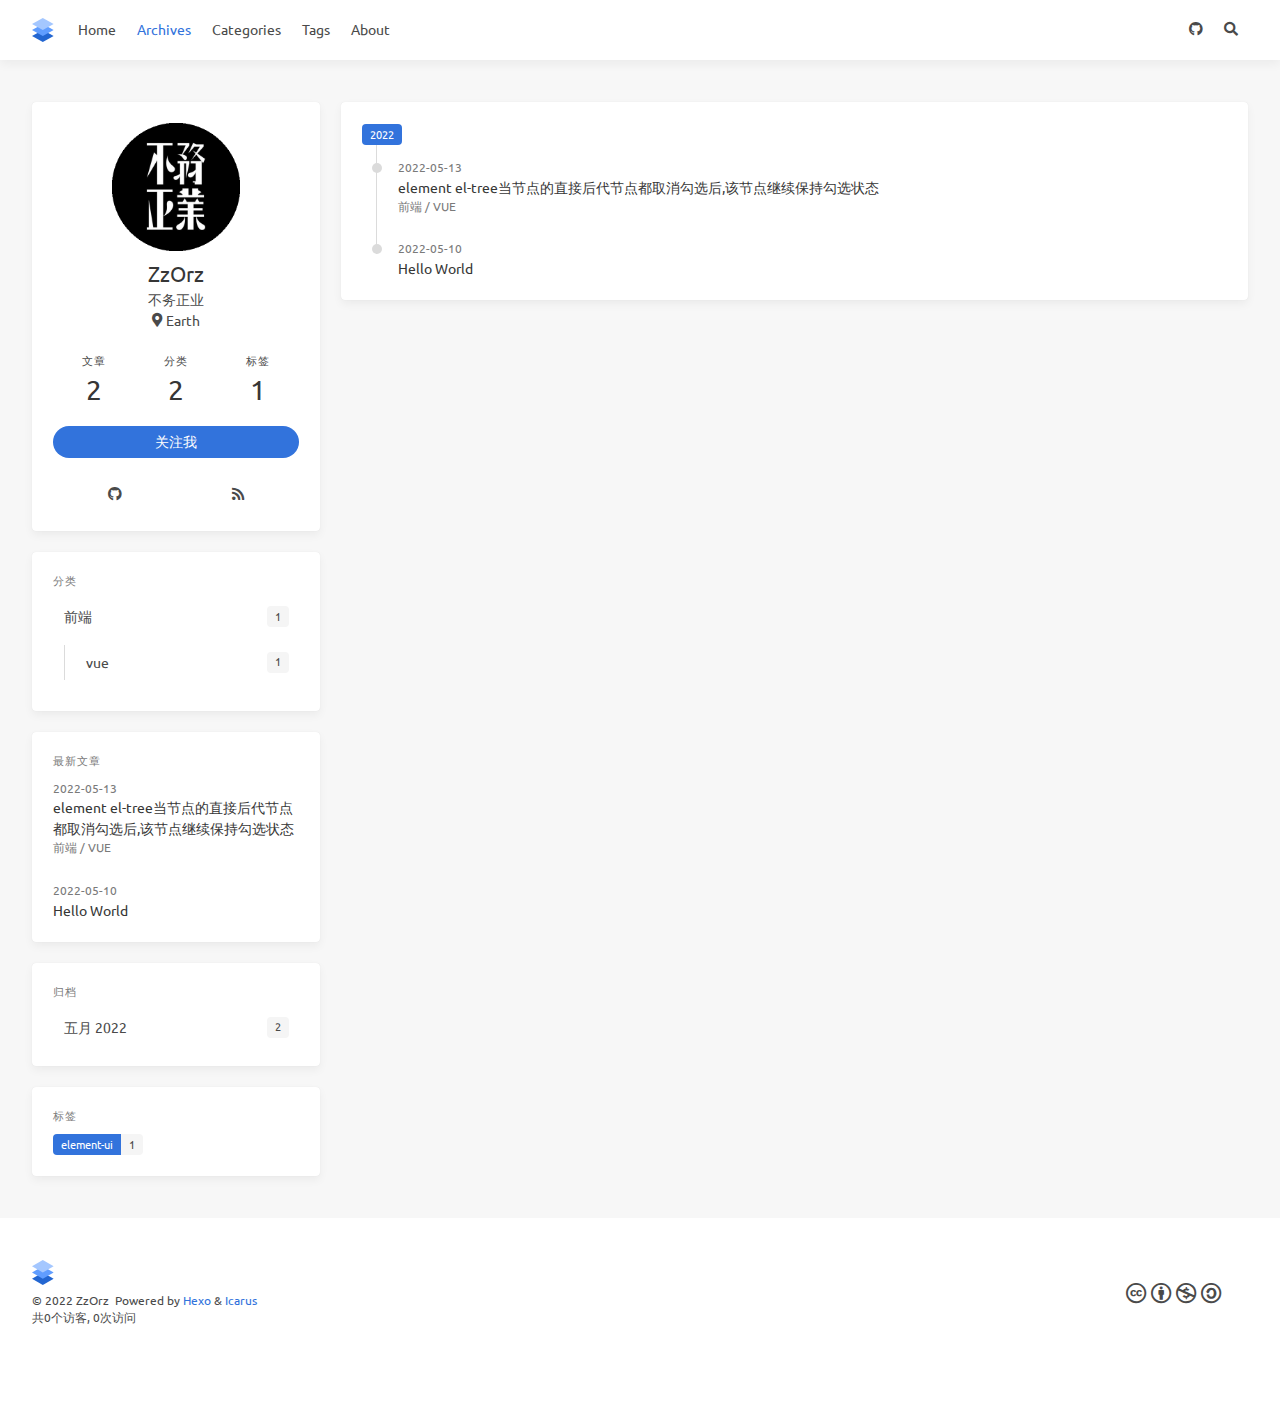
==== commit 2f8e6955: "Site updated: 2022-05-13 22:15:25" ====
--- a/archives/index.html
+++ b/archives/index.html
@@ -1,5 +1,5 @@
 <!doctype html>
-<html lang="zh"><head><meta charset="utf-8"><meta name="viewport" content="width=device-width, initial-scale=1, maximum-scale=1"><meta name="robots" content="noindex"><meta><title>归档 - ZzOrz&#039;s Blog</title><link rel="manifest" href="/manifest.json"><meta name="application-name" content="ZzOrz&#039;s Blog"><meta name="msapplication-TileImage" content="/img/favicon.svg"><meta name="apple-mobile-web-app-capable" content="yes"><meta name="apple-mobile-web-app-title" content="ZzOrz&#039;s Blog"><meta name="apple-mobile-web-app-status-bar-style" content="default"><meta property="og:type" content="blog"><meta property="og:title" content="ZzOrz&#039;s Blog"><meta property="og:url" content="https://0xzzorz.github.io/"><meta property="og:site_name" content="ZzOrz&#039;s Blog"><meta property="og:locale" content="zh_CN"><meta property="og:image" content="https://0xzzorz.github.io/img/og_image.png"><meta property="article:author" content="ZzOrz"><meta property="twitter:card" content="summary"><meta property="twitter:image" content="/img/og_image.png"><script type="application/ld+json">{"@context":"https://schema.org","@type":"BlogPosting","mainEntityOfPage":{"@type":"WebPage","@id":"https://0xZzOrz.github.io"},"headline":"ZzOrz's Blog","image":["https://0xzzorz.github.io/img/og_image.png"],"author":{"@type":"Person","name":"ZzOrz"},"publisher":{"@type":"Organization","name":"ZzOrz's Blog","logo":{"@type":"ImageObject","url":"https://0xzzorz.github.io/img/logo.svg"}},"description":""}</script><link rel="icon" href="/img/favicon.svg"><link rel="stylesheet" href="https://cdnjs.loli.net/ajax/libs/font-awesome/5.15.2/css/all.min.css"><link rel="stylesheet" href="https://cdnjs.loli.net/ajax/libs/highlight.js/9.12.0/styles/atom-one-light.min.css"><link rel="stylesheet" href="https://fonts.loli.net/css2?family=Ubuntu:wght@400;600&amp;family=Source+Code+Pro"><link rel="stylesheet" href="/css/default.css"><style>body>.footer,body>.navbar,body>.section{opacity:0}</style><!--!--><!--!--><!--!--><!--!--><link rel="stylesheet" href="https://cdnjs.loli.net/ajax/libs/cookieconsent/3.1.1/cookieconsent.min.css"><link rel="stylesheet" href="https://cdnjs.loli.net/ajax/libs/lightgallery/1.10.0/css/lightgallery.min.css"><link rel="stylesheet" href="https://cdnjs.loli.net/ajax/libs/justifiedGallery/3.8.1/css/justifiedGallery.min.css"><!--!--><!--!--><style>.pace{-webkit-pointer-events:none;pointer-events:none;-webkit-user-select:none;-moz-user-select:none;user-select:none}.pace-inactive{display:none}.pace .pace-progress{background:#3273dc;position:fixed;z-index:2000;top:0;right:100%;width:100%;height:2px}</style><script src="https://cdnjs.loli.net/ajax/libs/pace/1.2.4/pace.min.js"></script><!--!--><!--!--><!-- hexo injector head_end start --><script>
+<html lang="zh"><head><meta charset="utf-8"><meta name="viewport" content="width=device-width, initial-scale=1, maximum-scale=1"><meta name="robots" content="noindex"><meta><title>归档 - ZzOrz&#039;s Blog</title><link rel="manifest" href="/manifest.json"><meta name="application-name" content="ZzOrz&#039;s Blog"><meta name="msapplication-TileImage" content="/img/favicon.svg"><meta name="apple-mobile-web-app-capable" content="yes"><meta name="apple-mobile-web-app-title" content="ZzOrz&#039;s Blog"><meta name="apple-mobile-web-app-status-bar-style" content="default"><meta property="og:type" content="blog"><meta property="og:title" content="ZzOrz&#039;s Blog"><meta property="og:url" content="https://0xzzorz.github.io/"><meta property="og:site_name" content="ZzOrz&#039;s Blog"><meta property="og:locale" content="zh_CN"><meta property="og:image" content="https://0xzzorz.github.io/img/og_image.png"><meta property="article:author" content="ZzOrz"><meta property="twitter:card" content="summary"><meta property="twitter:image" content="/img/og_image.png"><script type="application/ld+json">{"@context":"https://schema.org","@type":"BlogPosting","mainEntityOfPage":{"@type":"WebPage","@id":"https://0xZzOrz.github.io"},"headline":"ZzOrz's Blog","image":["https://0xzzorz.github.io/img/og_image.png"],"author":{"@type":"Person","name":"ZzOrz"},"publisher":{"@type":"Organization","name":"ZzOrz's Blog","logo":{"@type":"ImageObject","url":"https://0xzzorz.github.io/img/logo.svg"}},"description":""}</script><link rel="icon" href="/img/favicon.svg"><link rel="stylesheet" href="https://cdnjs.loli.net/ajax/libs/font-awesome/5.15.2/css/all.min.css"><link rel="stylesheet" href="https://cdnjs.loli.net/ajax/libs/highlight.js/9.12.0/styles/atom-one-light.min.css"><link rel="stylesheet" href="https://fonts.loli.net/css2?family=Ubuntu:wght@400;600&amp;family=Source+Code+Pro"><link rel="stylesheet" href="/css/default.css"><style>body>.footer,body>.navbar,body>.section{opacity:0}</style><!--!--><!--!--><!--!--><script src="//busuanzi.ibruce.info/busuanzi/2.3/busuanzi.pure.mini.js" defer></script><!--!--><link rel="stylesheet" href="https://cdnjs.loli.net/ajax/libs/cookieconsent/3.1.1/cookieconsent.min.css"><link rel="stylesheet" href="https://cdnjs.loli.net/ajax/libs/lightgallery/1.10.0/css/lightgallery.min.css"><link rel="stylesheet" href="https://cdnjs.loli.net/ajax/libs/justifiedGallery/3.8.1/css/justifiedGallery.min.css"><!--!--><!--!--><style>.pace{-webkit-pointer-events:none;pointer-events:none;-webkit-user-select:none;-moz-user-select:none;user-select:none}.pace-inactive{display:none}.pace .pace-progress{background:#3273dc;position:fixed;z-index:2000;top:0;right:100%;width:100%;height:2px}</style><script src="https://cdnjs.loli.net/ajax/libs/pace/1.2.4/pace.min.js"></script><!--!--><!--!--><!-- hexo injector head_end start --><script>
   (function () {
       function switchTab() {
           if (!location.hash) {
@@ -27,14 +27,14 @@
       switchTab();
       window.addEventListener('hashchange', switchTab, false);
   })();
-  </script><!-- hexo injector head_end end --><meta name="generator" content="Hexo 6.1.0"></head><body class="is-3-column"><nav class="navbar navbar-main"><div class="container navbar-container"><div class="navbar-brand justify-content-center"><a class="navbar-item navbar-logo" href="/"><img src="/img/logo.svg" alt="ZzOrz&#039;s Blog" height="28"></a></div><div class="navbar-menu"><div class="navbar-start"><a class="navbar-item" href="/">Home</a><a class="navbar-item is-active" href="/archives">Archives</a><a class="navbar-item" href="/categories">Categories</a><a class="navbar-item" href="/tags">Tags</a><a class="navbar-item" href="/about">About</a></div><div class="navbar-end"><a class="navbar-item" target="_blank" rel="noopener" title="Download on GitHub" href="https://github.com/0xZzOrz"><i class="fab fa-github"></i></a><a class="navbar-item search" title="搜索" href="javascript:;"><i class="fas fa-search"></i></a></div></div></div></nav><section class="section"><div class="container"><div class="columns"><div class="column order-2 column-main is-8-tablet is-8-desktop is-9-widescreen"><div class="card"><div class="card-content"><h3 class="tag is-primary">2022</h3><div class="timeline"><article class="media"><div class="media-content"><p class="date"><time dateTime="2022-05-10T03:17:18.511Z">2022-05-10</time></p><p class="title"><a href="/2022/05/10/hello-world/">Hello World</a></p></div></article></div></div></div></div><div class="column column-left is-4-tablet is-4-desktop is-3-widescreen  order-1"><div class="card widget" data-type="profile"><div class="card-content"><nav class="level"><div class="level-item has-text-centered flex-shrink-1"><div><figure class="image is-128x128 mx-auto mb-2"><img class="avatar" src="/img/avatar.png" alt="ZzOrz"></figure><p class="title is-size-4 is-block" style="line-height:inherit;">ZzOrz</p><p class="is-size-6 is-block">不务正业</p><p class="is-size-6 is-flex justify-content-center"><i class="fas fa-map-marker-alt mr-1"></i><span>Earth</span></p></div></div></nav><nav class="level is-mobile"><div class="level-item has-text-centered is-marginless"><div><p class="heading">文章</p><a href="/archives"><p class="title">1</p></a></div></div><div class="level-item has-text-centered is-marginless"><div><p class="heading">分类</p><a href="/categories"><p class="title">0</p></a></div></div><div class="level-item has-text-centered is-marginless"><div><p class="heading">标签</p><a href="/tags"><p class="title">0</p></a></div></div></nav><div class="level"><a class="level-item button is-primary is-rounded" href="https://github.com/ppoffice" target="_blank" rel="noopener">关注我</a></div><div class="level is-mobile is-multiline"><a class="level-item button is-transparent is-marginless" target="_blank" rel="noopener" title="Github" href="https://github.com/ppoffice"><i class="fab fa-github"></i></a><a class="level-item button is-transparent is-marginless" target="_blank" rel="noopener" title="RSS" href="/"><i class="fas fa-rss"></i></a></div></div></div><!--!--><!--!--><div class="card widget" data-type="recent-posts"><div class="card-content"><h3 class="menu-label">最新文章</h3><article class="media"><div class="media-content"><p class="date"><time dateTime="2022-05-10T03:17:18.511Z">2022-05-10</time></p><p class="title"><a href="/2022/05/10/hello-world/">Hello World</a></p></div></article></div></div><div class="card widget" data-type="archives"><div class="card-content"><div class="menu"><h3 class="menu-label">归档</h3><ul class="menu-list"><li><a class="level is-mobile" href="/archives/2022/05/"><span class="level-start"><span class="level-item">五月 2022</span></span><span class="level-end"><span class="level-item tag">1</span></span></a></li></ul></div></div></div><!--!--></div><!--!--></div></div></section><footer class="footer"><div class="container"><div class="level"><div class="level-start"><a class="footer-logo is-block mb-2" href="/"><img src="/img/logo.svg" alt="ZzOrz&#039;s Blog" height="28"></a><p class="is-size-7"><span>&copy; 2022 ZzOrz</span>  Powered by <a href="https://hexo.io/" target="_blank" rel="noopener">Hexo</a> &amp; <a href="https://github.com/ppoffice/hexo-theme-icarus" target="_blank" rel="noopener">Icarus</a></p></div><div class="level-end"><div class="field has-addons"><p class="control"><a class="button is-transparent is-large" target="_blank" rel="noopener" title="CC BY-NC-SA 4.0" href="https://creativecommons.org/licenses/by-nc-sa/4.0/"><i class="fab fa-creative-commons"></i> <i class="fab fa-creative-commons-by"></i> <i class="fab fa-creative-commons-nc"></i> <i class="fab fa-creative-commons-sa"></i> </a></p></div></div></div></div></footer><script src="https://cdnjs.loli.net/ajax/libs/jquery/3.3.1/jquery.min.js"></script><script src="https://cdnjs.loli.net/ajax/libs/moment.js/2.22.2/moment-with-locales.min.js"></script><script src="https://cdnjs.loli.net/ajax/libs/clipboard.js/2.0.4/clipboard.min.js" defer></script><script>moment.locale("zh-CN");</script><script>var IcarusThemeSettings = {
+  </script><!-- hexo injector head_end end --><meta name="generator" content="Hexo 6.1.0"></head><body class="is-3-column"><nav class="navbar navbar-main"><div class="container navbar-container"><div class="navbar-brand justify-content-center"><a class="navbar-item navbar-logo" href="/"><img src="/img/logo.svg" alt="ZzOrz&#039;s Blog" height="28"></a></div><div class="navbar-menu"><div class="navbar-start"><a class="navbar-item" href="/">Home</a><a class="navbar-item is-active" href="/archives">Archives</a><a class="navbar-item" href="/categories">Categories</a><a class="navbar-item" href="/tags">Tags</a><a class="navbar-item" href="/about">About</a></div><div class="navbar-end"><a class="navbar-item" target="_blank" rel="noopener" title="Download on GitHub" href="https://github.com/0xZzOrz"><i class="fab fa-github"></i></a><a class="navbar-item search" title="搜索" href="javascript:;"><i class="fas fa-search"></i></a></div></div></div></nav><section class="section"><div class="container"><div class="columns"><div class="column order-2 column-main is-8-tablet is-8-desktop is-9-widescreen"><div class="card"><div class="card-content"><h3 class="tag is-primary">2022</h3><div class="timeline"><article class="media"><div class="media-content"><p class="date"><time dateTime="2022-05-13T05:06:09.000Z">2022-05-13</time></p><p class="title"><a href="/2022/05/13/element%20el-tree%E5%BD%93%E8%8A%82%E7%82%B9%E7%9A%84%E7%9B%B4%E6%8E%A5%E5%90%8E%E4%BB%A3%E8%8A%82%E7%82%B9%E9%83%BD%E5%8F%96%E6%B6%88%E5%8B%BE%E9%80%89%E5%90%8E,%E8%AF%A5%E8%8A%82%E7%82%B9%E7%BB%A7%E7%BB%AD%E4%BF%9D%E6%8C%81%E5%8B%BE%E9%80%89%E7%8A%B6%E6%80%81/">element el-tree当节点的直接后代节点都取消勾选后,该节点继续保持勾选状态</a></p><p class="categories"><a href="/categories/%E5%89%8D%E7%AB%AF/">前端</a> / <a href="/categories/%E5%89%8D%E7%AB%AF/vue/">vue</a></p></div></article><article class="media"><div class="media-content"><p class="date"><time dateTime="2022-05-10T03:17:18.511Z">2022-05-10</time></p><p class="title"><a href="/2022/05/10/hello-world/">Hello World</a></p></div></article></div></div></div></div><div class="column column-left is-4-tablet is-4-desktop is-3-widescreen  order-1"><div class="card widget" data-type="profile"><div class="card-content"><nav class="level"><div class="level-item has-text-centered flex-shrink-1"><div><figure class="image is-128x128 mx-auto mb-2"><img class="avatar" src="/img/avatar.png" alt="ZzOrz"></figure><p class="title is-size-4 is-block" style="line-height:inherit;">ZzOrz</p><p class="is-size-6 is-block">不务正业</p><p class="is-size-6 is-flex justify-content-center"><i class="fas fa-map-marker-alt mr-1"></i><span>Earth</span></p></div></div></nav><nav class="level is-mobile"><div class="level-item has-text-centered is-marginless"><div><p class="heading">文章</p><a href="/archives"><p class="title">2</p></a></div></div><div class="level-item has-text-centered is-marginless"><div><p class="heading">分类</p><a href="/categories"><p class="title">2</p></a></div></div><div class="level-item has-text-centered is-marginless"><div><p class="heading">标签</p><a href="/tags"><p class="title">1</p></a></div></div></nav><div class="level"><a class="level-item button is-primary is-rounded" href="https://github.com/0xZzOrz" target="_blank" rel="noopener">关注我</a></div><div class="level is-mobile is-multiline"><a class="level-item button is-transparent is-marginless" target="_blank" rel="noopener" title="Github" href="https://github.com/0xZzOrz"><i class="fab fa-github"></i></a><a class="level-item button is-transparent is-marginless" target="_blank" rel="noopener" title="RSS" href="/"><i class="fas fa-rss"></i></a></div></div></div><!--!--><div class="card widget" data-type="categories"><div class="card-content"><div class="menu"><h3 class="menu-label">分类</h3><ul class="menu-list"><li><a class="level is-mobile" href="/categories/%E5%89%8D%E7%AB%AF/"><span class="level-start"><span class="level-item">前端</span></span><span class="level-end"><span class="level-item tag">1</span></span></a><ul><li><a class="level is-mobile" href="/categories/%E5%89%8D%E7%AB%AF/vue/"><span class="level-start"><span class="level-item">vue</span></span><span class="level-end"><span class="level-item tag">1</span></span></a></li></ul></li></ul></div></div></div><div class="card widget" data-type="recent-posts"><div class="card-content"><h3 class="menu-label">最新文章</h3><article class="media"><div class="media-content"><p class="date"><time dateTime="2022-05-13T05:06:09.000Z">2022-05-13</time></p><p class="title"><a href="/2022/05/13/element%20el-tree%E5%BD%93%E8%8A%82%E7%82%B9%E7%9A%84%E7%9B%B4%E6%8E%A5%E5%90%8E%E4%BB%A3%E8%8A%82%E7%82%B9%E9%83%BD%E5%8F%96%E6%B6%88%E5%8B%BE%E9%80%89%E5%90%8E,%E8%AF%A5%E8%8A%82%E7%82%B9%E7%BB%A7%E7%BB%AD%E4%BF%9D%E6%8C%81%E5%8B%BE%E9%80%89%E7%8A%B6%E6%80%81/">element el-tree当节点的直接后代节点都取消勾选后,该节点继续保持勾选状态</a></p><p class="categories"><a href="/categories/%E5%89%8D%E7%AB%AF/">前端</a> / <a href="/categories/%E5%89%8D%E7%AB%AF/vue/">vue</a></p></div></article><article class="media"><div class="media-content"><p class="date"><time dateTime="2022-05-10T03:17:18.511Z">2022-05-10</time></p><p class="title"><a href="/2022/05/10/hello-world/">Hello World</a></p></div></article></div></div><div class="card widget" data-type="archives"><div class="card-content"><div class="menu"><h3 class="menu-label">归档</h3><ul class="menu-list"><li><a class="level is-mobile" href="/archives/2022/05/"><span class="level-start"><span class="level-item">五月 2022</span></span><span class="level-end"><span class="level-item tag">2</span></span></a></li></ul></div></div></div><div class="card widget" data-type="tags"><div class="card-content"><div class="menu"><h3 class="menu-label">标签</h3><div class="field is-grouped is-grouped-multiline"><div class="control"><a class="tags has-addons" href="/tags/element-ui/"><span class="tag">element-ui</span><span class="tag">1</span></a></div></div></div></div></div></div><!--!--></div></div></section><footer class="footer"><div class="container"><div class="level"><div class="level-start"><a class="footer-logo is-block mb-2" href="/"><img src="/img/logo.svg" alt="ZzOrz&#039;s Blog" height="28"></a><p class="is-size-7"><span>&copy; 2022 ZzOrz</span>  Powered by <a href="https://hexo.io/" target="_blank" rel="noopener">Hexo</a> &amp; <a href="https://github.com/ppoffice/hexo-theme-icarus" target="_blank" rel="noopener">Icarus</a><br><span id="busuanzi_container_site_uv">共<span id="busuanzi_value_site_uv">0</span>个访客, <span id="busuanzi_value_site_pv">0</span>次访问</span></p></div><div class="level-end"><div class="field has-addons"><p class="control"><a class="button is-transparent is-large" target="_blank" rel="noopener" title="CC BY-NC-SA 4.0" href="https://creativecommons.org/licenses/by-nc-sa/4.0/"><i class="fab fa-creative-commons"></i> <i class="fab fa-creative-commons-by"></i> <i class="fab fa-creative-commons-nc"></i> <i class="fab fa-creative-commons-sa"></i> </a></p></div></div></div></div></footer><script src="https://cdnjs.loli.net/ajax/libs/jquery/3.3.1/jquery.min.js"></script><script src="https://cdnjs.loli.net/ajax/libs/moment.js/2.22.2/moment-with-locales.min.js"></script><script src="https://cdnjs.loli.net/ajax/libs/clipboard.js/2.0.4/clipboard.min.js" defer></script><script>moment.locale("zh-CN");</script><script>var IcarusThemeSettings = {
             article: {
                 highlight: {
                     clipboard: true,
                     fold: 'unfolded'
                 }
             }
-        };</script><script src="/js/column.js"></script><script src="/js/animation.js"></script><a id="back-to-top" title="回到顶端" href="javascript:;"><i class="fas fa-chevron-up"></i></a><script src="/js/back_to_top.js" defer></script><!--!--><!--!--><!--!--><script src="https://cdnjs.loli.net/ajax/libs/cookieconsent/3.1.1/cookieconsent.min.js" defer></script><script>window.addEventListener("load", () => {
+        };</script><script src="/js/column.js"></script><script src="/js/animation.js"></script><a id="back-to-top" title="回到顶端" href="javascript:;"><i class="fas fa-chevron-up"></i></a><script src="/js/back_to_top.js" defer></script><!--!--><!--!--><!--!--><!--!--><script src="https://cdnjs.loli.net/ajax/libs/cookieconsent/3.1.1/cookieconsent.min.js" defer></script><script>window.addEventListener("load", () => {
       window.cookieconsent.initialise({
         type: "info",
         theme: "edgeless",
